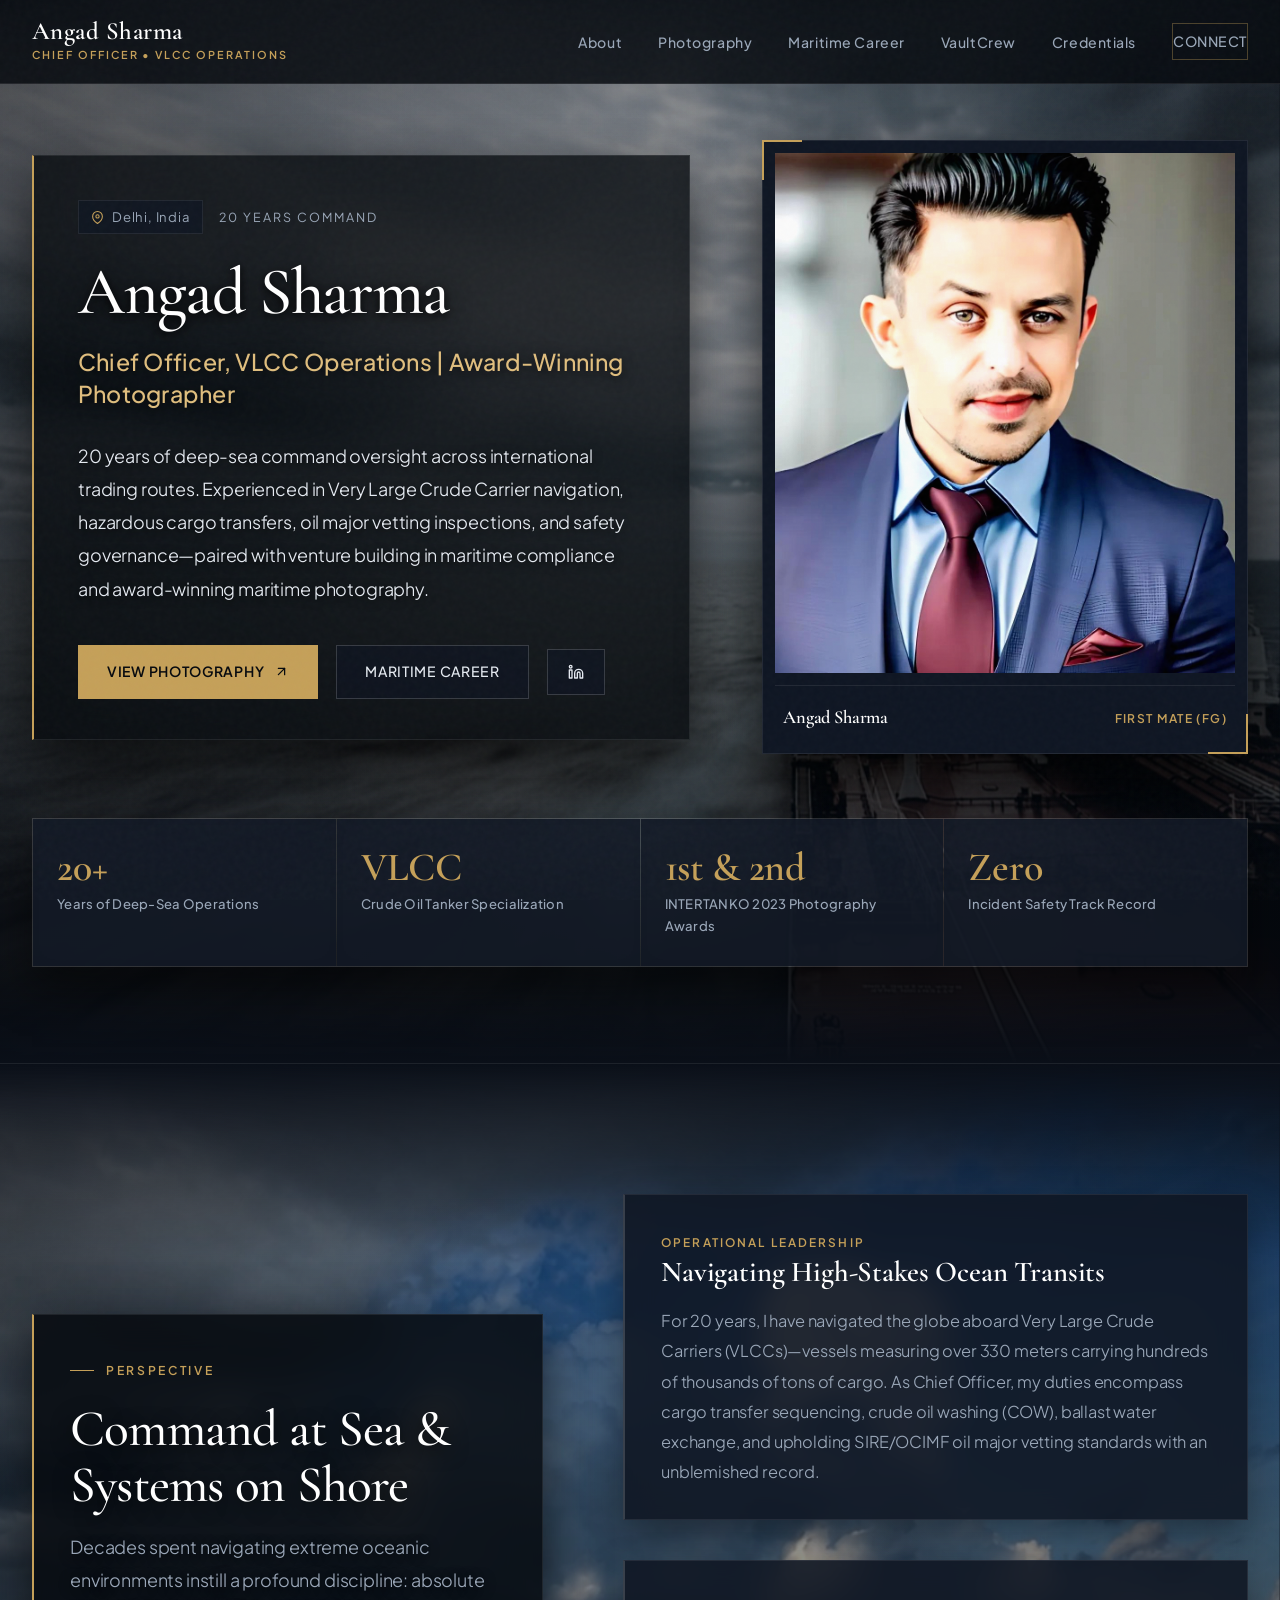
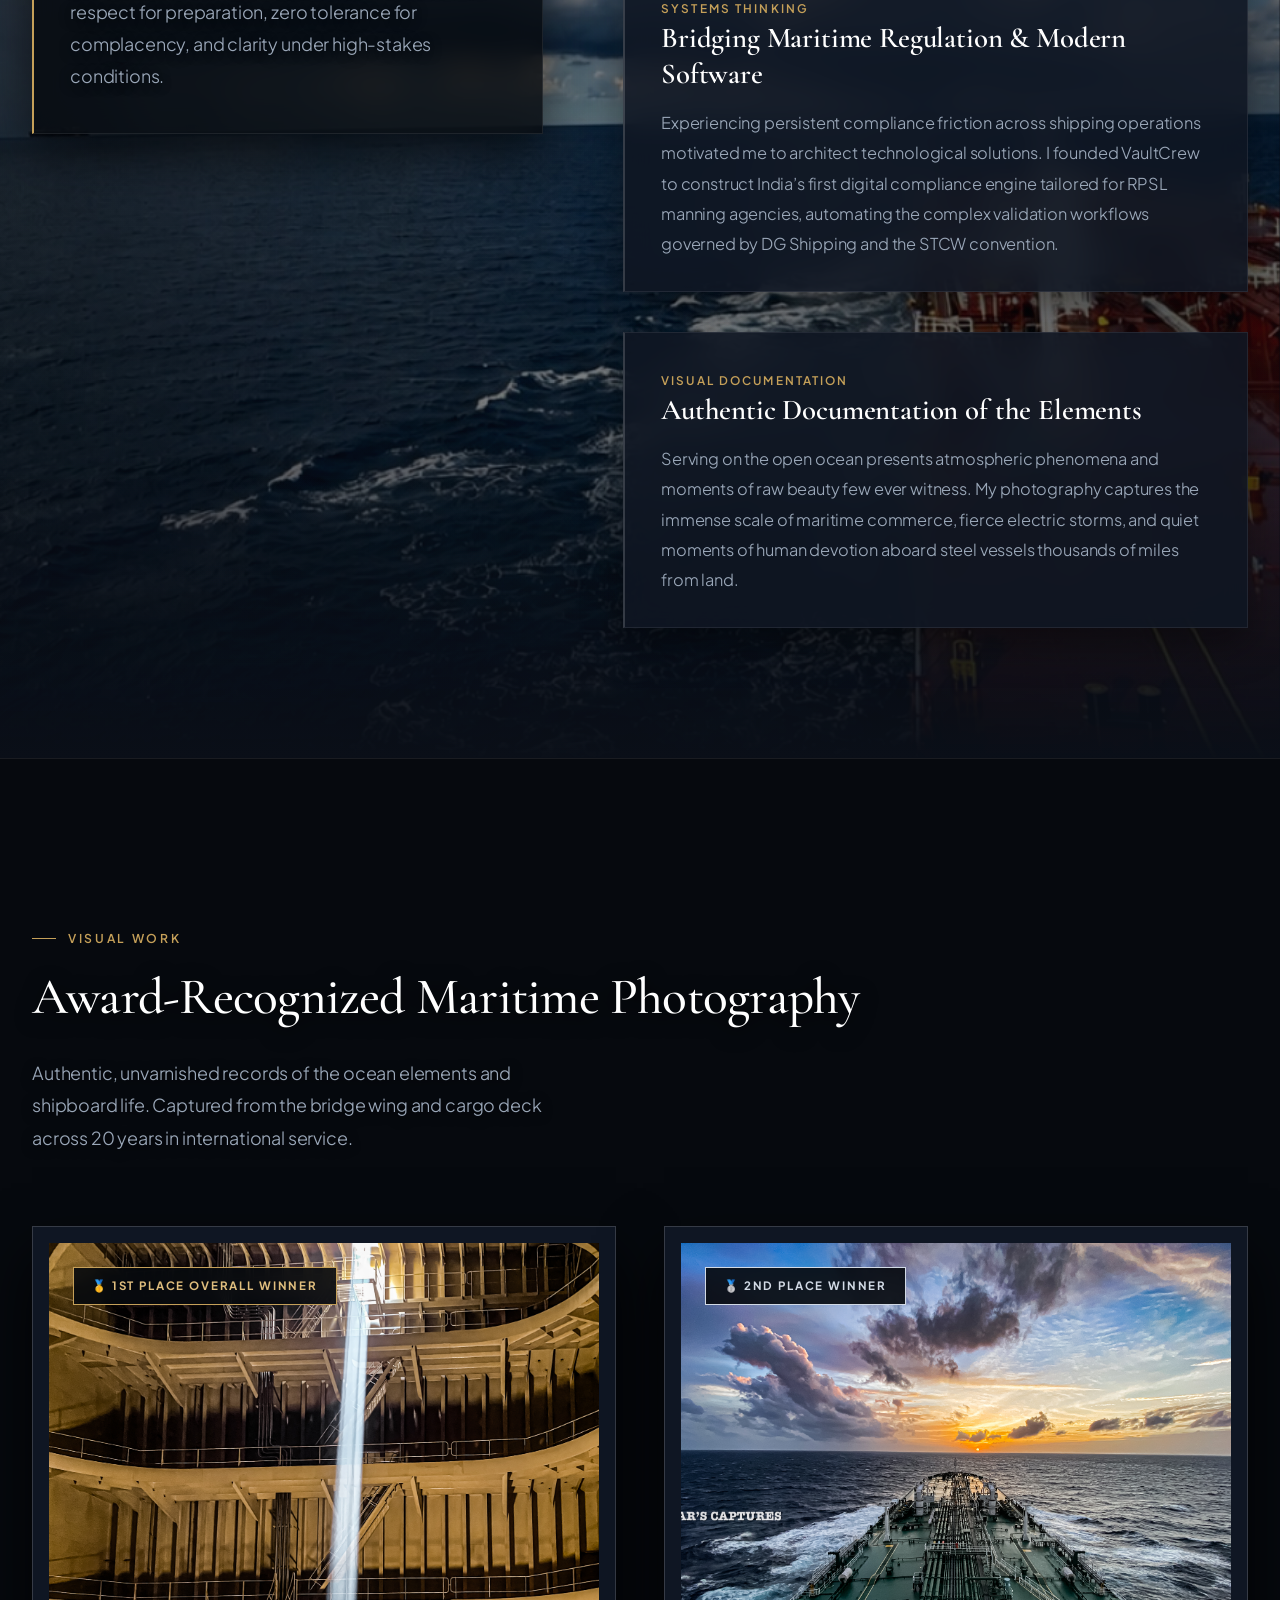
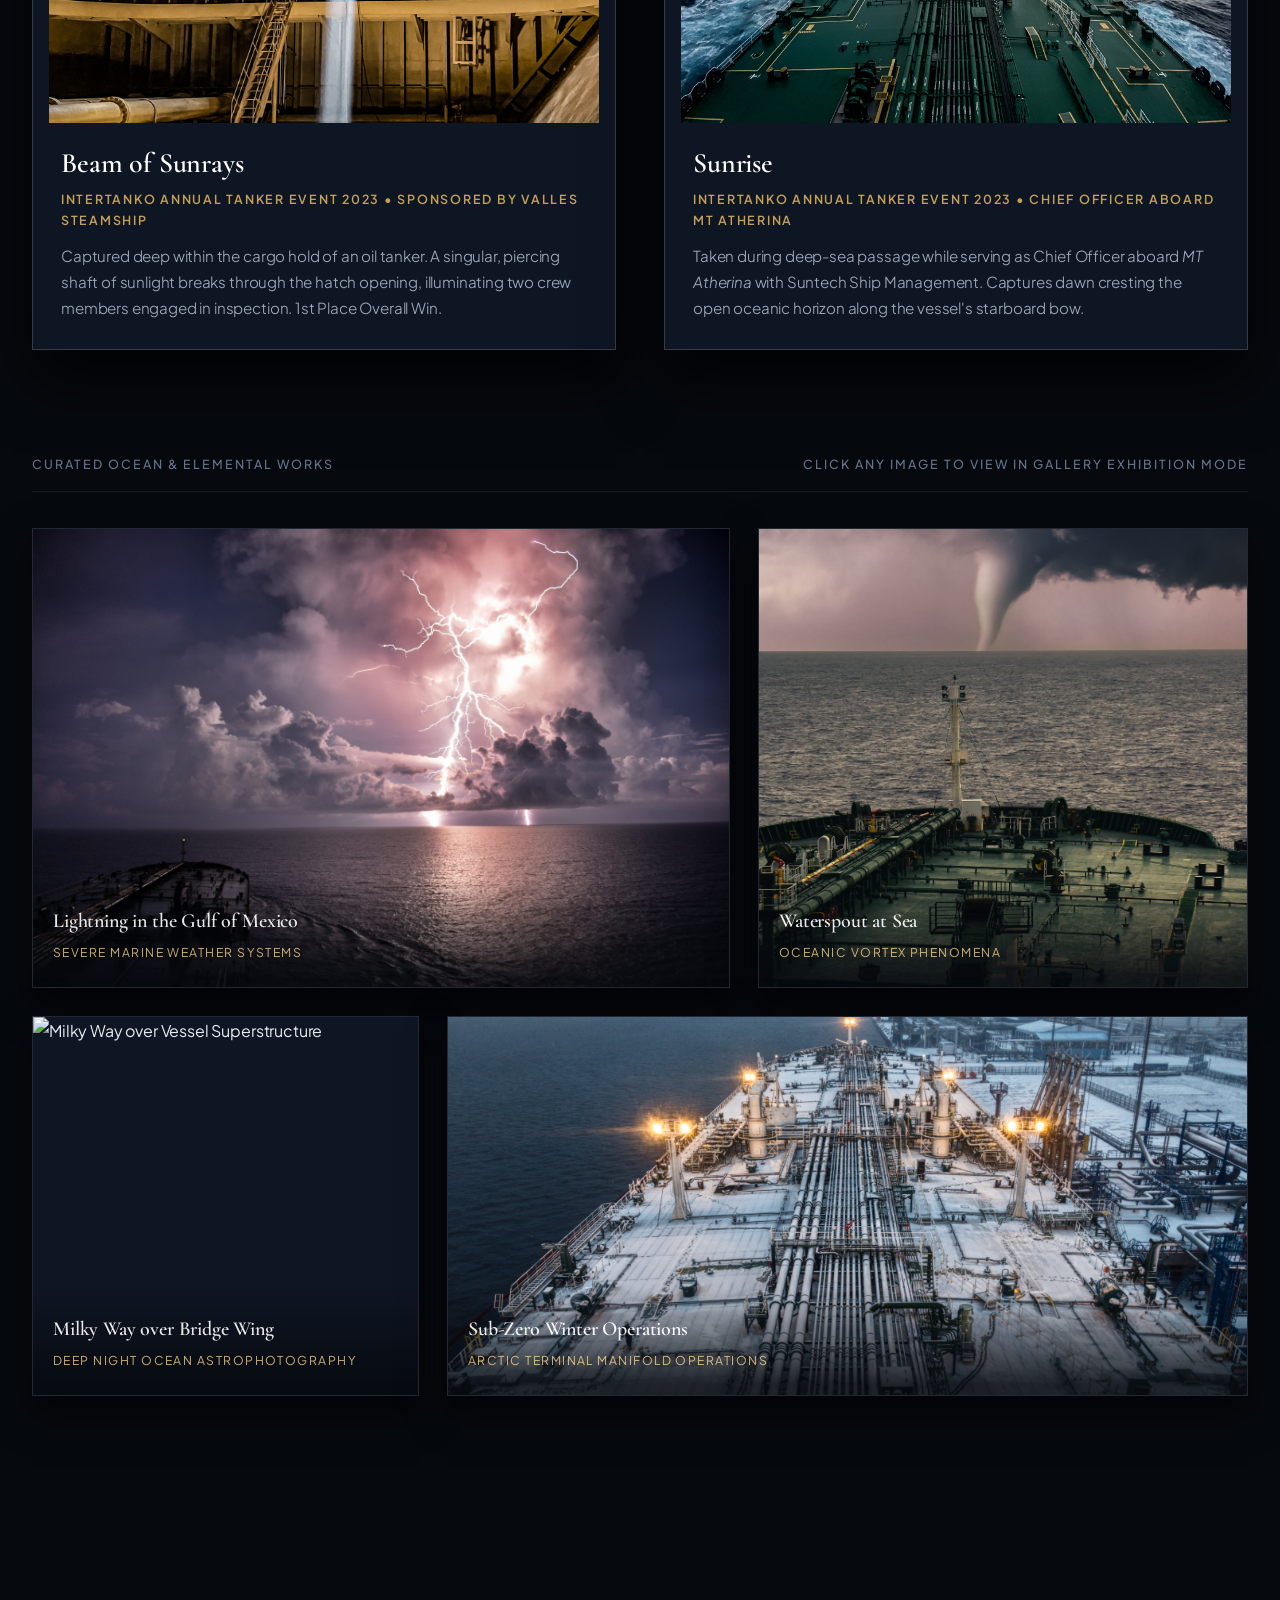
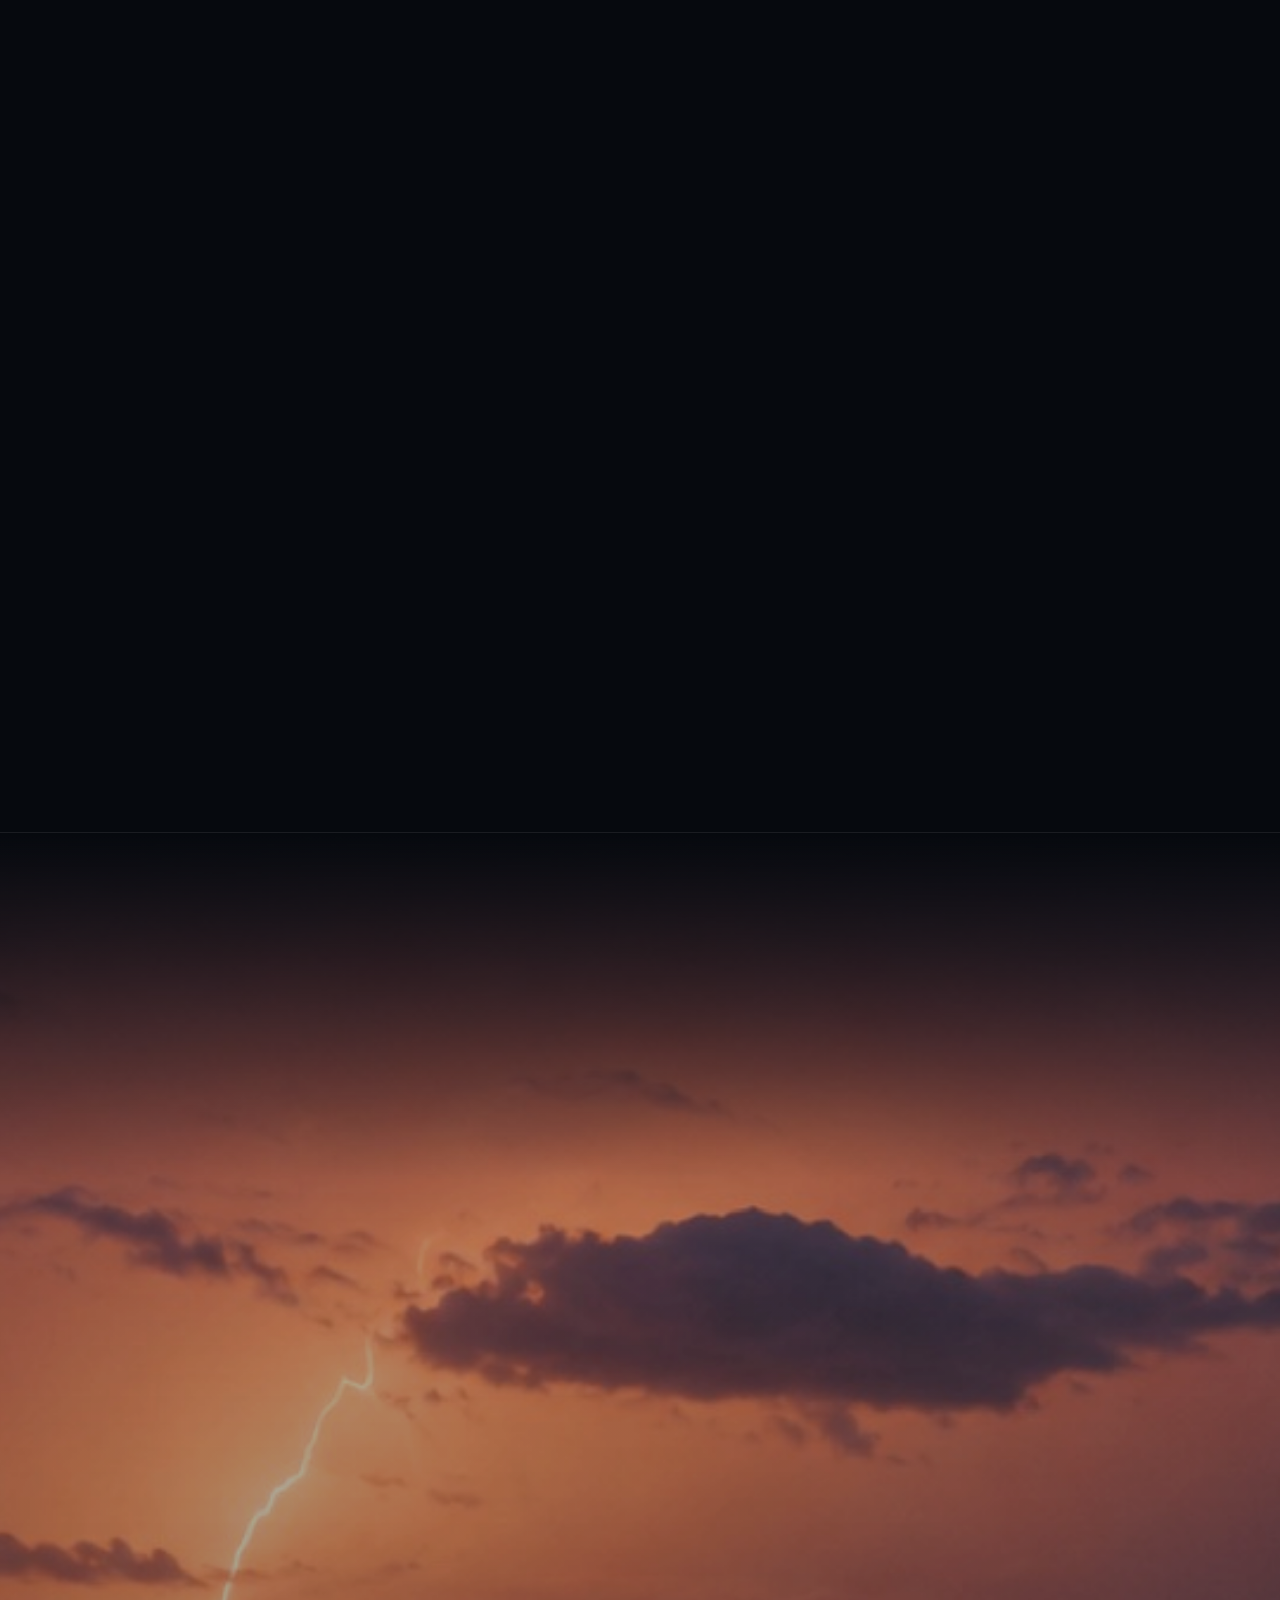
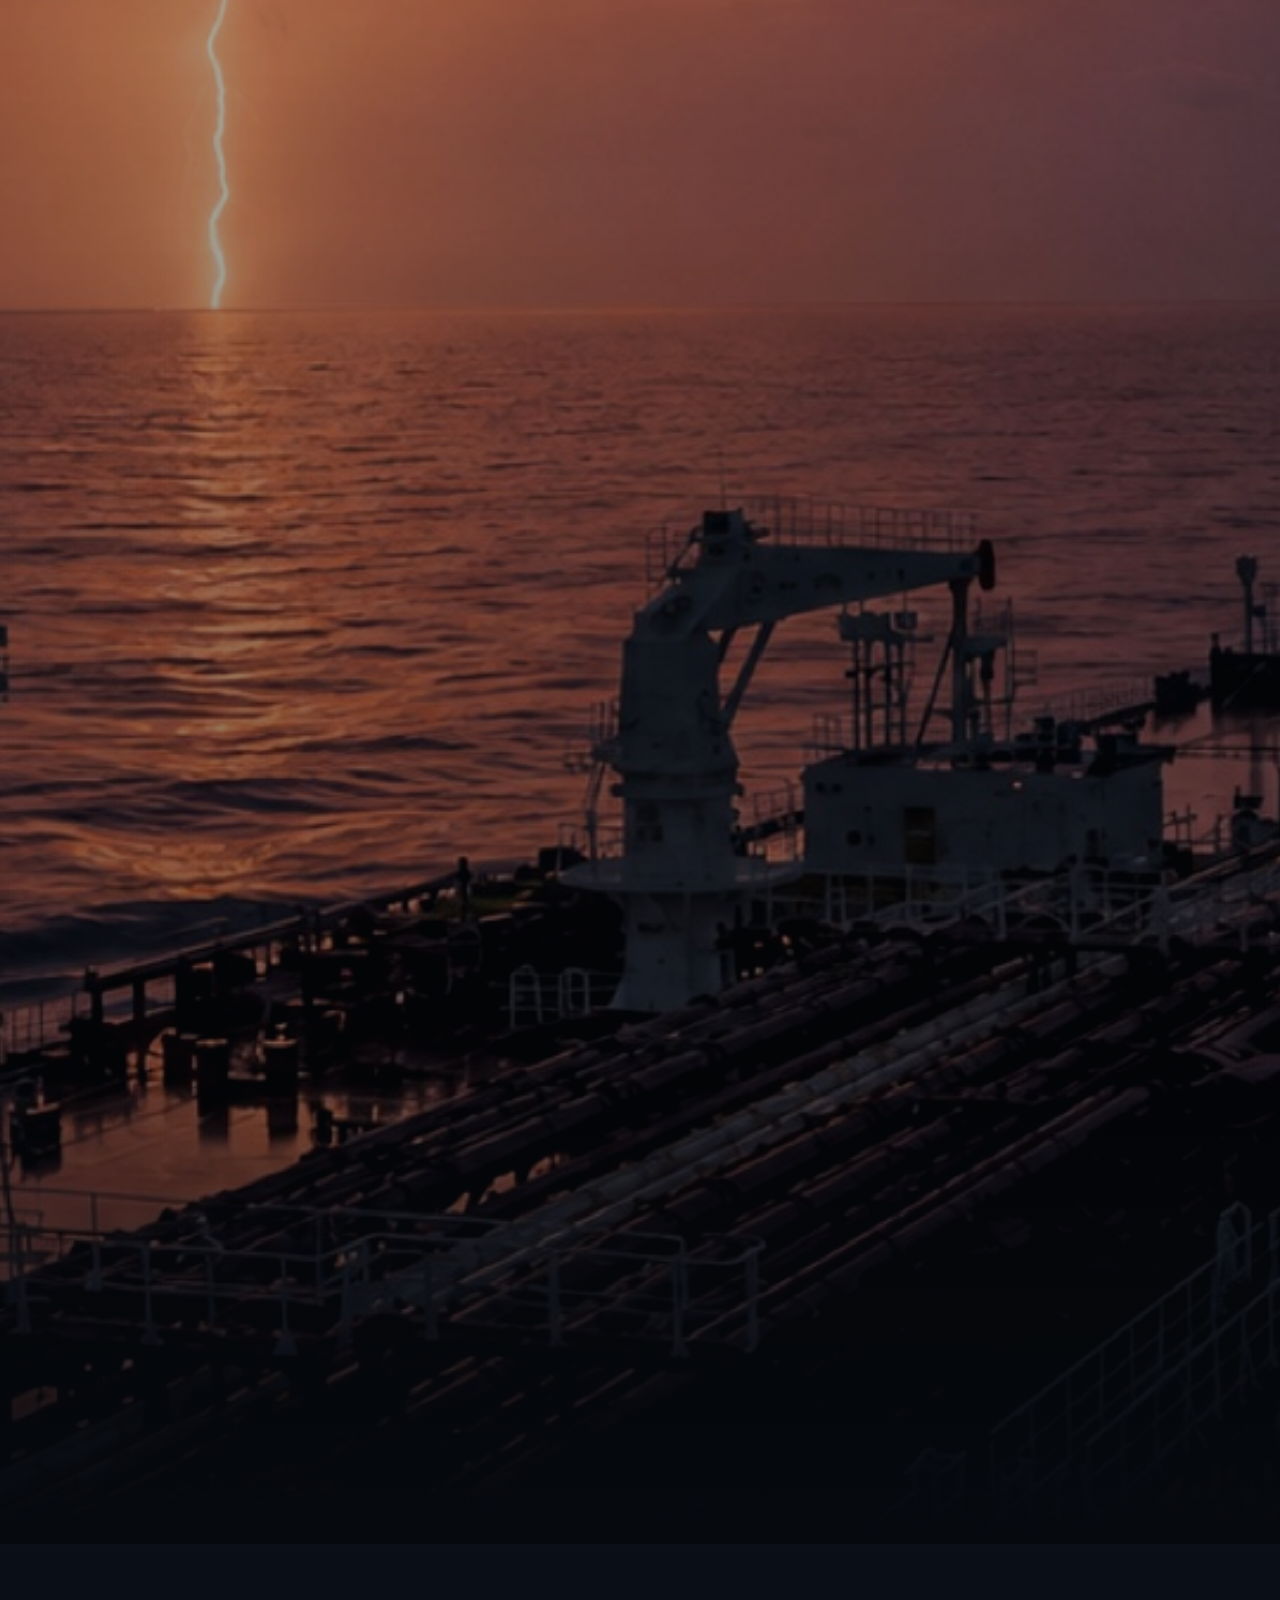
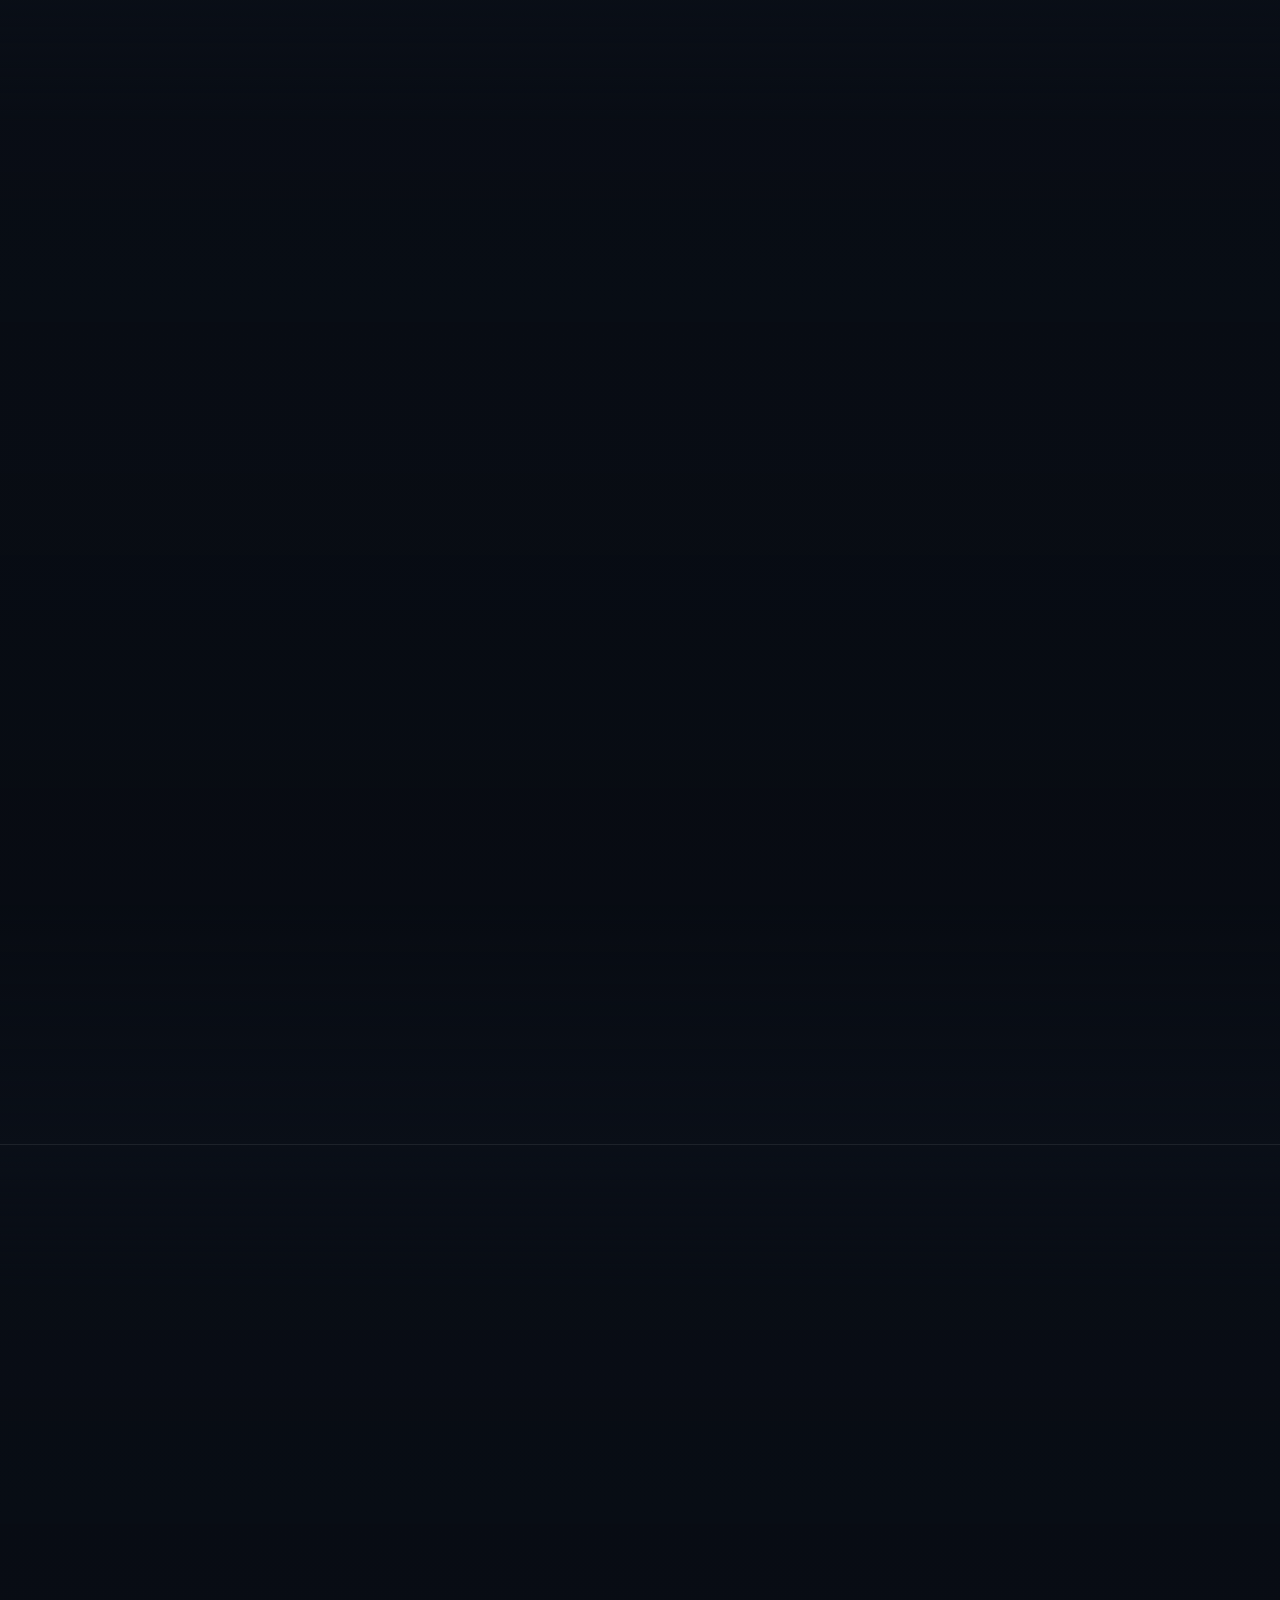
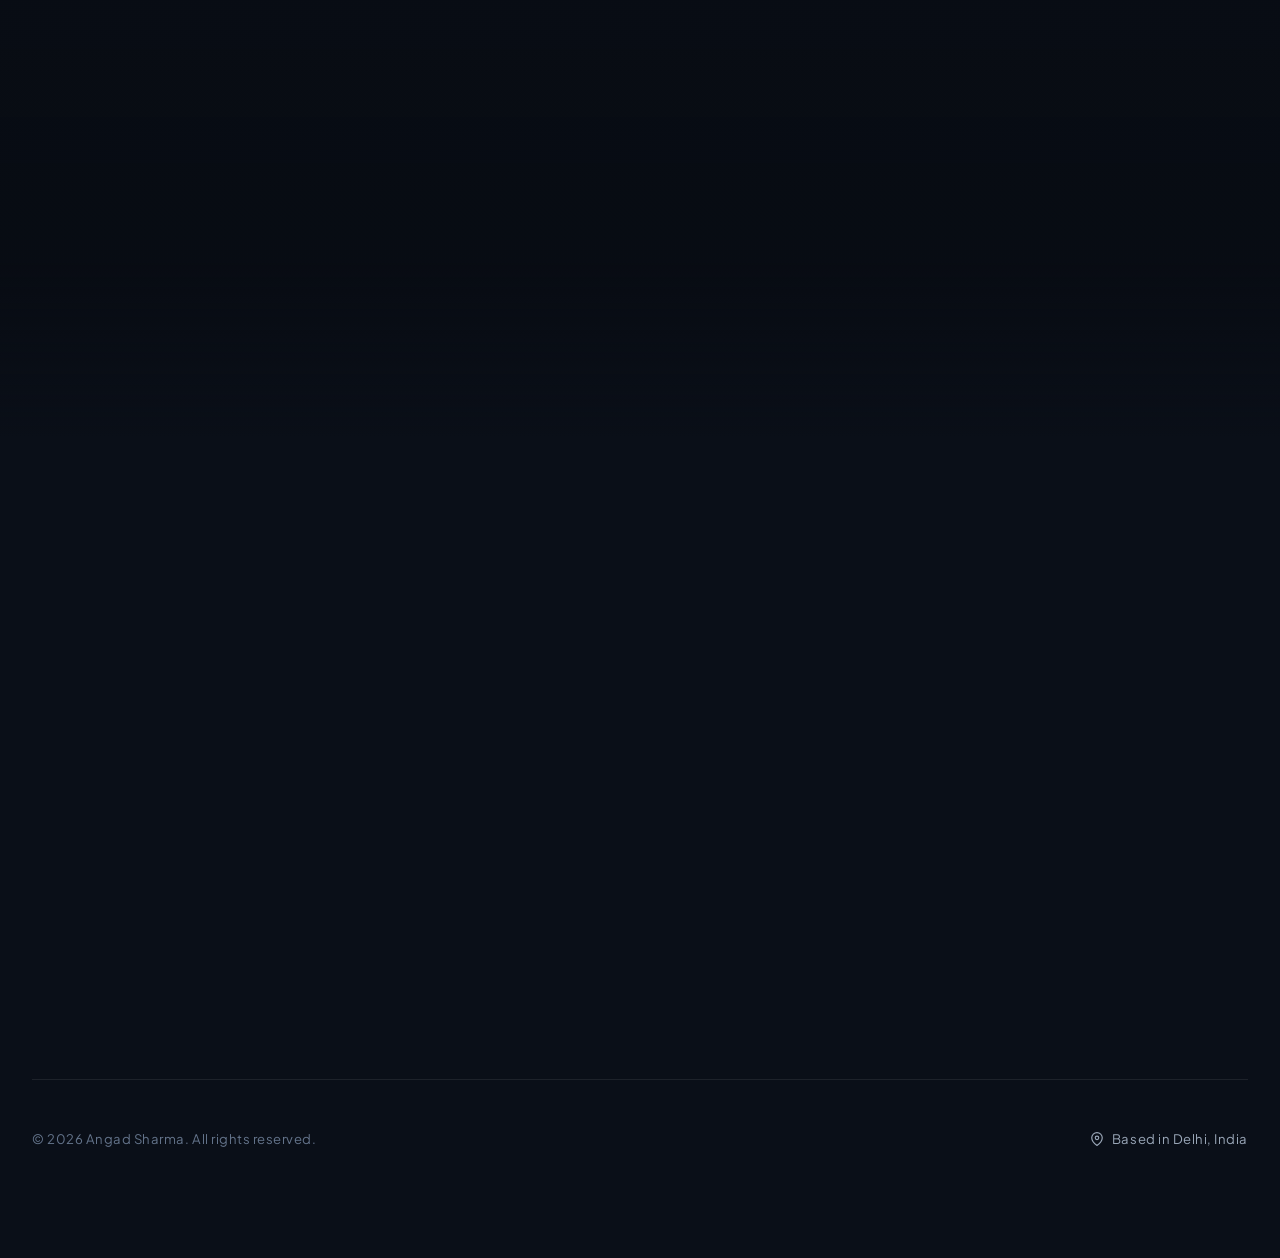
==== index.html @ 24449d84 "Initial commit: Angad Sharma personal portfolio website" ====
<!DOCTYPE html>
<html lang="en">
<head>
  <meta charset="UTF-8">
  <meta name="viewport" content="width=device-width, initial-scale=1.0">
  <title>Angad Sharma — Chief Officer, VLCC Operations & Maritime Photographer</title>
  <meta name="description" content="Portfolio of Angad Sharma — Chief Officer in VLCC Operations, Maritime Leader, Founder of VaultCrew, and Award-Winning Maritime Photographer based in Delhi, India.">
  
  <!-- Curated Editorial Typography: Cormorant Garamond (refined, commanding display serif) + Plus Jakarta Sans (meticulous modern sans) -->
  <link rel="preconnect" href="https://fonts.googleapis.com">
  <link rel="preconnect" href="https://fonts.gstatic.com" crossorigin>
  <link href="https://fonts.googleapis.com/css2?family=Cormorant+Garamond:ital,wght@0,400;0,500;0,600;0,700;1,400;1,600&family=Plus+Jakarta+Sans:wght@300;400;450;500;600;700&display=swap" rel="stylesheet">
  
  <style>
    /* ==========================================================================
       DESIGN SYSTEM: BESPOKE MARITIME PALETTE & TYPOGRAPHY
       Deep Abyss Navy, Charcoal Slate, Weathered Warm Brass / Antique Gold
       ========================================================================== */
    :root {
      /* Ocean Depth Palette - zero purple or generic tech gradients */
      --abyss-deep: #06090e;      /* Deepest ocean black-navy */
      --abyss-surface: #0a0f18;   /* Primary page canvas */
      --abyss-card: rgba(15, 22, 35, 0.88); /* Elevated structural background */
      --abyss-card-solid: #0f1623;
      --abyss-card-subtle: #131c2b;
      
      /* Subtle Architectural Borders */
      --border-line: rgba(255, 255, 255, 0.08);
      --border-strong: rgba(255, 255, 255, 0.16);
      --border-brass: rgba(197, 160, 89, 0.35);
      
      /* Typography Colors */
      --text-pure: #ffffff;
      --text-primary: #e6ebf2;
      --text-secondary: #9aa7b8;
      --text-muted: #64748b;
      
      /* Authentic Maritime Accents: Brass & Warm Amber */
      --brass: #c5a059;
      --brass-light: #e0be7e;
      --brass-muted: #8e7340;
      --brass-glow: rgba(197, 160, 89, 0.15);
      --silver-frost: #d2dae5;
      
      /* Typefaces */
      --font-serif: 'Cormorant Garamond', Georgia, serif;
      --font-sans: 'Plus Jakarta Sans', -apple-system, BlinkMacSystemFont, sans-serif;
      
      /* Easing Transitions */
      --ease-out-expo: cubic-bezier(0.16, 1, 0.3, 1);
    }

    *, *::before, *::after {
      box-sizing: border-box;
      margin: 0;
      padding: 0;
    }

    html {
      scroll-behavior: smooth;
      background-color: var(--abyss-deep);
      color-scheme: dark;
    }

    body {
      background-color: var(--abyss-surface);
      color: var(--text-primary);
      font-family: var(--font-sans);
      font-size: 16px;
      line-height: 1.7;
      letter-spacing: -0.01em;
      overflow-x: hidden;
      -webkit-font-smoothing: antialiased;
      -moz-osx-font-smoothing: grayscale;
    }

    /* Subtle film grain texture overlay for tactile depth */
    .texture-overlay {
      position: fixed;
      top: 0;
      left: 0;
      width: 100vw;
      height: 100vh;
      pointer-events: none;
      z-index: 99;
      opacity: 0.025;
      background-image: url("data:image/svg+xml,%3Csvg viewBox='0 0 200 200' xmlns='http://www.w3.org/2000/svg'%3E%3Cfilter id='noiseFilter'%3E%3CfeTurbulence type='fractalNoise' baseFrequency='0.8' numOctaves='3' stitchTiles='stitch'/%3E%3C/filter%3E%3Crect width='100%25' height='100%25' filter='url(%23noiseFilter)'/%3E%3C/svg%3E");
    }

    /* Layout Containers & Rhythm */
    .container {
      max-width: 1280px;
      margin: 0 auto;
      padding: 0 32px;
      position: relative;
      z-index: 2;
    }

    .container-wide {
      max-width: 1440px;
      margin: 0 auto;
      padding: 0 32px;
      position: relative;
      z-index: 2;
    }

    /* Generous, deliberate section rhythm */
    section {
      padding: 130px 0;
      position: relative;
      overflow: hidden;
    }

    @media (max-width: 900px) {
      section {
        padding: 90px 0;
      }
      .container, .container-wide {
        padding: 0 20px;
      }
    }

    /* ==========================================================================
       SECTION BACKGROUND PHOTOGRAPHY BANNERS & DEPTH LAYERS
       Each section uses a distinct, real photo from Angad's voyages with dark gradients
       ========================================================================== */
    .section-bg-stage {
      position: absolute;
      inset: 0;
      width: 100%;
      height: 100%;
      z-index: 1;
      pointer-events: none;
      overflow: hidden;
    }

    .section-bg-image {
      position: absolute;
      width: 100%;
      height: 118%;
      top: -9%;
      left: 0;
      object-fit: cover;
      object-position: center 30%;
      filter: contrast(1.05) brightness(0.92) saturate(1.04);
      will-change: transform;
      transform: translate3d(0, 0, 0);
      transition: transform 0.1s ease-out;
    }

    /* Section-specific atmospheric gradient overlays — calibrated so photos are clearly recognizable at a glance */
    .overlay-hero {
      position: absolute;
      inset: 0;
      background: 
        linear-gradient(180deg, rgba(6, 9, 14, 0.45) 0%, rgba(6, 9, 14, 0.2) 30%, rgba(6, 9, 14, 0.35) 60%, rgba(6, 9, 14, 0.8) 92%, var(--abyss-surface) 100%),
        linear-gradient(90deg, rgba(6, 9, 14, 0.5) 0%, rgba(6, 9, 14, 0.1) 50%, rgba(6, 9, 14, 0.35) 100%);
    }

    .overlay-about {
      position: absolute;
      inset: 0;
      background: 
        linear-gradient(180deg, var(--abyss-surface) 0%, rgba(6, 9, 14, 0.28) 15%, rgba(6, 9, 14, 0.42) 75%, var(--abyss-surface) 100%),
        radial-gradient(ellipse at 50% 30%, transparent 20%, rgba(6, 9, 14, 0.45) 100%);
    }

    .overlay-career {
      position: absolute;
      inset: 0;
      background: 
        linear-gradient(180deg, var(--abyss-deep) 0%, rgba(6, 9, 14, 0.22) 15%, rgba(6, 9, 14, 0.45) 80%, var(--abyss-deep) 100%);
    }

    .overlay-vaultcrew {
      position: absolute;
      inset: 0;
      background: 
        linear-gradient(180deg, var(--abyss-surface) 0%, rgba(6, 9, 14, 0.28) 15%, rgba(6, 9, 14, 0.5) 80%, var(--abyss-surface) 100%);
    }

    .overlay-credentials {
      position: absolute;
      inset: 0;
      background: 
        linear-gradient(180deg, var(--abyss-surface) 0%, rgba(6, 9, 14, 0.25) 15%, rgba(6, 9, 14, 0.45) 80%, var(--abyss-surface) 100%);
    }

    /* Editorial Section Labels */
    .section-eyebrow {
      font-family: var(--font-sans);
      font-size: 0.76rem;
      font-weight: 600;
      text-transform: uppercase;
      letter-spacing: 0.22em;
      color: var(--brass);
      display: inline-flex;
      align-items: center;
      gap: 12px;
      margin-bottom: 20px;
    }

    .section-eyebrow::before {
      content: "";
      width: 24px;
      height: 1px;
      background-color: var(--brass);
    }

    .heading-display {
      font-family: var(--font-serif);
      font-weight: 500;
      font-size: clamp(2.4rem, 4vw, 3.8rem);
      line-height: 1.1;
      color: var(--text-pure);
      letter-spacing: -0.015em;
      text-shadow: 0 4px 20px rgba(0, 0, 0, 0.95);
    }

    .lead-paragraph {
      font-size: 1.12rem;
      line-height: 1.8;
      color: var(--text-secondary);
      max-width: 660px;
      margin-top: 18px;
      font-weight: 350;
      text-shadow: 0 2px 12px rgba(0, 0, 0, 0.9);
    }

    /* ==========================================================================
       NAVIGATION BAR
       ========================================================================== */
    .site-nav {
      position: fixed;
      top: 0;
      left: 0;
      width: 100%;
      height: 84px;
      z-index: 90;
      background: rgba(6, 9, 14, 0.82);
      backdrop-filter: blur(20px);
      -webkit-backdrop-filter: blur(20px);
      border-bottom: 1px solid var(--border-line);
      transition: background 0.3s ease, border-color 0.3s ease;
    }

    .nav-inner {
      display: flex;
      align-items: center;
      justify-content: space-between;
      height: 100%;
    }

    .brand-mark {
      text-decoration: none;
      display: flex;
      flex-direction: column;
      gap: 2px;
    }

    .brand-name {
      font-family: var(--font-serif);
      font-size: 1.55rem;
      font-weight: 600;
      letter-spacing: 0.02em;
      color: var(--text-pure);
      line-height: 1;
    }

    .brand-sub {
      font-size: 0.68rem;
      font-weight: 600;
      text-transform: uppercase;
      letter-spacing: 0.18em;
      color: var(--brass);
    }

    .nav-menu {
      display: flex;
      align-items: center;
      list-style: none;
      gap: 36px;
    }

    .nav-menu a {
      color: var(--text-secondary);
      text-decoration: none;
      font-size: 0.88rem;
      font-weight: 500;
      letter-spacing: 0.04em;
      transition: color 0.25s ease;
      position: relative;
      padding: 6px 0;
    }

    .nav-menu a::after {
      content: '';
      position: absolute;
      bottom: 0;
      left: 0;
      width: 0%;
      height: 1px;
      background-color: var(--brass);
      transition: width 0.3s var(--ease-out-expo);
    }

    .nav-menu a:hover {
      color: var(--text-pure);
    }

    .nav-menu a:hover::after {
      width: 100%;
    }

    .nav-action-btn {
      display: inline-flex;
      align-items: center;
      gap: 8px;
      padding: 10px 20px;
      font-size: 0.84rem;
      font-weight: 600;
      letter-spacing: 0.06em;
      text-transform: uppercase;
      text-decoration: none;
      color: var(--brass-light);
      background: transparent;
      border: 1px solid var(--border-brass);
      transition: all 0.3s var(--ease-out-expo);
    }

    .nav-action-btn:hover {
      background: var(--brass);
      color: #05080c;
      border-color: var(--brass);
      box-shadow: 0 4px 18px var(--brass-glow);
    }

    .mobile-btn {
      display: none;
      background: transparent;
      border: none;
      color: var(--text-pure);
      cursor: pointer;
      padding: 8px;
    }

    /* ==========================================================================
       HERO SECTION (With subtle full-width oceanic transit photography background)
       ========================================================================== */
    .hero {
      min-height: 100vh;
      display: flex;
      align-items: center;
      padding-top: 140px;
      padding-bottom: 96px;
      border-bottom: 1px solid var(--border-line);
      position: relative;
    }

    .hero-layout {
      display: grid;
      grid-template-columns: 1.15fr 0.85fr;
      gap: 72px;
      align-items: center;
    }

    .hero-text-block {
      background: rgba(6, 9, 14, 0.78);
      backdrop-filter: blur(16px);
      -webkit-backdrop-filter: blur(16px);
      border: 1px solid var(--border-line);
      border-left: 2px solid var(--brass);
      padding: 44px 44px 40px 44px;
      box-shadow: 0 24px 60px rgba(0, 0, 0, 0.75);
    }

    .hero-meta {
      display: inline-flex;
      align-items: center;
      gap: 16px;
      margin-bottom: 24px;
    }

    .location-tag {
      display: inline-flex;
      align-items: center;
      gap: 8px;
      font-size: 0.82rem;
      letter-spacing: 0.06em;
      color: var(--text-secondary);
      padding: 5px 12px;
      background: rgba(15, 22, 35, 0.7);
      backdrop-filter: blur(8px);
      border: 1px solid var(--border-line);
    }

    .location-tag svg {
      color: var(--brass);
    }

    .hero-headline {
      font-family: var(--font-serif);
      font-size: clamp(3.2rem, 5.2vw, 5.4rem);
      font-weight: 500;
      line-height: 1.02;
      color: var(--text-pure);
      letter-spacing: -0.02em;
      margin-bottom: 20px;
      text-shadow: 0 4px 24px rgba(0, 0, 0, 0.95), 0 2px 8px rgba(0, 0, 0, 0.9);
    }

    .hero-role-title {
      font-family: var(--font-sans);
      font-size: clamp(1.15rem, 2vw, 1.45rem);
      font-weight: 500;
      color: var(--brass-light);
      line-height: 1.4;
      margin-bottom: 28px;
      letter-spacing: 0.01em;
      text-shadow: 0 2px 14px rgba(0, 0, 0, 0.9);
    }

    .hero-statement {
      font-size: 1.12rem;
      line-height: 1.85;
      color: var(--text-primary);
      max-width: 620px;
      margin-bottom: 40px;
      font-weight: 350;
      text-shadow: 0 2px 10px rgba(0, 0, 0, 0.85);
    }

    .hero-cta-group {
      display: flex;
      align-items: center;
      flex-wrap: wrap;
      gap: 18px;
    }

    /* Refined Custom Buttons */
    .btn-solid {
      display: inline-flex;
      align-items: center;
      gap: 10px;
      padding: 14px 28px;
      background: var(--brass);
      color: #06090e;
      font-size: 0.88rem;
      font-weight: 600;
      letter-spacing: 0.05em;
      text-transform: uppercase;
      text-decoration: none;
      transition: all 0.3s var(--ease-out-expo);
      border: 1px solid var(--brass);
    }

    .btn-solid:hover {
      background: var(--brass-light);
      border-color: var(--brass-light);
      transform: translateY(-2px);
      box-shadow: 0 10px 24px rgba(197, 160, 89, 0.25);
    }

    .btn-ghost {
      display: inline-flex;
      align-items: center;
      gap: 10px;
      padding: 14px 28px;
      background: rgba(15, 22, 35, 0.6);
      backdrop-filter: blur(10px);
      color: var(--text-primary);
      font-size: 0.88rem;
      font-weight: 500;
      letter-spacing: 0.05em;
      text-transform: uppercase;
      text-decoration: none;
      border: 1px solid var(--border-strong);
      transition: all 0.3s var(--ease-out-expo);
    }

    .btn-ghost:hover {
      border-color: var(--text-pure);
      color: var(--text-pure);
      background: rgba(255, 255, 255, 0.08);
      transform: translateY(-2px);
    }

    /* Hero Portrait: Architectural Framing (Preserved untouched in its own frame) */
    .hero-portrait-stage {
      position: relative;
    }

    .portrait-frame {
      position: relative;
      background: var(--abyss-card-solid);
      border: 1px solid var(--border-line);
      padding: 12px;
      box-shadow: 0 30px 60px rgba(0, 0, 0, 0.8);
    }

    .portrait-frame::before {
      content: "";
      position: absolute;
      top: -1px;
      left: -1px;
      width: 40px;
      height: 40px;
      border-top: 2px solid var(--brass);
      border-left: 2px solid var(--brass);
      pointer-events: none;
    }

    .portrait-frame::after {
      content: "";
      position: absolute;
      bottom: -1px;
      right: -1px;
      width: 40px;
      height: 40px;
      border-bottom: 2px solid var(--brass);
      border-right: 2px solid var(--brass);
      pointer-events: none;
    }

    .portrait-img {
      width: 100%;
      height: 520px;
      object-fit: cover;
      object-position: center 15%;
      display: block;
      filter: contrast(1.03) brightness(0.98);
      transition: transform 0.8s var(--ease-out-expo);
    }

    .portrait-frame:hover .portrait-img {
      transform: scale(1.02);
    }

    .portrait-meta {
      padding: 16px 8px 8px 8px;
      display: flex;
      justify-content: space-between;
      align-items: baseline;
      border-top: 1px solid var(--border-line);
      margin-top: 12px;
    }

    .portrait-meta-name {
      font-family: var(--font-serif);
      font-size: 1.15rem;
      font-weight: 600;
      color: var(--text-pure);
    }

    .portrait-meta-sub {
      font-size: 0.75rem;
      text-transform: uppercase;
      letter-spacing: 0.12em;
      color: var(--brass);
      font-weight: 600;
    }

    /* Key Career Anchors - Floating Metrics Row */
    .anchors-row {
      display: grid;
      grid-template-columns: repeat(4, 1fr);
      gap: 1px;
      background: var(--border-line);
      border: 1px solid var(--border-line);
      margin-top: 64px;
      box-shadow: 0 20px 40px rgba(0, 0, 0, 0.5);
    }

    .anchor-cell {
      background: var(--abyss-card);
      backdrop-filter: blur(12px);
      padding: 28px 24px;
      display: flex;
      flex-direction: column;
      gap: 6px;
      transition: background 0.3s ease;
    }

    .anchor-cell:hover {
      background: var(--abyss-card-subtle);
    }

    .anchor-num {
      font-family: var(--font-serif);
      font-size: 2.5rem;
      line-height: 1;
      font-weight: 600;
      color: var(--brass);
    }

    .anchor-label {
      font-size: 0.82rem;
      font-weight: 500;
      color: var(--text-secondary);
      letter-spacing: 0.02em;
    }

    /* ==========================================================================
       SECTION: ABOUT (With Subtle Open Sea Transit Photography Background)
       ========================================================================== */
    .about-layout {
      display: grid;
      grid-template-columns: 0.9fr 1.1fr;
      gap: 80px;
      align-items: flex-start;
    }

    .about-sticky-intro {
      position: sticky;
      top: 120px;
      background: rgba(6, 9, 14, 0.82);
      backdrop-filter: blur(16px);
      -webkit-backdrop-filter: blur(16px);
      border: 1px solid var(--border-line);
      border-left: 2px solid var(--brass);
      padding: 36px 36px 40px 36px;
      box-shadow: 0 20px 48px rgba(0, 0, 0, 0.6);
    }

    .about-narrative {
      display: flex;
      flex-direction: column;
      gap: 40px;
    }

    .narrative-block {
      background: var(--abyss-card);
      backdrop-filter: blur(14px);
      border-left: 2px solid var(--border-strong);
      border-top: 1px solid var(--border-line);
      border-right: 1px solid var(--border-line);
      border-bottom: 1px solid var(--border-line);
      padding: 32px 36px;
      transition: border-left-color 0.3s ease, transform 0.3s var(--ease-out-expo);
      box-shadow: 0 16px 36px rgba(0, 0, 0, 0.4);
    }

    .narrative-block:hover {
      border-left-color: var(--brass);
      transform: translateX(4px);
    }

    .narrative-kicker {
      font-family: var(--font-sans);
      font-size: 0.74rem;
      text-transform: uppercase;
      letter-spacing: 0.18em;
      color: var(--brass);
      font-weight: 600;
      margin-bottom: 12px;
    }

    .narrative-heading {
      font-family: var(--font-serif);
      font-size: 1.8rem;
      font-weight: 600;
      color: var(--text-pure);
      line-height: 1.25;
      margin-bottom: 16px;
    }

    .narrative-body {
      color: var(--text-secondary);
      font-size: 1.02rem;
      line-height: 1.85;
      font-weight: 350;
    }

    /* ==========================================================================
       SECTION: PHOTOGRAPHY (PRIMARY VISUAL WEIGHT — GALLERY FEEL)
       "Beam of Sunrays" and "Sunrise" stay exclusive here with their award badges
       ========================================================================== */
    .gallery-section {
      background-color: var(--abyss-deep);
      border-top: 1px solid var(--border-line);
      border-bottom: 1px solid var(--border-line);
      padding: 160px 0 180px 0;
    }

    .gallery-header-row {
      display: flex;
      justify-content: space-between;
      align-items: flex-end;
      margin-bottom: 72px;
      flex-wrap: wrap;
      gap: 32px;
    }

    /* Curated Exhibition Spotlight (1st & 2nd Place Pieces) */
    .exhibition-duo {
      display: grid;
      grid-template-columns: 1fr 1fr;
      gap: 48px;
      margin-bottom: 104px;
    }

    .exhibition-frame {
      background: var(--abyss-card-solid);
      border: 1px solid var(--border-strong);
      padding: 16px;
      position: relative;
      cursor: pointer;
      box-shadow: 0 30px 60px rgba(0, 0, 0, 0.8);
      transition: all 0.4s var(--ease-out-expo);
    }

    .exhibition-frame:hover {
      border-color: var(--brass);
      transform: translateY(-6px);
      box-shadow: 0 40px 80px rgba(0, 0, 0, 0.9), 0 0 30px rgba(197, 160, 89, 0.1);
    }

    .exhibition-img-box {
      width: 100%;
      height: 480px;
      overflow: hidden;
      position: relative;
      background: #000000;
    }

    .exhibition-img-box img {
      width: 100%;
      height: 100%;
      object-fit: cover;
      display: block;
      transition: transform 0.9s var(--ease-out-expo);
    }

    .exhibition-frame:hover .exhibition-img-box img {
      transform: scale(1.04);
    }

    .plaque-badge {
      position: absolute;
      top: 24px;
      left: 24px;
      z-index: 5;
      padding: 8px 18px;
      background: rgba(6, 9, 14, 0.9);
      border: 1px solid var(--border-line);
      font-size: 0.72rem;
      font-weight: 700;
      letter-spacing: 0.16em;
      text-transform: uppercase;
      backdrop-filter: blur(8px);
    }

    .plaque-gold {
      border-color: var(--brass);
      color: var(--brass-light);
    }

    .plaque-silver {
      border-color: var(--silver-frost);
      color: var(--silver-frost);
    }

    .exhibition-caption {
      padding: 24px 12px 12px 12px;
      display: flex;
      flex-direction: column;
      gap: 8px;
    }

    .exhibition-title {
      font-family: var(--font-serif);
      font-size: 1.75rem;
      font-weight: 600;
      color: var(--text-pure);
      line-height: 1.2;
    }

    .exhibition-competition {
      font-size: 0.78rem;
      font-weight: 600;
      text-transform: uppercase;
      letter-spacing: 0.14em;
      color: var(--brass);
    }

    .exhibition-notes {
      font-size: 0.95rem;
      line-height: 1.7;
      color: var(--text-secondary);
      font-weight: 350;
      margin-top: 4px;
    }

    /* Asymmetric Curated Gallery Grid */
    .curated-gallery-label {
      font-family: var(--font-serif);
      font-size: 2rem;
      font-weight: 500;
      color: var(--text-pure);
      margin-bottom: 36px;
      padding-bottom: 16px;
      border-bottom: 1px solid var(--border-line);
      display: flex;
      justify-content: space-between;
      align-items: baseline;
    }

    .curated-gallery-label span {
      font-family: var(--font-sans);
      font-size: 0.78rem;
      text-transform: uppercase;
      letter-spacing: 0.16em;
      color: var(--text-muted);
    }

    .gallery-masonry {
      display: grid;
      grid-template-columns: repeat(12, 1fr);
      gap: 28px;
    }

    .gallery-item {
      position: relative;
      background: var(--abyss-card-solid);
      border: 1px solid var(--border-line);
      overflow: hidden;
      cursor: pointer;
      box-shadow: 0 16px 36px rgba(0, 0, 0, 0.6);
      transition: all 0.4s var(--ease-out-expo);
    }

    .gallery-item:hover {
      border-color: var(--brass-muted);
      transform: translateY(-4px);
      box-shadow: 0 24px 48px rgba(0, 0, 0, 0.8);
    }

    .col-span-7 {
      grid-column: span 7;
      height: 460px;
    }

    .col-span-5 {
      grid-column: span 5;
      height: 460px;
    }

    .col-span-4 {
      grid-column: span 4;
      height: 380px;
    }

    .col-span-8 {
      grid-column: span 8;
      height: 380px;
    }

    .col-span-6 {
      grid-column: span 6;
      height: 420px;
    }

    .gallery-item img {
      width: 100%;
      height: 100%;
      object-fit: cover;
      display: block;
      transition: transform 0.8s var(--ease-out-expo), filter 0.5s ease;
    }

    .gallery-item:hover img {
      transform: scale(1.05);
      filter: brightness(1.05);
    }

    .gallery-item-plate {
      position: absolute;
      bottom: 0;
      left: 0;
      width: 100%;
      padding: 24px 20px;
      background: linear-gradient(180deg, transparent 0%, rgba(6, 9, 14, 0.94) 90%);
      display: flex;
      flex-direction: column;
      gap: 4px;
      opacity: 0.9;
      transition: opacity 0.3s ease;
    }

    .gallery-item-title {
      font-family: var(--font-serif);
      font-size: 1.25rem;
      font-weight: 600;
      color: var(--text-pure);
    }

    .gallery-item-subtitle {
      font-size: 0.76rem;
      text-transform: uppercase;
      letter-spacing: 0.12em;
      color: var(--brass-light);
    }

    /* ==========================================================================
       SECTION: MARITIME CAREER (With Tanker Bow Background Photography)
       ========================================================================== */
    .career-header-panel {
      background: rgba(6, 9, 14, 0.82);
      backdrop-filter: blur(16px);
      -webkit-backdrop-filter: blur(16px);
      border: 1px solid var(--border-line);
      border-left: 2px solid var(--brass);
      padding: 36px 40px;
      max-width: 820px;
      box-shadow: 0 20px 48px rgba(0, 0, 0, 0.6);
    }

    /* ==========================================================================
       VISUAL SEA TIME CAREER TIMELINE
       Navy & Gold continuous navigational trajectory spanning 20 years
       ========================================================================== */
    .career-timeline-wrap {
      margin-top: 48px;
      margin-bottom: 48px;
      background: rgba(6, 9, 14, 0.84);
      backdrop-filter: blur(16px);
      -webkit-backdrop-filter: blur(16px);
      border: 1px solid var(--border-line);
      border-top: 2px solid var(--brass);
      padding: 36px 36px 32px 36px;
      box-shadow: 0 20px 48px rgba(0, 0, 0, 0.6);
    }

    .timeline-top-bar {
      display: flex;
      justify-content: space-between;
      align-items: center;
      margin-bottom: 32px;
      padding-bottom: 18px;
      border-bottom: 1px solid var(--border-line);
      flex-wrap: wrap;
      gap: 16px;
    }

    .timeline-heading {
      font-family: var(--font-serif);
      font-size: 1.35rem;
      font-weight: 600;
      color: var(--text-pure);
      display: flex;
      align-items: center;
      gap: 10px;
    }

    .timeline-heading svg {
      color: var(--brass);
      flex-shrink: 0;
    }

    .timeline-total-span {
      display: inline-flex;
      align-items: center;
      gap: 8px;
      padding: 6px 14px;
      background: rgba(197, 160, 89, 0.08);
      border: 1px solid var(--border-brass);
      font-size: 0.78rem;
      font-weight: 600;
      letter-spacing: 0.1em;
      text-transform: uppercase;
      color: var(--brass-light);
    }

    /* Horizontal Navigational Track */
    .timeline-track-grid {
      display: grid;
      grid-template-columns: repeat(3, 1fr);
      gap: 28px;
      position: relative;
    }

    /* Connecting Brass Path Line across nodes */
    .timeline-track-grid::before {
      content: "";
      position: absolute;
      top: 18px;
      left: 14%;
      right: 14%;
      height: 2px;
      background: linear-gradient(90deg, var(--brass) 0%, var(--brass-light) 50%, var(--brass) 100%);
      z-index: 1;
      opacity: 0.75;
    }

    .timeline-node {
      position: relative;
      z-index: 2;
      display: flex;
      flex-direction: column;
      gap: 14px;
    }

    .timeline-node-pin {
      width: 38px;
      height: 38px;
      border-radius: 50%;
      background: var(--abyss-deep);
      border: 2px solid var(--brass);
      display: flex;
      align-items: center;
      justify-content: center;
      box-shadow: 0 0 16px rgba(197, 160, 89, 0.35);
      margin-bottom: 4px;
      transition: all 0.3s ease;
    }

    .timeline-node:hover .timeline-node-pin {
      transform: scale(1.1);
      border-color: var(--brass-light);
      box-shadow: 0 0 24px rgba(197, 160, 89, 0.55);
    }

    .timeline-pin-core {
      width: 10px;
      height: 10px;
      border-radius: 50%;
      background: var(--brass);
    }

    .timeline-pin-active {
      border-color: var(--brass-light);
      box-shadow: 0 0 20px rgba(197, 160, 89, 0.55);
    }

    .timeline-pin-active .timeline-pin-core {
      background: var(--brass-light);
    }

    .timeline-node-card {
      background: rgba(10, 15, 24, 0.88);
      border: 1px solid var(--border-line);
      border-top: 2px solid var(--border-strong);
      padding: 24px 20px;
      transition: all 0.3s ease;
      display: flex;
      flex-direction: column;
      gap: 10px;
      height: 100%;
    }

    .timeline-node:hover .timeline-node-card {
      border-top-color: var(--brass);
      transform: translateY(-2px);
      box-shadow: 0 12px 28px rgba(0, 0, 0, 0.5);
    }

    .timeline-node-dates {
      display: flex;
      justify-content: space-between;
      align-items: center;
      font-size: 0.78rem;
      font-weight: 600;
      letter-spacing: 0.08em;
      color: var(--brass);
      border-bottom: 1px solid var(--border-line);
      padding-bottom: 8px;
    }

    .timeline-node-duration {
      font-size: 0.72rem;
      text-transform: uppercase;
      letter-spacing: 0.08em;
      color: var(--text-muted);
      background: rgba(255, 255, 255, 0.04);
      padding: 2px 8px;
      border: 1px solid var(--border-line);
    }

    .timeline-node-company {
      font-family: var(--font-serif);
      font-size: 1.22rem;
      font-weight: 600;
      color: var(--text-pure);
      line-height: 1.2;
    }

    .timeline-node-role {
      font-size: 0.78rem;
      font-weight: 600;
      text-transform: uppercase;
      letter-spacing: 0.1em;
      color: var(--brass-light);
    }

    .timeline-node-desc {
      font-size: 0.88rem;
      line-height: 1.65;
      color: var(--text-secondary);
      font-weight: 350;
    }

    .timeline-axis-summary {
      margin-top: 28px;
      padding-top: 18px;
      border-top: 1px solid var(--border-line);
      display: flex;
      justify-content: space-between;
      align-items: center;
      font-size: 0.74rem;
      text-transform: uppercase;
      letter-spacing: 0.12em;
      color: var(--text-muted);
      flex-wrap: wrap;
      gap: 12px;
    }

    .career-log {
      display: flex;
      flex-direction: column;
      gap: 32px;
      margin-top: 56px;
    }

    .log-entry {
      background: var(--abyss-card);
      backdrop-filter: blur(14px);
      border: 1px solid var(--border-line);
      padding: 40px;
      display: grid;
      grid-template-columns: 280px 1fr;
      gap: 48px;
      transition: border-color 0.3s ease;
      box-shadow: 0 16px 40px rgba(0, 0, 0, 0.45);
    }

    .log-entry:hover {
      border-color: var(--border-strong);
    }

    .log-sidebar {
      display: flex;
      flex-direction: column;
      gap: 8px;
      border-right: 1px solid var(--border-line);
      padding-right: 32px;
    }

    .log-company {
      font-family: var(--font-serif);
      font-size: 1.5rem;
      font-weight: 600;
      color: var(--text-pure);
      line-height: 1.15;
    }

    .log-scope {
      font-size: 0.76rem;
      font-weight: 600;
      text-transform: uppercase;
      letter-spacing: 0.14em;
      color: var(--brass);
    }

    .log-details {
      display: flex;
      flex-direction: column;
      gap: 16px;
    }

    .log-role {
      font-size: 1.25rem;
      font-weight: 600;
      color: var(--text-pure);
    }

    .log-text {
      font-size: 0.98rem;
      line-height: 1.8;
      color: var(--text-secondary);
      font-weight: 350;
    }

    .log-list {
      list-style: none;
      display: flex;
      flex-direction: column;
      gap: 10px;
      margin-top: 8px;
    }

    .log-list li {
      position: relative;
      padding-left: 20px;
      font-size: 0.94rem;
      color: var(--text-secondary);
      line-height: 1.7;
      font-weight: 350;
    }

    .log-list li::before {
      content: "";
      position: absolute;
      left: 0;
      top: 10px;
      width: 6px;
      height: 1px;
      background-color: var(--brass);
    }

    /* ==========================================================================
       SECTION: VAULTCREW (With Atmospheric Twilight City Architecture Background)
       ========================================================================== */
    .vaultcrew-section {
      border-bottom: 1px solid var(--border-line);
    }

    .venture-sheet {
      border: 1px solid var(--border-strong);
      background: var(--abyss-card);
      backdrop-filter: blur(16px);
      padding: 64px;
      position: relative;
      box-shadow: 0 24px 50px rgba(0, 0, 0, 0.5);
    }

    .venture-sheet::before {
      content: "";
      position: absolute;
      top: 0;
      left: 0;
      width: 100%;
      height: 2px;
      background: linear-gradient(90deg, var(--brass), transparent 70%);
    }

    .venture-status-pill {
      display: inline-flex;
      align-items: center;
      gap: 10px;
      padding: 6px 14px;
      background: rgba(255, 255, 255, 0.04);
      border: 1px solid var(--border-line);
      font-size: 0.74rem;
      font-weight: 600;
      letter-spacing: 0.16em;
      text-transform: uppercase;
      color: var(--text-muted);
      margin-bottom: 28px;
    }

    .venture-status-pill::before {
      content: "";
      width: 6px;
      height: 6px;
      background-color: var(--text-muted);
      border-radius: 50%;
    }

    .quote-statement {
      font-family: var(--font-serif);
      font-size: clamp(1.6rem, 2.6vw, 2.25rem);
      line-height: 1.35;
      font-style: italic;
      color: var(--text-pure);
      margin-bottom: 32px;
      max-width: 980px;
    }

    .venture-grid {
      display: grid;
      grid-template-columns: repeat(3, 1fr);
      gap: 32px;
      margin: 48px 0;
      padding: 40px 0;
      border-top: 1px solid var(--border-line);
      border-bottom: 1px solid var(--border-line);
    }

    .venture-spec-item {
      display: flex;
      flex-direction: column;
      gap: 10px;
    }

    .spec-number {
      font-family: var(--font-serif);
      font-size: 1.6rem;
      font-weight: 600;
      color: var(--brass);
    }

    .spec-title {
      font-size: 1rem;
      font-weight: 600;
      color: var(--text-pure);
    }

    .spec-desc {
      font-size: 0.92rem;
      line-height: 1.7;
      color: var(--text-secondary);
      font-weight: 350;
    }

    .venture-footer-row {
      display: flex;
      justify-content: space-between;
      align-items: center;
      flex-wrap: wrap;
      gap: 20px;
    }

    .venture-contact-tag {
      color: var(--brass-light);
      text-decoration: none;
      font-size: 0.88rem;
      font-weight: 600;
      letter-spacing: 0.04em;
      display: inline-flex;
      align-items: center;
      gap: 8px;
      transition: color 0.25s ease;
    }

    .venture-contact-tag:hover {
      color: var(--text-pure);
    }

    /* ==========================================================================
       SECTION: CREDENTIALS (With Glacial Mountain Landscape Background)
       ========================================================================== */
    .cred-header-panel {
      background: rgba(6, 9, 14, 0.82);
      backdrop-filter: blur(16px);
      -webkit-backdrop-filter: blur(16px);
      border: 1px solid var(--border-line);
      border-left: 2px solid var(--brass);
      padding: 36px 40px;
      max-width: 820px;
      box-shadow: 0 20px 48px rgba(0, 0, 0, 0.6);
    }

    .credentials-row {
      display: grid;
      grid-template-columns: repeat(3, 1fr);
      gap: 32px;
      margin-top: 56px;
    }

    .cred-pillar {
      background: var(--abyss-card);
      backdrop-filter: blur(14px);
      border: 1px solid var(--border-line);
      padding: 36px 32px;
      display: flex;
      flex-direction: column;
      gap: 14px;
      position: relative;
      transition: all 0.3s ease;
      box-shadow: 0 16px 36px rgba(0, 0, 0, 0.45);
    }

    .cred-pillar:hover {
      border-color: var(--border-strong);
      transform: translateY(-3px);
    }

    .cred-indicator {
      width: 32px;
      height: 2px;
      background-color: var(--brass);
    }

    .cred-title {
      font-family: var(--font-serif);
      font-size: 1.45rem;
      font-weight: 600;
      color: var(--text-pure);
      line-height: 1.2;
    }

    .cred-authority {
      font-size: 0.8rem;
      font-weight: 600;
      text-transform: uppercase;
      letter-spacing: 0.12em;
      color: var(--brass);
    }

    .cred-desc {
      font-size: 0.92rem;
      color: var(--text-secondary);
      line-height: 1.7;
      font-weight: 350;
    }

    /* ==========================================================================
       SECTION: CONTACT & FOOTER
       ========================================================================== */
    .contact-block {
      background: var(--abyss-card-solid);
      border: 1px solid var(--border-strong);
      padding: 80px 64px;
      margin-top: 56px;
      display: grid;
      grid-template-columns: 1.2fr 0.8fr;
      gap: 64px;
      align-items: center;
      box-shadow: 0 24px 60px rgba(0, 0, 0, 0.6);
    }

    .contact-direct {
      display: flex;
      flex-direction: column;
      gap: 20px;
    }

    .contact-link-item {
      display: flex;
      align-items: center;
      gap: 16px;
      color: var(--text-pure);
      text-decoration: none;
      font-size: 1.15rem;
      font-weight: 500;
      transition: color 0.25s ease;
    }

    .contact-link-item:hover {
      color: var(--brass);
    }

    .contact-icon-box {
      width: 44px;
      height: 44px;
      border: 1px solid var(--border-line);
      display: flex;
      align-items: center;
      justify-content: center;
      color: var(--brass);
      background: var(--abyss-surface);
    }

    /* Elegant Custom-Themed LinkedIn QR Code */
    .contact-qr-box {
      margin-top: 14px;
      padding-top: 24px;
      border-top: 1px solid var(--border-line);
      display: flex;
      align-items: center;
      gap: 22px;
    }

    .contact-qr-link {
      display: block;
      position: relative;
      flex-shrink: 0;
      border-radius: 10px;
      overflow: hidden;
      border: 1px solid var(--border-brass);
      box-shadow: 0 8px 24px rgba(0, 0, 0, 0.6), 0 0 16px var(--brass-glow);
      transition: all 0.3s var(--ease-out-expo);
      text-decoration: none;
    }

    .contact-qr-link:hover {
      border-color: var(--brass);
      transform: translateY(-2px);
      box-shadow: 0 12px 32px rgba(0, 0, 0, 0.8), 0 0 24px rgba(197, 160, 89, 0.35);
    }

    .contact-qr-img {
      width: 110px;
      height: 110px;
      display: block;
    }

    .contact-qr-scan-badge {
      position: absolute;
      bottom: 0;
      left: 0;
      right: 0;
      background: rgba(6, 9, 14, 0.92);
      backdrop-filter: blur(6px);
      -webkit-backdrop-filter: blur(6px);
      padding: 3px 6px;
      display: flex;
      align-items: center;
      justify-content: center;
      gap: 5px;
      font-size: 0.62rem;
      font-weight: 600;
      letter-spacing: 0.08em;
      text-transform: uppercase;
      color: var(--brass-light);
      border-top: 1px solid rgba(197, 160, 89, 0.25);
    }

    .contact-qr-details {
      display: flex;
      flex-direction: column;
      gap: 6px;
    }

    .qr-heading {
      font-family: var(--font-serif);
      font-size: 1.08rem;
      font-weight: 600;
      color: var(--text-pure);
    }

    .qr-text {
      font-size: 0.84rem;
      line-height: 1.6;
      color: var(--text-secondary);
      font-weight: 350;
      max-width: 260px;
    }

    .site-colophon {
      padding: 48px 0;
      border-top: 1px solid var(--border-line);
      display: flex;
      justify-content: space-between;
      align-items: center;
      flex-wrap: wrap;
      gap: 20px;
      font-size: 0.82rem;
      color: var(--text-muted);
      letter-spacing: 0.04em;
    }

    .colophon-location {
      display: flex;
      align-items: center;
      gap: 8px;
      color: var(--text-secondary);
    }

    /* ==========================================================================
       LIGHTBOX COMPONENT
       ========================================================================== */
    .lightbox-curtain {
      position: fixed;
      inset: 0;
      z-index: 1000;
      background: rgba(3, 5, 8, 0.96);
      backdrop-filter: blur(24px);
      -webkit-backdrop-filter: blur(24px);
      display: none;
      align-items: center;
      justify-content: center;
      padding: 40px;
      opacity: 0;
      transition: opacity 0.3s ease;
    }

    .lightbox-curtain.active {
      display: flex;
      opacity: 1;
    }

    .lightbox-stage {
      position: relative;
      max-width: 1200px;
      max-height: 90vh;
      display: flex;
      flex-direction: column;
      align-items: center;
    }

    .lightbox-close-btn {
      position: absolute;
      top: -48px;
      right: 0;
      background: transparent;
      border: none;
      color: var(--text-secondary);
      font-family: var(--font-sans);
      font-size: 0.82rem;
      letter-spacing: 0.16em;
      text-transform: uppercase;
      cursor: pointer;
      display: flex;
      align-items: center;
      gap: 8px;
      transition: color 0.25s ease;
      padding: 8px 0;
    }

    .lightbox-close-btn:hover {
      color: var(--text-pure);
    }

    .lightbox-photo {
      max-width: 100%;
      max-height: 76vh;
      object-fit: contain;
      border: 1px solid var(--border-strong);
      box-shadow: 0 40px 100px rgba(0, 0, 0, 0.95);
    }

    .lightbox-caption-wrap {
      margin-top: 20px;
      text-align: center;
      max-width: 800px;
    }

    .lightbox-caption-title {
      font-family: var(--font-serif);
      font-size: 1.5rem;
      color: var(--text-pure);
      font-weight: 600;
    }

    .lightbox-caption-sub {
      font-size: 0.85rem;
      color: var(--brass-light);
      margin-top: 4px;
      letter-spacing: 0.02em;
    }

    /* ==========================================================================
       SCROLL REVEAL ANIMATIONS
       ========================================================================== */
    .reveal {
      opacity: 0;
      transform: translateY(28px);
      transition: opacity 0.85s var(--ease-out-expo), transform 0.85s var(--ease-out-expo);
      will-change: opacity, transform;
    }

    .reveal.active {
      opacity: 1;
      transform: translateY(0);
    }

    .delay-1 { transition-delay: 0.1s; }
    .delay-2 { transition-delay: 0.2s; }
    .delay-3 { transition-delay: 0.3s; }

    /* ==========================================================================
       RESPONSIVE ADJUSTMENTS
       ========================================================================== */
    @media (max-width: 1100px) {
      .hero-layout {
        grid-template-columns: 1fr;
        gap: 56px;
      }
      .portrait-frame {
        max-width: 440px;
      }
      .portrait-img {
        height: 440px;
      }
      .about-layout {
        grid-template-columns: 1fr;
        gap: 48px;
      }
      .about-sticky-intro {
        position: static;
      }
      .anchors-row {
        grid-template-columns: repeat(2, 1fr);
      }
      .exhibition-duo {
        grid-template-columns: 1fr;
      }
      .gallery-masonry {
        grid-template-columns: repeat(2, 1fr);
      }
      .col-span-7, .col-span-5, .col-span-4, .col-span-8, .col-span-6 {
        grid-column: span 1;
        height: 360px;
      }
      .venture-grid {
        grid-template-columns: 1fr;
      }
      .log-entry {
        grid-template-columns: 1fr;
        gap: 24px;
      }
      .log-sidebar {
        border-right: none;
        border-bottom: 1px solid var(--border-line);
        padding-right: 0;
        padding-bottom: 16px;
      }
      .credentials-row {
        grid-template-columns: 1fr;
      }
      .contact-block {
        grid-template-columns: 1fr;
        gap: 40px;
        padding: 48px 32px;
      }
    }

    @media (max-width: 820px) {
      .nav-menu {
        display: none;
      }
      .mobile-btn {
        display: block;
      }
      .nav-menu.open {
        display: flex;
        flex-direction: column;
        position: absolute;
        top: 84px;
        left: 0;
        width: 100%;
        background: var(--abyss-deep);
        padding: 32px;
        border-bottom: 1px solid var(--border-line);
        gap: 24px;
      }
      .gallery-masonry {
        grid-template-columns: 1fr;
      }
      .col-span-7, .col-span-5, .col-span-4, .col-span-8, .col-span-6 {
        grid-column: span 1;
        height: 320px;
      }
      .venture-sheet {
        padding: 32px 24px;
      }
      .hero-text-block {
        padding: 32px 24px;
      }
      .about-sticky-intro, .career-header-panel, .cred-header-panel {
        padding: 28px 22px;
      }
      .career-timeline-wrap {
        padding: 28px 20px;
      }
    }

    @media (max-width: 900px) {
      .timeline-track-grid {
        grid-template-columns: 1fr;
        gap: 28px;
        padding-left: 24px;
      }
      .timeline-track-grid::before {
        top: 20px;
        bottom: 20px;
        left: 18px;
        right: auto;
        width: 2px;
        height: auto;
        background: linear-gradient(180deg, var(--brass) 0%, var(--brass-light) 50%, var(--brass) 100%);
      }
      .timeline-node {
        flex-direction: row;
        gap: 18px;
        align-items: flex-start;
      }
      .timeline-node-pin {
        margin-left: -24px;
        flex-shrink: 0;
      }
      .timeline-node-card {
        flex-grow: 1;
      }
      .contact-qr-box {
        flex-direction: row;
        flex-wrap: wrap;
      }
    }
  </style>
</head>
<body>

  <!-- Fine Film Grain Overlay -->
  <div class="texture-overlay" aria-hidden="true"></div>

  <!-- Minimalist Navigation Bar -->
  <header class="site-nav">
    <div class="container-wide nav-inner">
      <a href="#hero" class="brand-mark">
        <span class="brand-name">Angad Sharma</span>
        <span class="brand-sub">Chief Officer • VLCC Operations</span>
      </a>

      <button class="mobile-btn" id="mobileMenuBtn" aria-label="Toggle Navigation Menu">
        <svg width="24" height="24" viewBox="0 0 24 24" fill="none" stroke="currentColor" stroke-width="1.8"><line x1="3" y1="12" x2="21" y2="12"></line><line x1="3" y1="6" x2="21" y2="6"></line><line x1="3" y1="18" x2="21" y2="18"></line></svg>
      </button>

      <nav>
        <ul class="nav-menu" id="navMenu">
          <li><a href="#about">About</a></li>
          <li><a href="#photography">Photography</a></li>
          <li><a href="#career">Maritime Career</a></li>
          <li><a href="#vaultcrew">VaultCrew</a></li>
          <li><a href="#credentials">Credentials</a></li>
          <li><a href="#contact" class="nav-action-btn">Connect</a></li>
        </ul>
      </nav>
    </div>
  </header>

  <main>
    <!-- HERO SECTION (Featuring real ocean transit photography background) -->
    <section class="hero" id="hero">
      <div class="section-bg-stage" aria-hidden="true">
        <img src="photos/optimized/hero-bg.jpg" alt="" class="section-bg-image parallax-bg" loading="eager">
        <div class="overlay-hero"></div>
      </div>

      <div class="container">
        <div class="hero-layout">
          <div class="hero-text-block">
            <div class="hero-meta reveal">
              <div class="location-tag">
                <svg width="13" height="13" viewBox="0 0 24 24" fill="none" stroke="currentColor" stroke-width="2" stroke-linecap="round" stroke-linejoin="round"><path d="M21 10c0 7-9 13-9 13s-9-6-9-13a9 9 0 0 1 18 0z"></path><circle cx="12" cy="10" r="3"></circle></svg>
                <span>Delhi, India</span>
              </div>
              <span style="font-size: 0.78rem; text-transform: uppercase; letter-spacing: 0.16em; color: var(--text-secondary);">20 Years Command</span>
            </div>

            <h1 class="hero-headline reveal delay-1">
              Angad Sharma
            </h1>

            <div class="hero-role-title reveal delay-2">
              Chief Officer, VLCC Operations | Award-Winning Photographer
            </div>

            <p class="hero-statement reveal delay-3">
              20 years of deep-sea command oversight across international trading routes. Experienced in Very Large Crude Carrier navigation, hazardous cargo transfers, oil major vetting inspections, and safety governance—paired with venture building in maritime compliance and award-winning maritime photography.
            </p>

            <div class="hero-cta-group reveal delay-3">
              <a href="#photography" class="btn-solid">
                <span>View Photography</span>
                <svg width="15" height="15" viewBox="0 0 24 24" fill="none" stroke="currentColor" stroke-width="2" stroke-linecap="round" stroke-linejoin="round"><line x1="7" y1="17" x2="17" y2="7"></line><polyline points="7 7 17 7 17 17"></polyline></svg>
              </a>
              <a href="#career" class="btn-ghost">
                <span>Maritime Career</span>
              </a>
              <a href="https://www.linkedin.com/in/angad-sharma-b761b5242/" target="_blank" rel="noopener noreferrer" class="btn-ghost" style="padding: 14px 20px;">
                <svg width="16" height="16" viewBox="0 0 24 24" fill="none" stroke="currentColor" stroke-width="2" stroke-linecap="round" stroke-linejoin="round"><path d="M16 8a6 6 0 0 1 6 6v7h-4v-7a2 2 0 0 0-2-2 2 2 0 0 0-2 2v7h-4v-7a6 6 0 0 1 6-6z"></path><rect x="2" y="9" width="4" height="12"></rect><circle cx="4" cy="4" r="2"></circle></svg>
              </a>
            </div>
          </div>

          <!-- Hero Portrait in Architectural Frame (Preserved exactly in its own card) -->
          <div class="hero-portrait-stage reveal delay-2">
            <div class="portrait-frame">
              <img src="photos/91bd6945-d18d-42fb-bad8-4787d4221a9a.JPG" alt="Angad Sharma — Chief Officer & Photographer" class="portrait-img" loading="eager">
              <div class="portrait-meta">
                <span class="portrait-meta-name">Angad Sharma</span>
                <span class="portrait-meta-sub">First Mate (FG)</span>
              </div>
            </div>
          </div>
        </div>

        <!-- Key Anchors Bar -->
        <div class="anchors-row reveal delay-3">
          <div class="anchor-cell">
            <span class="anchor-num">20+</span>
            <span class="anchor-label">Years of Deep-Sea Operations</span>
          </div>
          <div class="anchor-cell">
            <span class="anchor-num">VLCC</span>
            <span class="anchor-label">Crude Oil Tanker Specialization</span>
          </div>
          <div class="anchor-cell">
            <span class="anchor-num">1st &amp; 2nd</span>
            <span class="anchor-label">INTERTANKO 2023 Photography Awards</span>
          </div>
          <div class="anchor-cell">
            <span class="anchor-num">Zero</span>
            <span class="anchor-label">Incident Safety Track Record</span>
          </div>
        </div>
      </div>
    </section>

    <!-- ABOUT SECTION (Featuring authentic open ocean transit background) -->
    <section id="about">
      <div class="section-bg-stage" aria-hidden="true">
        <img src="photos/optimized/about-bg.jpg" alt="" class="section-bg-image parallax-bg" loading="lazy">
        <div class="overlay-about"></div>
      </div>

      <div class="container">
        <div class="about-layout">
          <div class="about-sticky-intro reveal">
            <span class="section-eyebrow">Perspective</span>
            <h2 class="heading-display">Command at Sea &amp; Systems on Shore</h2>
            <p class="lead-paragraph">
              Decades spent navigating extreme oceanic environments instill a profound discipline: absolute respect for preparation, zero tolerance for complacency, and clarity under high-stakes conditions.
            </p>
          </div>

          <div class="about-narrative">
            <div class="narrative-block reveal delay-1">
              <span class="narrative-kicker">Operational Leadership</span>
              <h3 class="narrative-heading">Navigating High-Stakes Ocean Transits</h3>
              <p class="narrative-body">
                For 20 years, I have navigated the globe aboard Very Large Crude Carriers (VLCCs)—vessels measuring over 330 meters carrying hundreds of thousands of tons of cargo. As Chief Officer, my duties encompass cargo transfer sequencing, crude oil washing (COW), ballast water exchange, and upholding SIRE/OCIMF oil major vetting standards with an unblemished record.
              </p>
            </div>

            <div class="narrative-block reveal delay-2">
              <span class="narrative-kicker">Systems Thinking</span>
              <h3 class="narrative-heading">Bridging Maritime Regulation &amp; Modern Software</h3>
              <p class="narrative-body">
                Experiencing persistent compliance friction across shipping operations motivated me to architect technological solutions. I founded VaultCrew to construct India’s first digital compliance engine tailored for RPSL manning agencies, automating the complex validation workflows governed by DG Shipping and the STCW convention.
              </p>
            </div>

            <div class="narrative-block reveal delay-3">
              <span class="narrative-kicker">Visual Documentation</span>
              <h3 class="narrative-heading">Authentic Documentation of the Elements</h3>
              <p class="narrative-body">
                Serving on the open ocean presents atmospheric phenomena and moments of raw beauty few ever witness. My photography captures the immense scale of maritime commerce, fierce electric storms, and quiet moments of human devotion aboard steel vessels thousands of miles from land.
              </p>
            </div>
          </div>
        </div>
      </div>
    </section>

    <!-- PHOTOGRAPHY GALLERY (HIGHEST VISUAL WEIGHT — "Beam of Sunrays" & "Sunrise" remain exclusive here) -->
    <section class="gallery-section" id="photography">
      <div class="container-wide">
        <div class="gallery-header-row reveal">
          <div>
            <span class="section-eyebrow">Visual Work</span>
            <h2 class="heading-display">Award-Recognized Maritime Photography</h2>
          </div>
          <p class="lead-paragraph" style="margin-top: 0; max-width: 520px;">
            Authentic, unvarnished records of the ocean elements and shipboard life. Captured from the bridge wing and cargo deck across 20 years in international service.
          </p>
        </div>

        <!-- Featured Exhibition: INTERTANKO 2023 1st & 2nd Place Winners -->
        <div class="exhibition-duo">
          <!-- 1st Place Overall: Beam of Sunrays -->
          <div class="exhibition-frame reveal delay-1" onclick="openGalleryLightbox('photos/IMG_3292.JPG', 'Beam of Sunrays', '1st Place (Overall Winner) — INTERTANKO Annual Tanker Event 2023 (Sponsored by Valles Steamship)')">
            <div class="exhibition-img-box">
              <div class="plaque-badge plaque-gold">🥇 1st Place Overall Winner</div>
              <img src="photos/IMG_3292.JPG" alt="Beam of Sunrays — 1st Place INTERTANKO 2023" loading="lazy">
            </div>
            <div class="exhibition-caption">
              <h3 class="exhibition-title">Beam of Sunrays</h3>
              <span class="exhibition-competition">INTERTANKO Annual Tanker Event 2023 • Sponsored by Valles Steamship</span>
              <p class="exhibition-notes">
                Captured deep within the cargo hold of an oil tanker. A singular, piercing shaft of sunlight breaks through the hatch opening, illuminating two crew members engaged in inspection. 1st Place Overall Win.
              </p>
            </div>
          </div>

          <!-- 2nd Place: Sunrise -->
          <div class="exhibition-frame reveal delay-2" onclick="openGalleryLightbox('photos/IMG_2713.JPG', 'Sunrise', '2nd Place Winner — INTERTANKO Annual Tanker Event 2023 (Chief Officer aboard MT Atherina, Suntech Ship Management)')">
            <div class="exhibition-img-box">
              <div class="plaque-badge plaque-silver">🥈 2nd Place Winner</div>
              <img src="photos/IMG_2713.JPG" alt="Sunrise — 2nd Place INTERTANKO 2023" loading="lazy">
            </div>
            <div class="exhibition-caption">
              <h3 class="exhibition-title">Sunrise</h3>
              <span class="exhibition-competition">INTERTANKO Annual Tanker Event 2023 • Chief Officer aboard MT Atherina</span>
              <p class="exhibition-notes">
                Taken during deep-sea passage while serving as Chief Officer aboard <em>MT Atherina</em> with Suntech Ship Management. Captures dawn cresting the open oceanic horizon along the vessel's starboard bow.
              </p>
            </div>
          </div>
        </div>

        <!-- Curated Gallery Exhibition -->
        <div class="curated-gallery-label reveal">
          <span>Curated Ocean &amp; Elemental Works</span>
          <span>Click any image to view in gallery exhibition mode</span>
        </div>

        <div class="gallery-masonry">
          <!-- Lightning in Gulf of Mexico (Wide 7-cols) -->
          <div class="gallery-item col-span-7 reveal delay-1" onclick="openGalleryLightbox('photos/Lightning in Gulf Of Mexico.JPEG', 'Lightning in the Gulf of Mexico', 'Fierce atmospheric electrical discharges illuminating the open waters ahead of the tanker bow')">
            <img src="photos/Lightning in Gulf Of Mexico.JPEG" alt="Lightning in the Gulf of Mexico" loading="lazy">
            <div class="gallery-item-plate">
              <div class="gallery-item-title">Lightning in the Gulf of Mexico</div>
              <div class="gallery-item-subtitle">Severe Marine Weather Systems</div>
            </div>
          </div>

          <!-- Waterspout at Sea (5-cols) -->
          <div class="gallery-item col-span-5 reveal delay-2" onclick="openGalleryLightbox('photos/IMG_9939.JPG', 'Waterspout at Sea', 'A towering atmospheric vortex bridging ocean and cumulus cloud base during deep sea transit')">
            <img src="photos/IMG_9939.JPG" alt="Waterspout at Sea" loading="lazy">
            <div class="gallery-item-plate">
              <div class="gallery-item-title">Waterspout at Sea</div>
              <div class="gallery-item-subtitle">Oceanic Vortex Phenomena</div>
            </div>
          </div>

          <!-- Milky Way over Bridge Wing (4-cols) -->
          <div class="gallery-item col-span-4 reveal delay-1" onclick="openGalleryLightbox('photos/IMG_6418.JPG', 'Milky Way over Bridge Wing', 'Zero light pollution exposure capturing the galactic core over the ship superstructure')">
            <img src="photos/IMG_6418.JPG" alt="Milky Way over Vessel Superstructure" loading="lazy">
            <div class="gallery-item-plate">
              <div class="gallery-item-title">Milky Way over Bridge Wing</div>
              <div class="gallery-item-subtitle">Deep Night Ocean Astrophotography</div>
            </div>
          </div>

          <!-- Sub-Zero Winter Deck Operations (8-cols) -->
          <div class="gallery-item col-span-8 reveal delay-2" onclick="openGalleryLightbox('photos/IMG_20200106_101438-01.jpeg', 'Sub-Zero Operations', 'Heavy coastal snowfall blanketing tanker deck piping, valves, and manifold lines during terminal loading')">
            <img src="photos/IMG_20200106_101438-01.jpeg" alt="Sub-Zero Winter Deck Operations" loading="lazy">
            <div class="gallery-item-plate">
              <div class="gallery-item-title">Sub-Zero Winter Operations</div>
              <div class="gallery-item-subtitle">Arctic Terminal Manifold Operations</div>
            </div>
          </div>

          <!-- Moored at Gellibrand Pier, Melbourne (6-cols) -->
          <div class="gallery-item col-span-6 reveal delay-1" onclick="openGalleryLightbox('photos/Tanker Moored at Gellibrand Pier, Melbourne.jpeg', 'Moored at Gellibrand Pier, Melbourne', 'Early morning still waters reflecting the laden hull at Gellibrand Pier terminal')">
            <img src="photos/Tanker Moored at Gellibrand Pier, Melbourne.jpeg" alt="Tanker Moored at Gellibrand Pier, Melbourne" loading="lazy">
            <div class="gallery-item-plate">
              <div class="gallery-item-title">Moored at Gellibrand Pier</div>
              <div class="gallery-item-subtitle">Melbourne Harbor Terminal Transit</div>
            </div>
          </div>

          <!-- Navigator Under Starlight (6-cols) -->
          <div class="gallery-item col-span-6 reveal delay-2" onclick="openGalleryLightbox('photos/AFREED LP 1.jpg', 'Navigator Under Starlight', 'Long exposure light-painting on deck framing a watchkeeper under infinite ocean stars')">
            <img src="photos/AFREED LP 1.jpg" alt="Navigator Under Starlight" loading="lazy">
            <div class="gallery-item-plate">
              <div class="gallery-item-title">Navigator Under Starlight</div>
              <div class="gallery-item-subtitle">Deck Watchkeeper Long Exposure</div>
            </div>
          </div>

          <!-- Fire Drill Preparedness (4-cols) -->
          <div class="gallery-item col-span-4 reveal delay-1" onclick="openGalleryLightbox('photos/DSC_0225-01.jpeg', 'Preparedness: High-Pressure Boundary Cooling', 'Deck crew deploying high-pressure seawater hoses during mandatory tanker emergency response drill')">
            <img src="photos/DSC_0225-01.jpeg" alt="Fire Drill Preparedness" loading="lazy">
            <div class="gallery-item-plate">
              <div class="gallery-item-title">Emergency Readiness</div>
              <div class="gallery-item-subtitle">Boundary Cooling Safety Drills</div>
            </div>
          </div>

          <!-- Urban Geometry Frankfurt (4-cols) -->
          <div class="gallery-item col-span-4 reveal delay-2" onclick="openGalleryLightbox('photos/Frankfurt 2.jpg', 'Urban Perspectives — Frankfurt', 'Architectural geometry and twilight reflections during European transit')">
            <img src="photos/Frankfurt 2.jpg" alt="Frankfurt Urban Perspectives" loading="lazy">
            <div class="gallery-item-plate">
              <div class="gallery-item-title">Urban Geometry</div>
              <div class="gallery-item-subtitle">Frankfurt Architectural Studies</div>
            </div>
          </div>

          <!-- Transpacific Twilight (4-cols) -->
          <div class="gallery-item col-span-4 reveal delay-3" onclick="openGalleryLightbox('photos/DSC_0027-01-01.jpeg', 'Transpacific Twilight', 'The tranquil transition from golden hour into deep night in the open Pacific Ocean')">
            <img src="photos/DSC_0027-01-01.jpeg" alt="Transpacific Twilight Horizon" loading="lazy">
            <div class="gallery-item-plate">
              <div class="gallery-item-title">Transpacific Twilight</div>
              <div class="gallery-item-subtitle">Deep Sea Navigation Watch</div>
            </div>
          </div>
        </div>
      </div>
    </section>

    <!-- MARITIME CAREER (Featuring authentic tanker bow navigation background) -->
    <section id="career">
      <div class="section-bg-stage" aria-hidden="true">
        <img src="photos/optimized/career-bg.jpg" alt="" class="section-bg-image parallax-bg" loading="lazy">
        <div class="overlay-career"></div>
      </div>

      <div class="container">
        <div class="career-header-panel reveal">
          <span class="section-eyebrow">Navigational Log</span>
          <h2 class="heading-display">20 Years of Operational Command</h2>
          <p class="lead-paragraph">
            Proven leadership on world-class tanker fleets. Zero-incident record across complex cargo operations, dry-docking overhauls, and strict oil major vetting regimes.
          </p>
        </div>

        <!-- VISUAL SEA TIME CAREER TIMELINE (Real sea time spanning 20 years: Wallem, Suntech, Synergy) -->
        <div class="career-timeline-wrap reveal delay-1">
          <div class="timeline-top-bar">
            <div>
              <span class="section-eyebrow" style="margin-bottom: 6px;">Sea Time Record</span>
              <h3 class="timeline-heading">
                <svg width="20" height="20" viewBox="0 0 24 24" fill="none" stroke="currentColor" stroke-width="2" stroke-linecap="round" stroke-linejoin="round"><circle cx="12" cy="12" r="10"></circle><polyline points="12 6 12 12 16 14"></polyline></svg>
                <span>20-Year Operational Command Trajectory</span>
              </h3>
            </div>
            <div class="timeline-total-span">
              <span>2007 — Present • 20 Years at Sea</span>
            </div>
          </div>

          <div class="timeline-track-grid">
            <!-- Node 1: Wallem Group -->
            <div class="timeline-node">
              <div class="timeline-node-pin" aria-hidden="true">
                <div class="timeline-pin-core"></div>
              </div>
              <div class="timeline-node-card">
                <div class="timeline-node-dates">
                  <span>2007 — 2018</span>
                  <span class="timeline-node-duration">11 Yrs 11 Mos</span>
                </div>
                <h4 class="timeline-node-company">Wallem Group</h4>
                <div class="timeline-node-role">Deck Cadet to Chief Officer</div>
                <p class="timeline-node-desc">
                  Nearly twelve years progressing through Officer of the Watch to Chief Officer across tanker and Pure Car Carrier (PCC) vessels. Built foundational mastery in international passage planning, bridge watchkeeping, and port state control compliance.
                </p>
              </div>
            </div>

            <!-- Node 2: Suntech Ship Management -->
            <div class="timeline-node">
              <div class="timeline-node-pin" aria-hidden="true">
                <div class="timeline-pin-core"></div>
              </div>
              <div class="timeline-node-card">
                <div class="timeline-node-dates">
                  <span>2019 — 2025</span>
                  <span class="timeline-node-duration">6 Yrs 4 Mos</span>
                </div>
                <h4 class="timeline-node-company">Suntech Ship Management</h4>
                <div class="timeline-node-role">Chief Officer • MT Atherina</div>
                <p class="timeline-node-desc">
                  Six years as Chief Officer across seven vessels, including crude tankers and chemical carriers. Commanded <em>MT Atherina</em> (319,471 GRT). Maintained zero safety incidents while leading successful SIRE, CDI, and drydock overhauls.
                </p>
              </div>
            </div>

            <!-- Node 3: Synergy Marine Group -->
            <div class="timeline-node">
              <div class="timeline-node-pin timeline-pin-active" aria-hidden="true">
                <div class="timeline-pin-core"></div>
              </div>
              <div class="timeline-node-card">
                <div class="timeline-node-dates">
                  <span>2025 — Present</span>
                  <span class="timeline-node-duration" style="color: var(--brass-light); border-color: var(--border-brass);">Active Command</span>
                </div>
                <h4 class="timeline-node-company">Synergy Marine Group</h4>
                <div class="timeline-node-role">Chief Officer • VLCC Fleet</div>
                <p class="timeline-node-desc">
                  Chief Officer aboard <em>NAVE UNIVERSE</em> (VLCC crude oil tanker). Direct command of cargo transfers, crude oil washing (COW), inert gas systems, and SIRE/OCIMF oil major vetting across worldwide routes.
                </p>
              </div>
            </div>
          </div>

          <div class="timeline-axis-summary">
            <span>Milestone 01: Cadetship &amp; Watchkeeping (2007)</span>
            <span>Milestone 02: MT Atherina Command (2019)</span>
            <span>Milestone 03: VLCC Operations (Present)</span>
          </div>
        </div>

        <div class="career-log">
          <!-- Synergy Marine Group -->
          <div class="log-entry reveal">
            <div class="log-sidebar">
              <div class="log-company">Synergy Marine Group</div>
              <div class="log-scope">VLCC Operations</div>
            </div>
            <div class="log-details">
              <h3 class="log-role">Chief Officer — Very Large Crude Carriers</h3>
              <p class="log-text">
                Full operational command over cargo handling, crude oil washing (COW), inert gas systems, and stability calculations on VLCC tonnage operating in worldwide trade routes.
              </p>
              <ul class="log-list">
                <li>Direct accountability for SIRE/OCIMF oil major vetting audits, PSC inspections, and strict ISGOTT compliance.</li>
                <li>Conducted passage planning, high-risk transit safety drills, and emergency team leadership across multinational deck complements.</li>
                <li>Supervised ballast water treatment systems (BWTS) and environmental compliance across international waters.</li>
              </ul>
            </div>
          </div>

          <!-- Suntech Ship Management -->
          <div class="log-entry reveal delay-1">
            <div class="log-sidebar">
              <div class="log-company">Suntech Ship Management</div>
              <div class="log-scope">MT Atherina &amp; Drydock</div>
            </div>
            <div class="log-details">
              <h3 class="log-role">Chief Officer — MT Atherina</h3>
              <p class="log-text">
                Headed vessel deck operations aboard MT Atherina, maintaining an unblemished record with zero navigational, occupational, or environmental incidents.
              </p>
              <ul class="log-list">
                <li>Managed shipyard dry-docking repairs, hull coating applications, cargo valve overhauls, and special survey renewals on time and budget.</li>
                <li>Directed safe port turnarounds across major international petroleum discharge and loading hubs.</li>
                <li>Captured the award-winning photograph <em>"Sunrise"</em> while navigating aboard MT Atherina (INTERTANKO 2nd Place).</li>
              </ul>
            </div>
          </div>

          <!-- Wallem Group -->
          <div class="log-entry reveal delay-2">
            <div class="log-sidebar">
              <div class="log-company">Wallem Group</div>
              <div class="log-scope">Bridge Watchkeeping</div>
            </div>
            <div class="log-details">
              <h3 class="log-role">Second Officer &amp; Third Officer</h3>
              <p class="log-text">
                Primary bridge watchkeeper responsible for navigational safety, electronic chart display and information systems (ECDIS), and life-saving equipment readiness.
              </p>
              <ul class="log-list">
                <li>Constructed detailed global passage plans conforming to SOLAS, MARPOL, and company standing orders.</li>
                <li>Conducted rigorous weekly inspections and maintenance of all lifeboats, fire detection gear, and emergency appliances.</li>
              </ul>
            </div>
          </div>
        </div>
      </div>
    </section>

    <!-- VAULTCREW SECTION (Featuring real night architectural lighting background) -->
    <section class="vaultcrew-section" id="vaultcrew">
      <div class="section-bg-stage" aria-hidden="true">
        <img src="photos/optimized/vaultcrew-bg.jpg" alt="" class="section-bg-image parallax-bg" loading="lazy">
        <div class="overlay-vaultcrew"></div>
      </div>

      <div class="container">
        <div class="venture-sheet reveal">
          <div class="venture-status-pill">
            Venture Built • Currently Paused
          </div>

          <span class="section-eyebrow" style="margin-bottom: 12px;">Maritime Technology</span>
          <h2 class="heading-display" style="font-size: clamp(2.2rem, 3.2vw, 3rem); margin-bottom: 20px;">VaultCrew: India's Crew Compliance Engine</h2>

          <div class="quote-statement">
            “Founded VaultCrew, built the compliance platform, currently paused while I explore what's next.”
          </div>

          <p class="lead-paragraph" style="max-width: 900px; margin-top: 0;">
            Conceived directly from hands-on observation of persistent operational bottlenecks in seafarer crew management. VaultCrew replaced chaotic spreadsheets and manual documentation checks with a centralized compliance architecture specifically engineered for Recruitment and Placement Service (RPSL) agencies in India.
          </p>

          <div class="venture-grid">
            <div class="venture-spec-item">
              <span class="spec-number">01</span>
              <h4 class="spec-title">Automated Verification</h4>
              <p class="spec-desc">Algorithmic validation of Certificates of Competency (CoCs), STCW endorsements, and medical clearances to eliminate documentation lapses before crew sign-on.</p>
            </div>
            <div class="venture-spec-item">
              <span class="spec-number">02</span>
              <h4 class="spec-title">RPSL Governance Engine</h4>
              <p class="spec-desc">Structured strictly around Directorate General of Shipping rules, guaranteeing continuous audit-readiness and streamlined reporting.</p>
            </div>
            <div class="venture-spec-item">
              <span class="spec-number">03</span>
              <h4 class="spec-title">Fleet Roster Analytics</h4>
              <p class="spec-desc">Centralized intelligence dashboard providing manning superintendents with instant clarity on sea service histories, relief schedules, and credential expiry.</p>
            </div>
          </div>

          <div class="venture-footer-row">
            <div>
              <span style="font-size: 0.8rem; text-transform: uppercase; letter-spacing: 0.12em; color: var(--text-muted);">Founder &amp; Platform Architect</span>
              <div style="font-family: var(--font-serif); font-size: 1.25rem; font-weight: 600; color: var(--text-pure); margin-top: 2px;">Angad Sharma</div>
            </div>
            <a href="mailto:angad@vaultcrew.in" class="venture-contact-tag">
              <span>Direct Inquiries: angad@vaultcrew.in</span>
              <svg width="15" height="15" viewBox="0 0 24 24" fill="none" stroke="currentColor" stroke-width="2" stroke-linecap="round" stroke-linejoin="round"><line x1="5" y1="12" x2="19" y2="12"></line><polyline points="12 5 19 12 12 19"></polyline></svg>
            </a>
          </div>
        </div>
      </div>
    </section>

    <!-- CREDENTIALS SECTION (Featuring authentic mountain & lake reflection background) -->
    <section id="credentials">
      <div class="section-bg-stage" aria-hidden="true">
        <img src="photos/optimized/credentials-bg.jpg" alt="" class="section-bg-image parallax-bg" loading="lazy">
        <div class="overlay-credentials"></div>
      </div>

      <div class="container">
        <div class="cred-header-panel reveal">
          <span class="section-eyebrow">Accreditation</span>
          <h2 class="heading-display">Qualifications &amp; Marine Education</h2>
          <p class="lead-paragraph">
            Certified maritime competency under statutory maritime administrations, rigorous nautical science academics, and pre-sea academy training.
          </p>
        </div>

        <div class="credentials-row">
          <div class="cred-pillar reveal">
            <div class="cred-indicator"></div>
            <span class="cred-authority">Directorate General of Shipping, India</span>
            <h3 class="cred-title">Certificate of Competency</h3>
            <p class="cred-desc">
              <strong>First Mate (Foreign Going)</strong><br>
              Full international statutory certification authorizing senior operational command and navigational oversight on all tonnage worldwide under the STCW convention.
            </p>
          </div>

          <div class="cred-pillar reveal delay-1">
            <div class="cred-indicator"></div>
            <span class="cred-authority">Indira Gandhi National Open University</span>
            <h3 class="cred-title">B.Sc. Nautical Science</h3>
            <p class="cred-desc">
              Comprehensive academic curriculum encompassing terrestrial and celestial navigation, marine meteorology, naval architecture, shipboard cargo systems, and international maritime law.
            </p>
          </div>

          <div class="cred-pillar reveal delay-2">
            <div class="cred-indicator"></div>
            <span class="cred-authority">Trident College of Marine Technology</span>
            <h3 class="cred-title">Pre-Sea Marine Training</h3>
            <p class="cred-desc">
              Rigorous foundational residential academy discipline, bridge watchkeeping simulators, survival craft command, advanced firefighting, and basic medical first aid training.
            </p>
          </div>
        </div>
      </div>
    </section>

    <!-- CONTACT SECTION -->
    <section id="contact" style="padding-bottom: 60px;">
      <div class="container">
        <div class="contact-block reveal">
          <div>
            <span class="section-eyebrow">Correspondence</span>
            <h2 class="heading-display" style="font-size: clamp(2.4rem, 3.6vw, 3.2rem);">Initiate a Conversation</h2>
            <p class="lead-paragraph" style="margin-top: 14px;">
              Available for discussions concerning VLCC operational management, maritime safety advisory, technology innovation, and fine art print licensing for maritime photography.
            </p>
          </div>

          <div class="contact-direct">
            <a href="mailto:angad@vaultcrew.in" class="contact-link-item">
              <div class="contact-icon-box">
                <svg width="18" height="18" viewBox="0 0 24 24" fill="none" stroke="currentColor" stroke-width="2" stroke-linecap="round" stroke-linejoin="round"><path d="M4 4h16c1.1 0 2 .9 2 2v12c0 1.1-.9 2-2 2H4c-1.1 0-2-.9-2-2V6c0-1.1.9-2 2-2z"></path><polyline points="22,6 12,13 2,6"></polyline></svg>
              </div>
              <div>
                <span style="font-size: 0.72rem; text-transform: uppercase; letter-spacing: 0.14em; color: var(--text-muted); display: block;">Primary Email</span>
                <span>angad@vaultcrew.in</span>
              </div>
            </a>

            <a href="https://www.linkedin.com/in/angad-sharma-b761b5242/" target="_blank" rel="noopener noreferrer" class="contact-link-item">
              <div class="contact-icon-box">
                <svg width="18" height="18" viewBox="0 0 24 24" fill="none" stroke="currentColor" stroke-width="2" stroke-linecap="round" stroke-linejoin="round"><path d="M16 8a6 6 0 0 1 6 6v7h-4v-7a2 2 0 0 0-2-2 2 2 0 0 0-2 2v7h-4v-7a6 6 0 0 1 6-6z"></path><rect x="2" y="9" width="4" height="12"></rect><circle cx="4" cy="4" r="2"></circle></svg>
              </div>
              <div>
                <span style="font-size: 0.72rem; text-transform: uppercase; letter-spacing: 0.14em; color: var(--text-muted); display: block;">Professional Network</span>
                <span>linkedin.com/in/angad-sharma</span>
              </div>
            </a>

            <!-- Custom Navy & Gold LinkedIn QR Code -->
            <div class="contact-qr-box">
              <a href="https://www.linkedin.com/in/angad-sharma-b761b5242/" target="_blank" rel="noopener noreferrer" class="contact-qr-link" title="Open LinkedIn Profile">
                <img src="photos/linkedin-qr.svg" alt="Scan to connect on LinkedIn" class="contact-qr-img" width="110" height="110">
                <div class="contact-qr-scan-badge">
                  <svg width="11" height="11" viewBox="0 0 24 24" fill="none" stroke="currentColor" stroke-width="2"><path d="M16 8a6 6 0 0 1 6 6v7h-4v-7a2 2 0 0 0-2-2 2 2 0 0 0-2 2v7h-4v-7a6 6 0 0 1 6-6z"></path><rect x="2" y="9" width="4" height="12"></rect><circle cx="4" cy="4" r="2"></circle></svg>
                  <span>Scan to Connect</span>
                </div>
              </a>
              <div class="contact-qr-details">
                <span class="qr-heading">LinkedIn Quick Connect</span>
                <span class="qr-text">Scan with your mobile camera or click to open Angad Sharma's verified LinkedIn profile.</span>
              </div>
            </div>
          </div>
        </div>

        <div class="site-colophon">
          <div>
            © <span id="colophonYear"></span> Angad Sharma. All rights reserved.
          </div>
          <div class="colophon-location">
            <svg width="14" height="14" viewBox="0 0 24 24" fill="none" stroke="currentColor" stroke-width="2" stroke-linecap="round" stroke-linejoin="round"><path d="M21 10c0 7-9 13-9 13s-9-6-9-13a9 9 0 0 1 18 0z"></path><circle cx="12" cy="10" r="3"></circle></svg>
            <span>Based in Delhi, India</span>
          </div>
        </div>
      </div>
    </section>
  </main>

  <!-- GALLERY LIGHTBOX MODAL -->
  <div class="lightbox-curtain" id="galleryModal" onclick="dismissGalleryLightbox(event)" role="dialog" aria-modal="true" aria-label="Photograph Lightbox">
    <div class="lightbox-stage" onclick="event.stopPropagation()">
      <button class="lightbox-close-btn" onclick="dismissGalleryLightbox()" aria-label="Close Lightbox">
        <span>Close</span>
        <svg width="18" height="18" viewBox="0 0 24 24" fill="none" stroke="currentColor" stroke-width="2"><line x1="18" y1="6" x2="6" y2="18"></line><line x1="6" y1="6" x2="18" y2="18"></line></svg>
      </button>
      <img src="" alt="" id="lightboxActiveImg" class="lightbox-photo">
      <div class="lightbox-caption-wrap">
        <h3 id="lightboxActiveTitle" class="lightbox-caption-title"></h3>
        <p id="lightboxActiveSub" class="lightbox-caption-sub"></p>
      </div>
    </div>
  </div>

  <script>
    // Set dynamic current year in colophon
    document.getElementById('colophonYear').textContent = new Date().getFullYear();

    // Mobile Navigation Handling
    const mobileMenuBtn = document.getElementById('mobileMenuBtn');
    const navMenu = document.getElementById('navMenu');
    mobileMenuBtn.addEventListener('click', () => {
      navMenu.classList.toggle('open');
    });

    document.querySelectorAll('.nav-menu a').forEach(link => {
      link.addEventListener('click', () => {
        navMenu.classList.remove('open');
      });
    });

    // IntersectionObserver for scroll reveals
    const revealObserver = new IntersectionObserver((entries) => {
      entries.forEach(entry => {
        if (entry.isIntersecting) {
          entry.target.classList.add('active');
          revealObserver.unobserve(entry.target);
        }
      });
    }, {
      threshold: 0.1,
      rootMargin: '0px 0px -30px 0px'
    });

    document.querySelectorAll('.reveal').forEach(el => {
      revealObserver.observe(el);
    });

    // Subtle Parallax Scroll Effect on Section Background Photos
    const parallaxElements = document.querySelectorAll('.parallax-bg');
    let ticking = false;

    function updateParallax() {
      const windowHeight = window.innerHeight;
      parallaxElements.forEach(img => {
        const rect = img.parentElement.getBoundingClientRect();
        if (rect.bottom > 0 && rect.top < windowHeight) {
          // Distance from screen center
          const offset = (rect.top + rect.height / 2) - (windowHeight / 2);
          const translateY = offset * 0.08; // Subtle 8% movement speed
          img.style.transform = `translate3d(0, ${translateY}px, 0)`;
        }
      });
      ticking = false;
    }

    window.addEventListener('scroll', () => {
      if (!ticking) {
        window.requestAnimationFrame(updateParallax);
        ticking = true;
      }
    }, { passive: true });

    // Initial positioning
    updateParallax();

    // Refined Lightbox Handling
    const galleryModal = document.getElementById('galleryModal');
    const lightboxActiveImg = document.getElementById('lightboxActiveImg');
    const lightboxActiveTitle = document.getElementById('lightboxActiveTitle');
    const lightboxActiveSub = document.getElementById('lightboxActiveSub');

    function openGalleryLightbox(imgSrc, title, subtitle) {
      lightboxActiveImg.src = imgSrc;
      lightboxActiveImg.alt = title;
      lightboxActiveTitle.textContent = title;
      lightboxActiveSub.textContent = subtitle || '';
      galleryModal.classList.add('active');
      document.body.style.overflow = 'hidden';
    }

    function dismissGalleryLightbox(event) {
      galleryModal.classList.remove('active');
      document.body.style.overflow = 'auto';
    }

    // Keyboard navigation (Escape key to exit lightbox)
    document.addEventListener('keydown', (e) => {
      if (e.key === 'Escape' && galleryModal.classList.contains('active')) {
        dismissGalleryLightbox();
      }
    });
  </script>
</body>
</html>
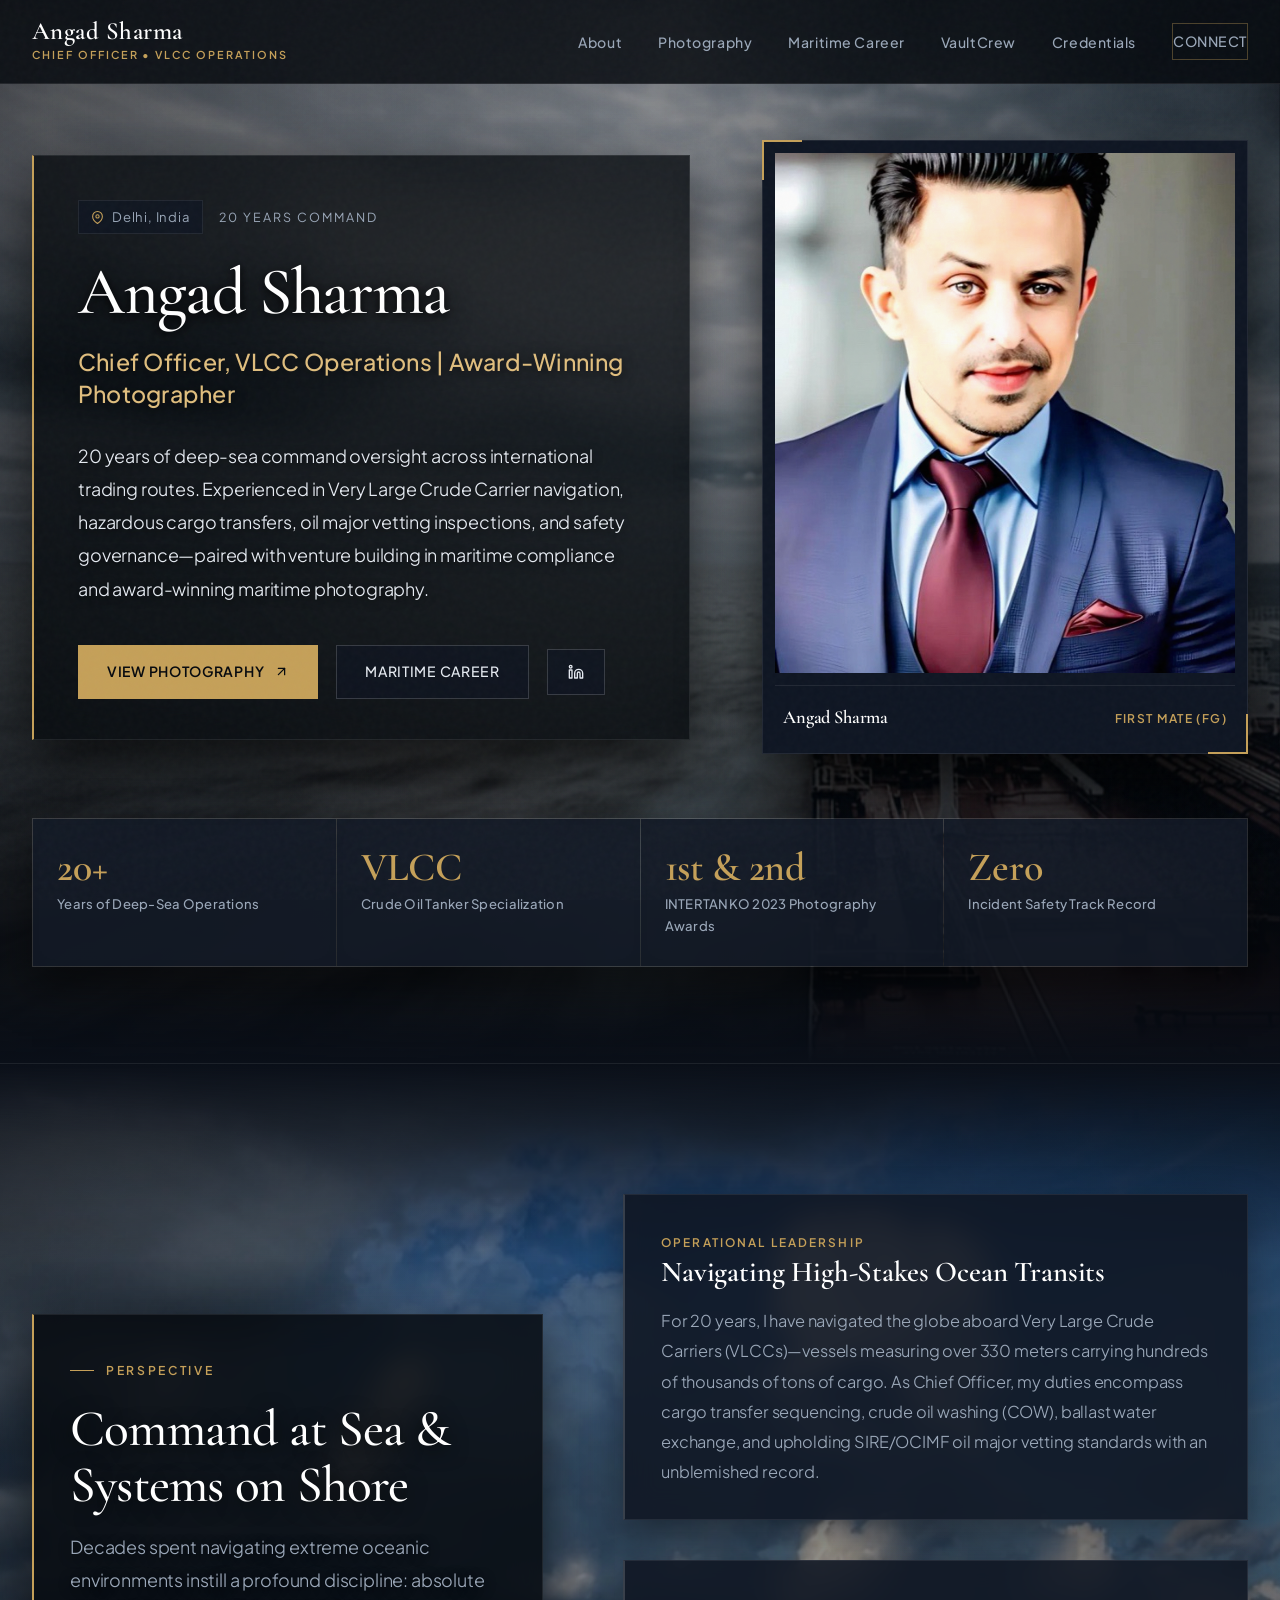
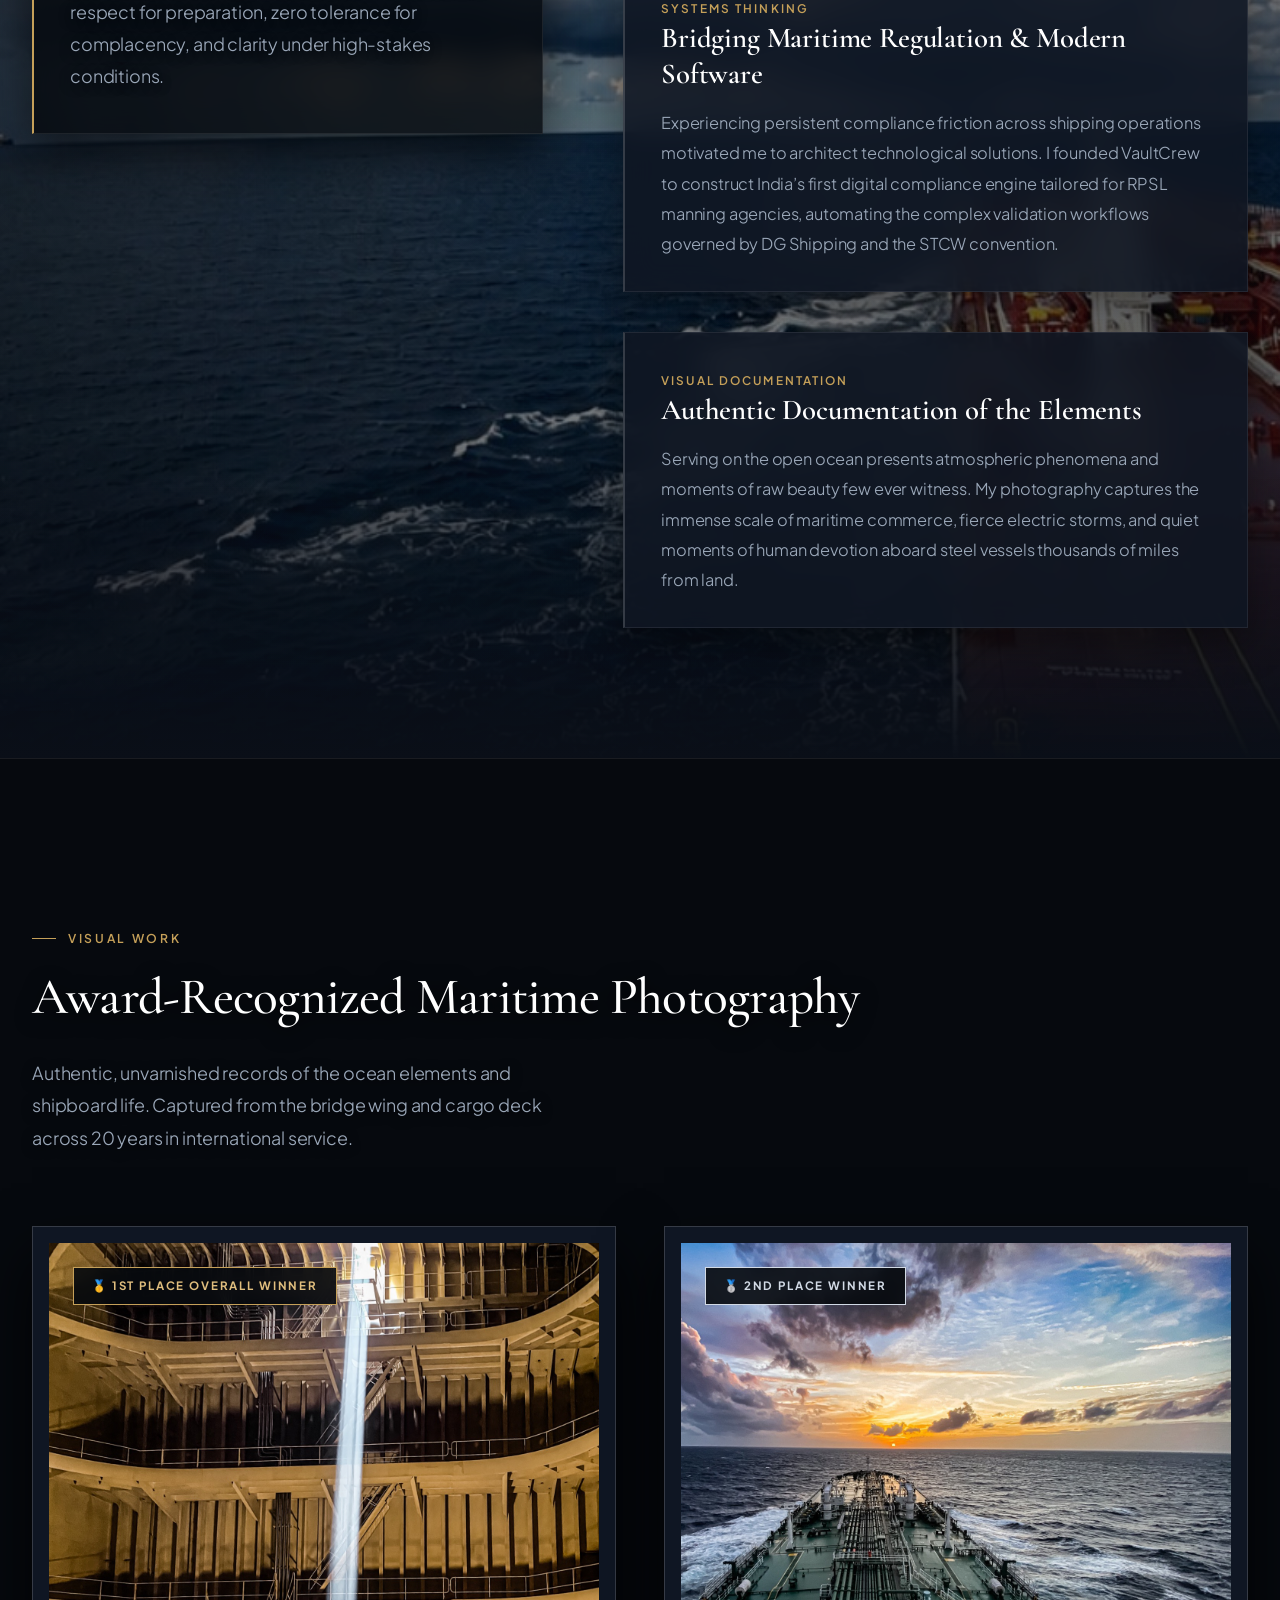
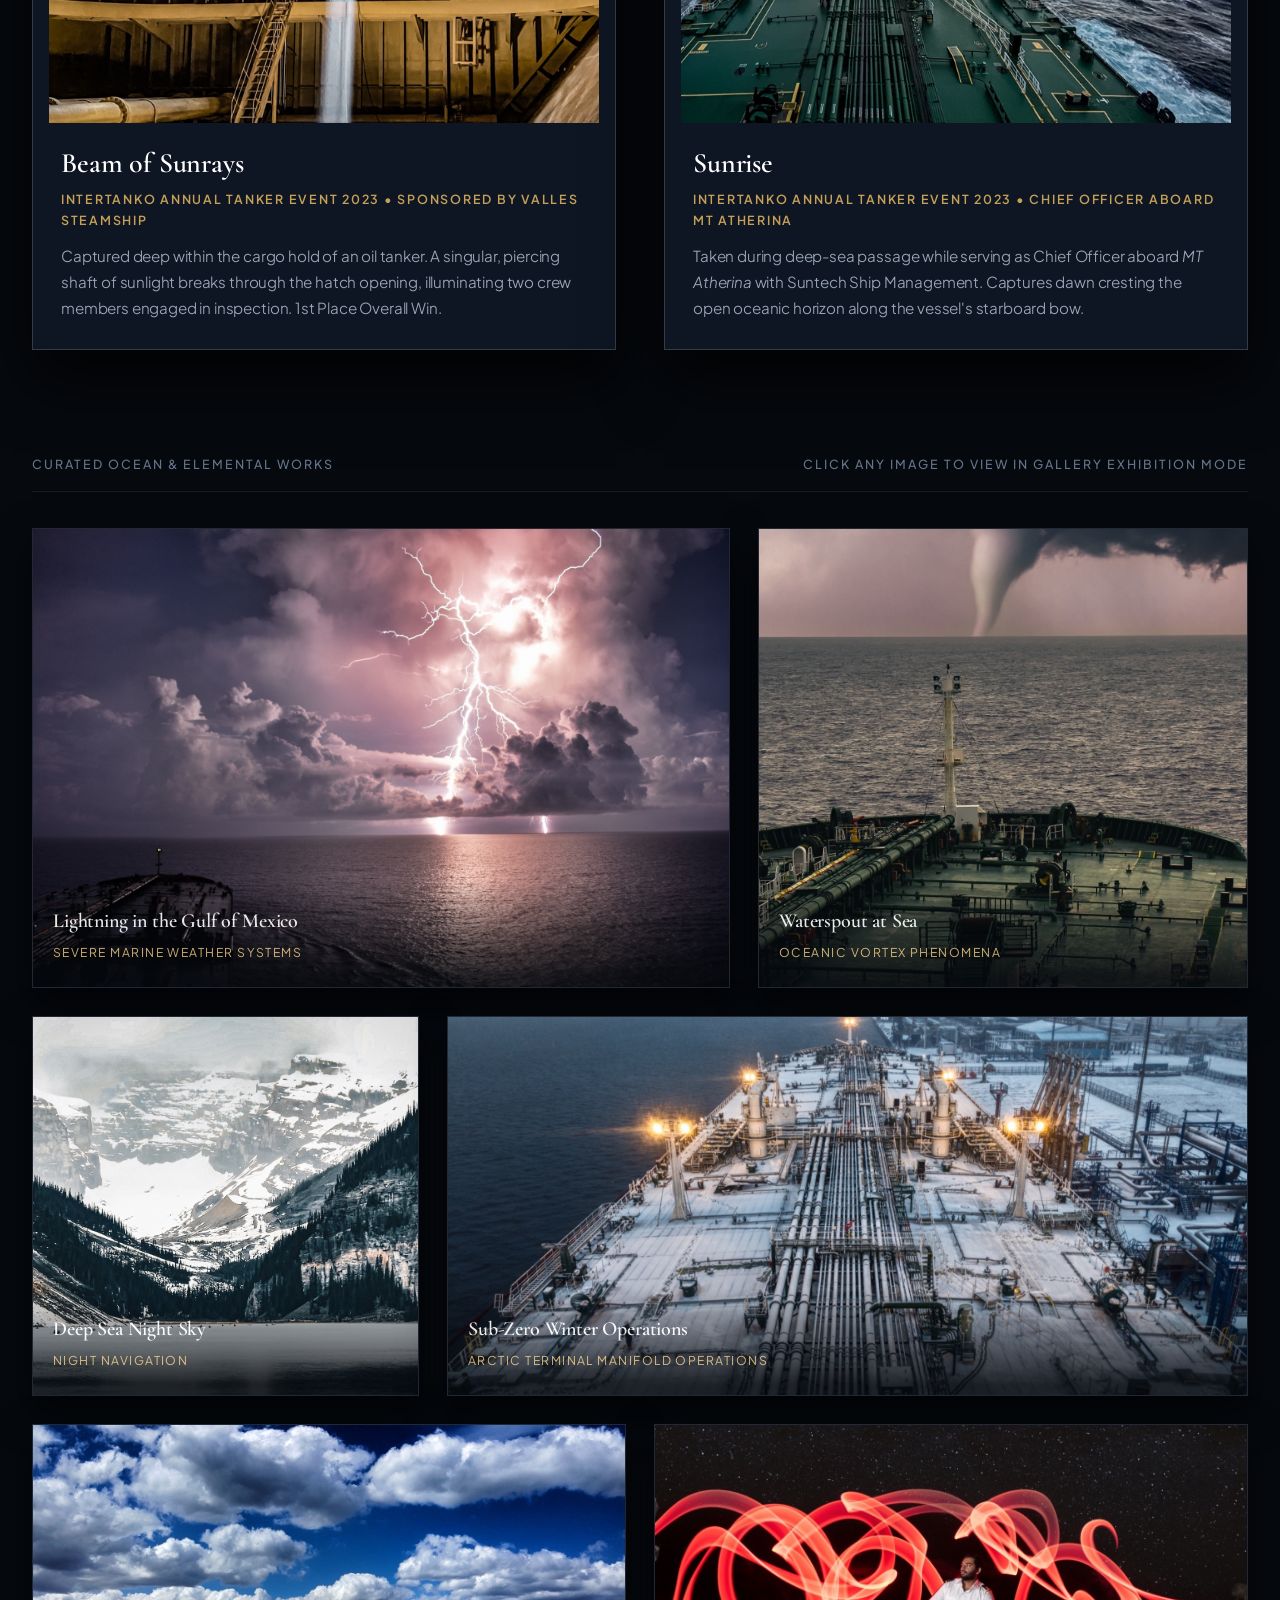
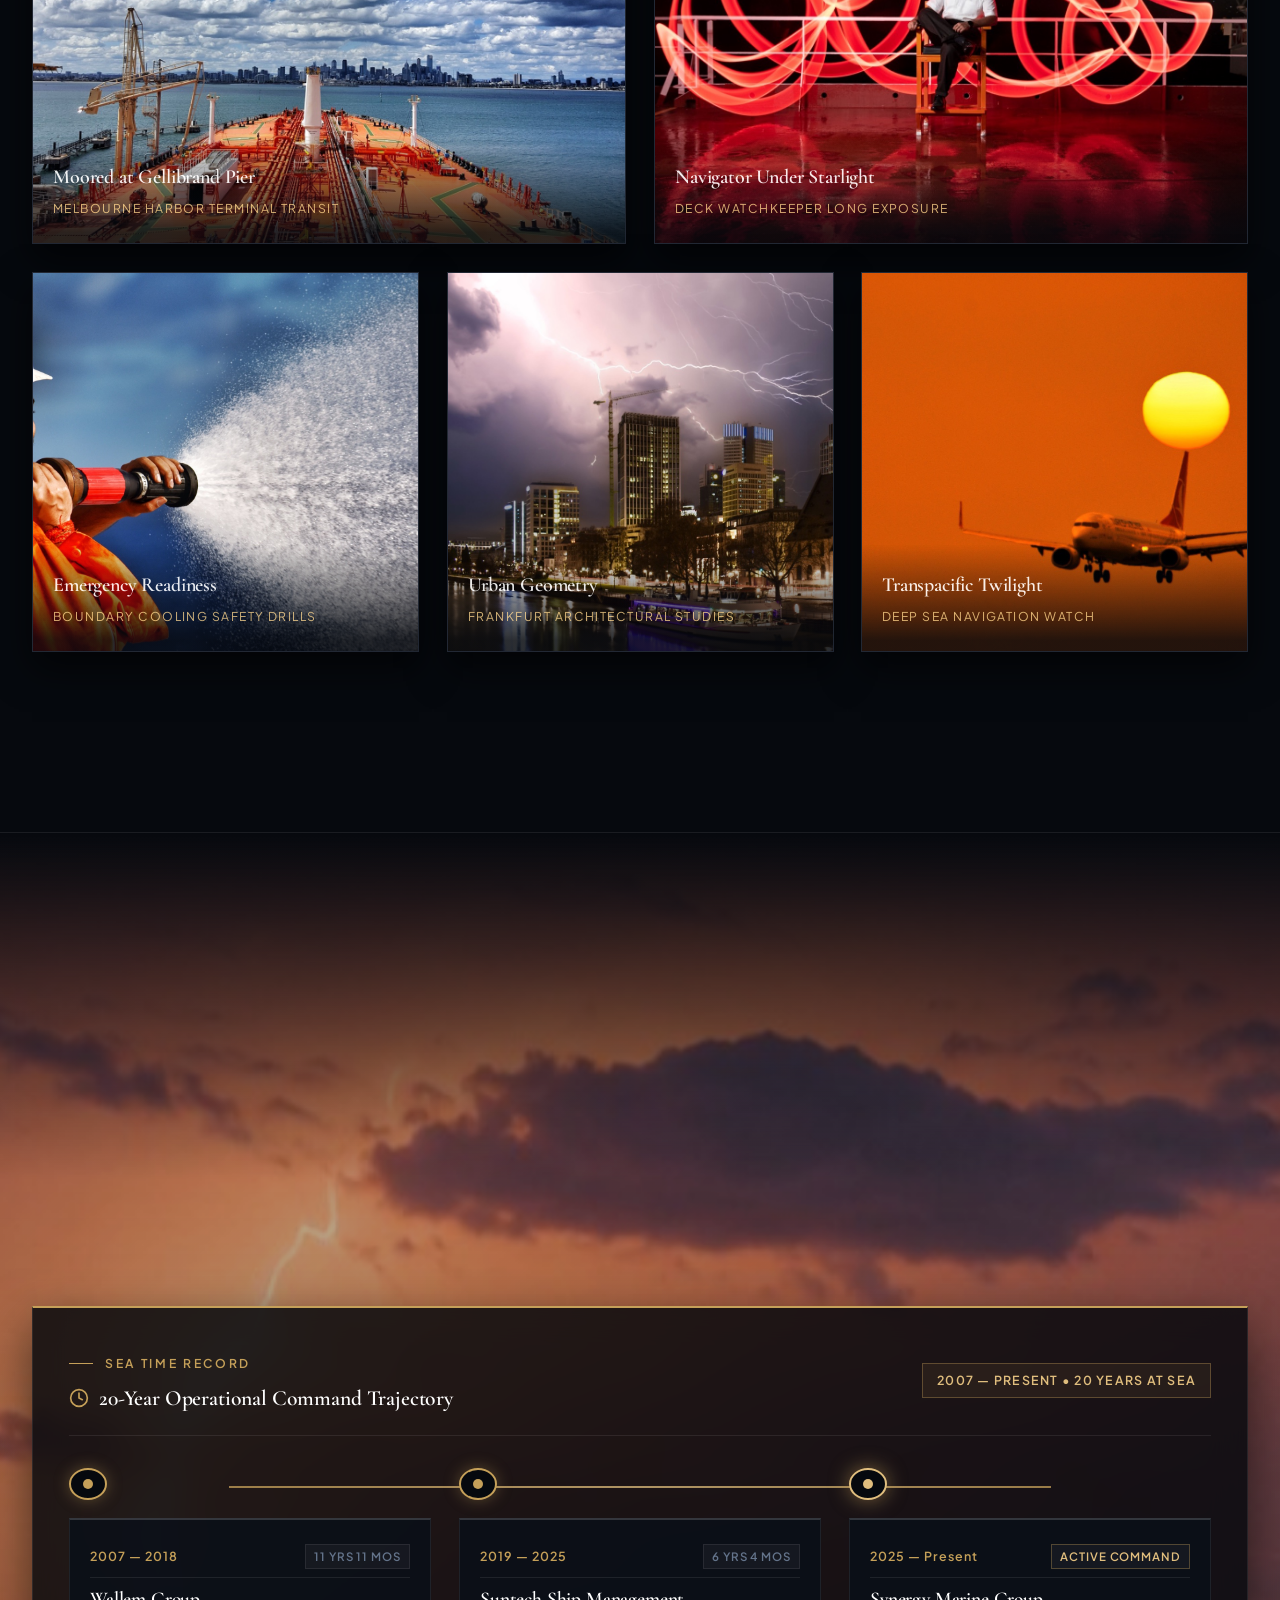
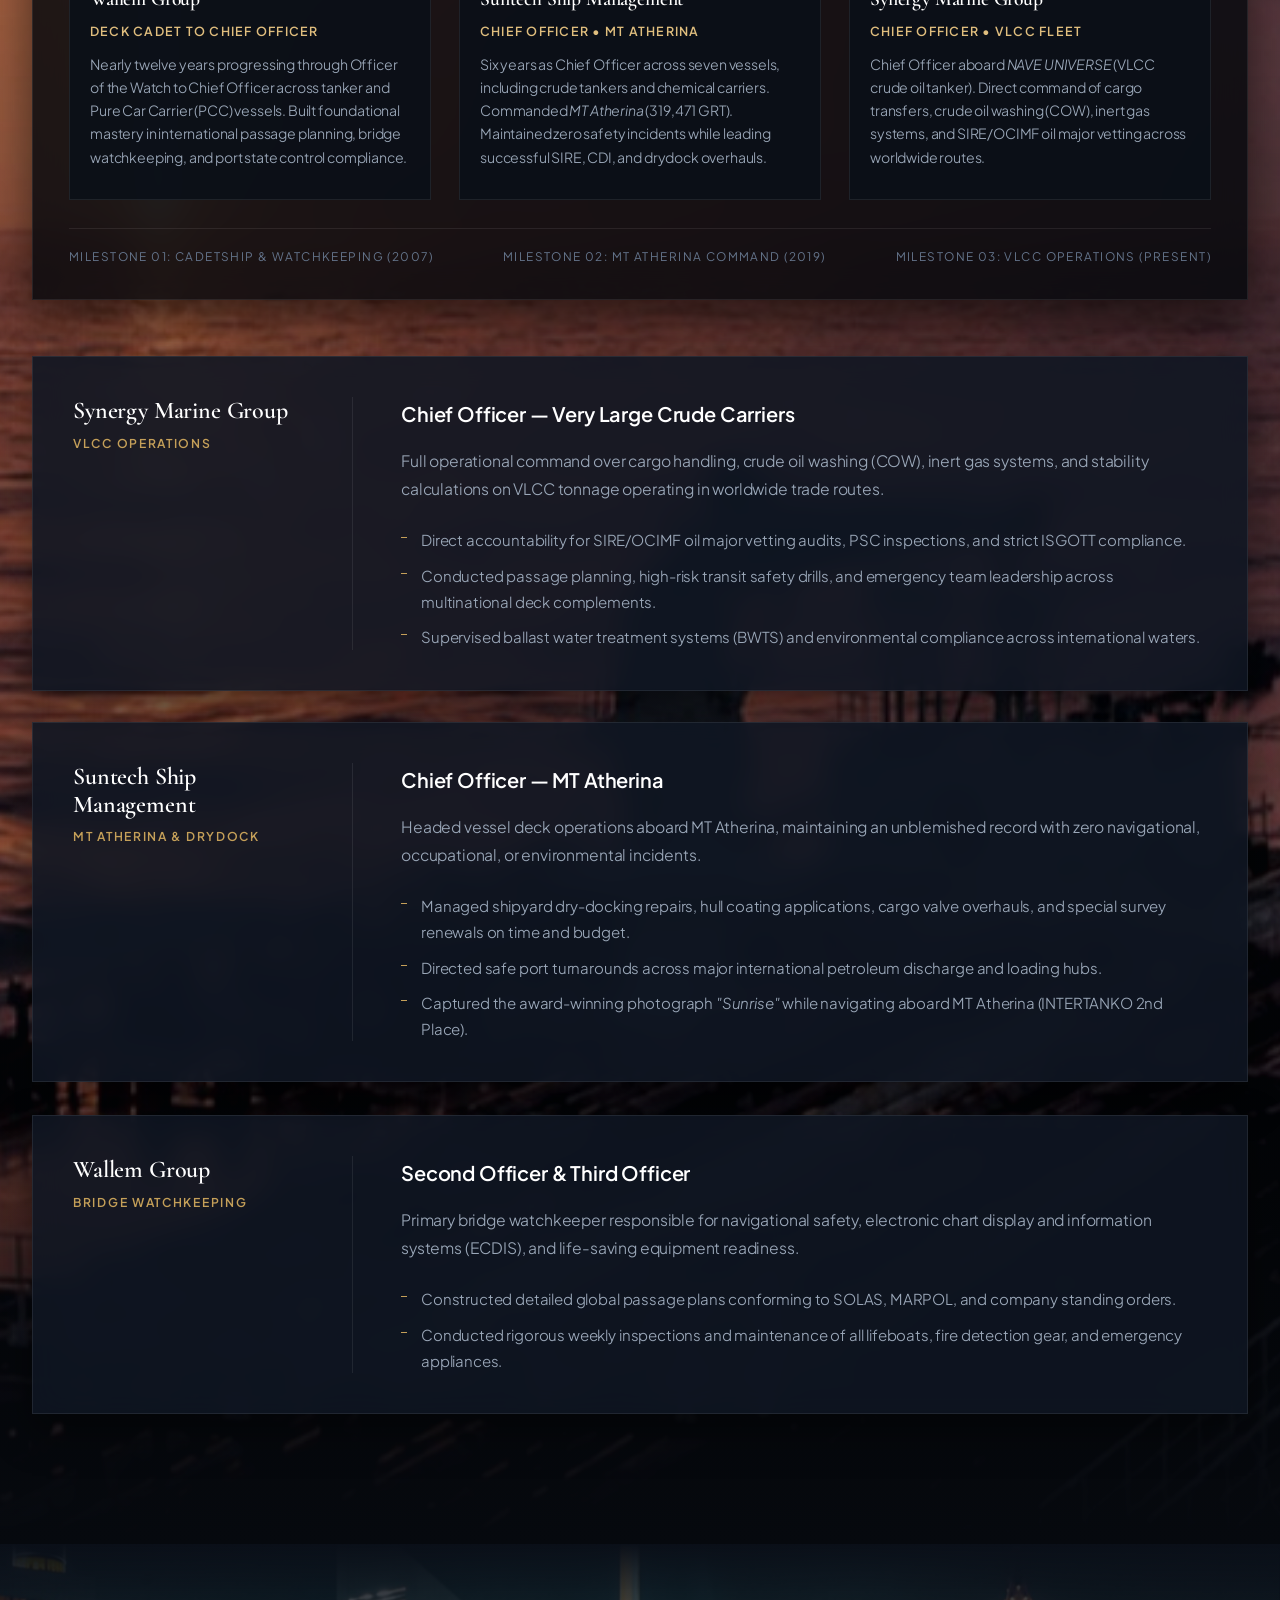
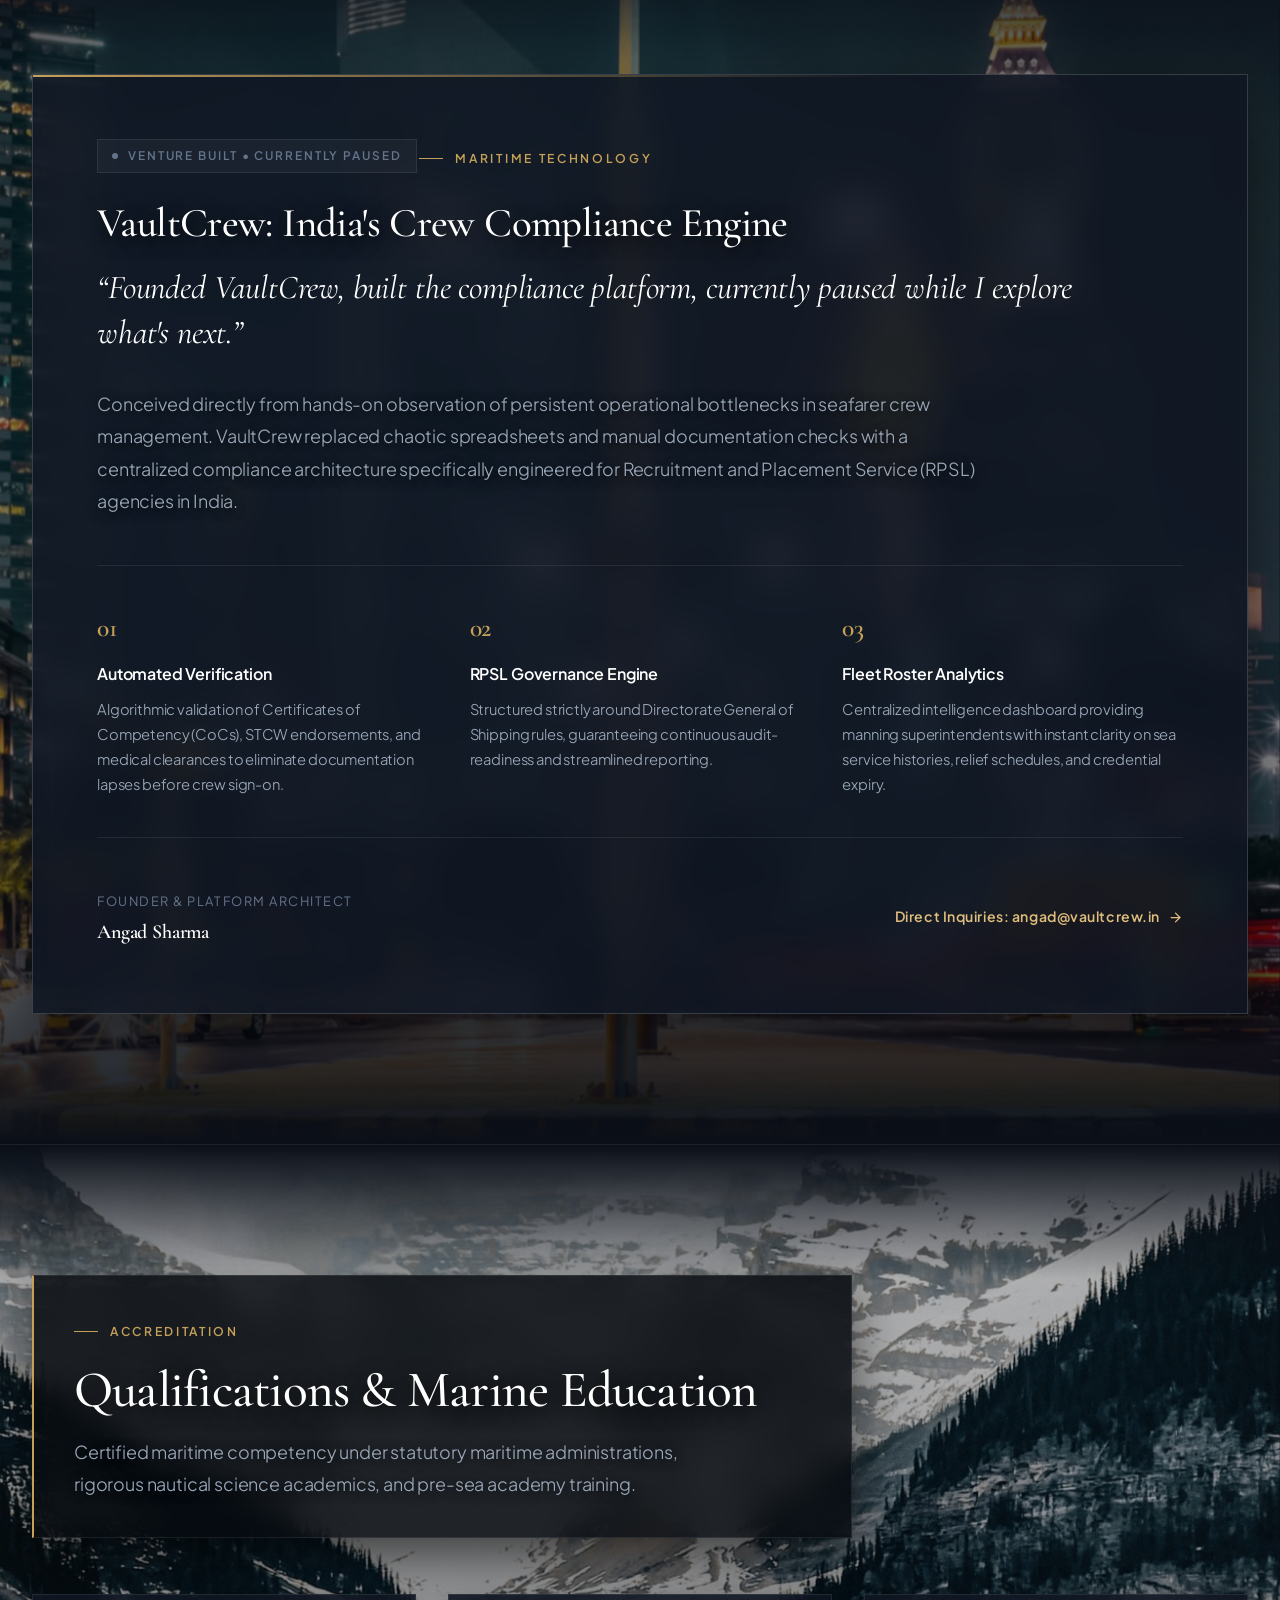
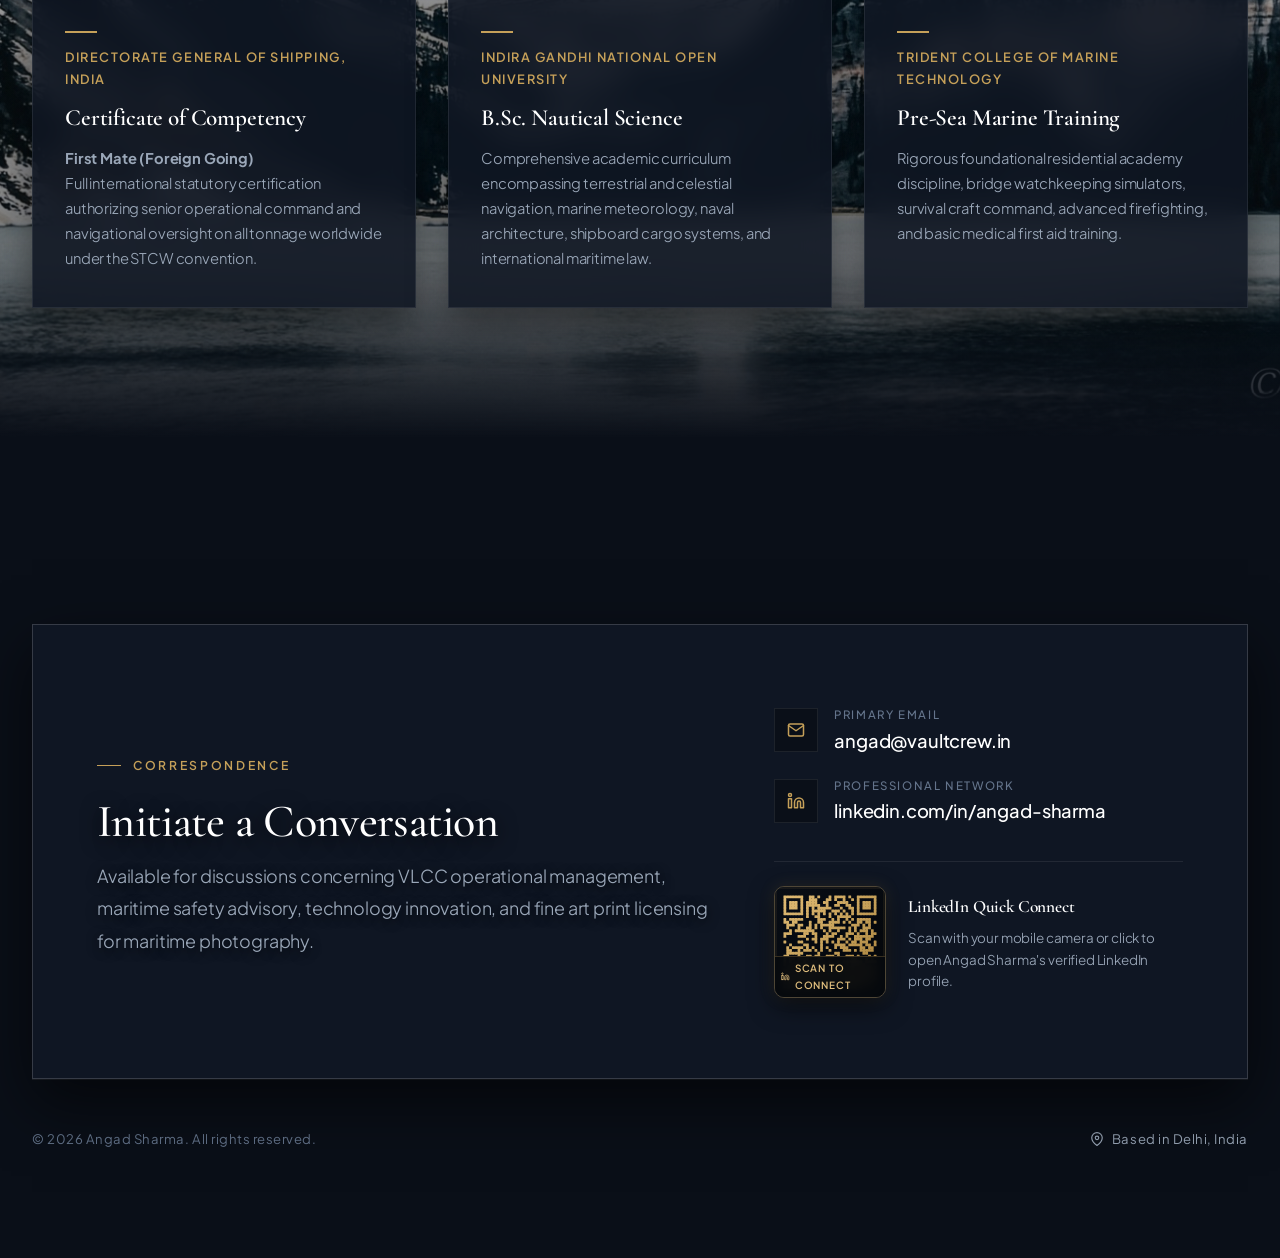
==== commit 3466f7b3: "Optimize images and remove watermarks" ====
--- a/index.html
+++ b/index.html
@@ -1547,17 +1547,20 @@
       background: rgba(3, 5, 8, 0.96);
       backdrop-filter: blur(24px);
       -webkit-backdrop-filter: blur(24px);
-      display: none;
+      display: flex;
       align-items: center;
       justify-content: center;
       padding: 40px;
       opacity: 0;
-      transition: opacity 0.3s ease;
+      visibility: hidden;
+      pointer-events: none;
+      transition: opacity 0.3s ease, visibility 0.3s ease;
     }
 
     .lightbox-curtain.active {
-      display: flex;
       opacity: 1;
+      visibility: visible;
+      pointer-events: auto;
     }
 
     .lightbox-stage {
@@ -1848,7 +1851,7 @@
           <!-- Hero Portrait in Architectural Frame (Preserved exactly in its own card) -->
           <div class="hero-portrait-stage reveal delay-2">
             <div class="portrait-frame">
-              <img src="photos/91bd6945-d18d-42fb-bad8-4787d4221a9a.JPG" alt="Angad Sharma — Chief Officer & Photographer" class="portrait-img" loading="eager">
+              <img src="photos/optimized/portrait.jpg" alt="Angad Sharma — Chief Officer & Photographer" class="portrait-img" loading="eager">
               <div class="portrait-meta">
                 <span class="portrait-meta-name">Angad Sharma</span>
                 <span class="portrait-meta-sub">First Mate (FG)</span>
@@ -1941,10 +1944,10 @@
         <!-- Featured Exhibition: INTERTANKO 2023 1st & 2nd Place Winners -->
         <div class="exhibition-duo">
           <!-- 1st Place Overall: Beam of Sunrays -->
-          <div class="exhibition-frame reveal delay-1" onclick="openGalleryLightbox('photos/IMG_3292.JPG', 'Beam of Sunrays', '1st Place (Overall Winner) — INTERTANKO Annual Tanker Event 2023 (Sponsored by Valles Steamship)')">
+          <div class="exhibition-frame reveal delay-1" onclick="openGalleryLightbox('photos/optimized/gallery/beam-of-sunrays.jpg', 'Beam of Sunrays', '1st Place (Overall Winner) — INTERTANKO Annual Tanker Event 2023 (Sponsored by Valles Steamship)')">
             <div class="exhibition-img-box">
               <div class="plaque-badge plaque-gold">🥇 1st Place Overall Winner</div>
-              <img src="photos/IMG_3292.JPG" alt="Beam of Sunrays — 1st Place INTERTANKO 2023" loading="lazy">
+              <img src="photos/optimized/gallery/beam-of-sunrays.jpg" alt="Beam of Sunrays — 1st Place INTERTANKO 2023" loading="lazy">
             </div>
             <div class="exhibition-caption">
               <h3 class="exhibition-title">Beam of Sunrays</h3>
@@ -1956,10 +1959,10 @@
           </div>
 
           <!-- 2nd Place: Sunrise -->
-          <div class="exhibition-frame reveal delay-2" onclick="openGalleryLightbox('photos/IMG_2713.JPG', 'Sunrise', '2nd Place Winner — INTERTANKO Annual Tanker Event 2023 (Chief Officer aboard MT Atherina, Suntech Ship Management)')">
+          <div class="exhibition-frame reveal delay-2" onclick="openGalleryLightbox('photos/optimized/gallery/sunrise.jpg', 'Sunrise', '2nd Place Winner — INTERTANKO Annual Tanker Event 2023 (Chief Officer aboard MT Atherina, Suntech Ship Management)')">
             <div class="exhibition-img-box">
               <div class="plaque-badge plaque-silver">🥈 2nd Place Winner</div>
-              <img src="photos/IMG_2713.JPG" alt="Sunrise — 2nd Place INTERTANKO 2023" loading="lazy">
+              <img src="photos/optimized/gallery/sunrise.jpg" alt="Sunrise — 2nd Place INTERTANKO 2023" loading="lazy">
             </div>
             <div class="exhibition-caption">
               <h3 class="exhibition-title">Sunrise</h3>
@@ -1979,8 +1982,8 @@
 
         <div class="gallery-masonry">
           <!-- Lightning in Gulf of Mexico (Wide 7-cols) -->
-          <div class="gallery-item col-span-7 reveal delay-1" onclick="openGalleryLightbox('photos/Lightning in Gulf Of Mexico.JPEG', 'Lightning in the Gulf of Mexico', 'Fierce atmospheric electrical discharges illuminating the open waters ahead of the tanker bow')">
-            <img src="photos/Lightning in Gulf Of Mexico.JPEG" alt="Lightning in the Gulf of Mexico" loading="lazy">
+          <div class="gallery-item col-span-7 reveal delay-1" onclick="openGalleryLightbox('photos/optimized/gallery/lightning-gulf-of-mexico.jpg', 'Lightning in the Gulf of Mexico', 'Fierce atmospheric electrical discharges illuminating the open waters ahead of the tanker bow')">
+            <img src="photos/optimized/gallery/lightning-gulf-of-mexico.jpg" alt="Lightning in the Gulf of Mexico" loading="lazy">
             <div class="gallery-item-plate">
               <div class="gallery-item-title">Lightning in the Gulf of Mexico</div>
               <div class="gallery-item-subtitle">Severe Marine Weather Systems</div>
@@ -1988,26 +1991,26 @@
           </div>
 
           <!-- Waterspout at Sea (5-cols) -->
-          <div class="gallery-item col-span-5 reveal delay-2" onclick="openGalleryLightbox('photos/IMG_9939.JPG', 'Waterspout at Sea', 'A towering atmospheric vortex bridging ocean and cumulus cloud base during deep sea transit')">
-            <img src="photos/IMG_9939.JPG" alt="Waterspout at Sea" loading="lazy">
+          <div class="gallery-item col-span-5 reveal delay-2" onclick="openGalleryLightbox('photos/optimized/gallery/waterspout-at-sea.jpg', 'Waterspout at Sea', 'A towering atmospheric vortex bridging ocean and cumulus cloud base during deep sea transit')">
+            <img src="photos/optimized/gallery/waterspout-at-sea.jpg" alt="Waterspout at Sea" loading="lazy">
             <div class="gallery-item-plate">
               <div class="gallery-item-title">Waterspout at Sea</div>
               <div class="gallery-item-subtitle">Oceanic Vortex Phenomena</div>
             </div>
           </div>
 
-          <!-- Milky Way over Bridge Wing (4-cols) -->
-          <div class="gallery-item col-span-4 reveal delay-1" onclick="openGalleryLightbox('photos/IMG_6418.JPG', 'Milky Way over Bridge Wing', 'Zero light pollution exposure capturing the galactic core over the ship superstructure')">
-            <img src="photos/IMG_6418.JPG" alt="Milky Way over Vessel Superstructure" loading="lazy">
+          <!-- Deep Sea Night Sky (4-cols) -->
+          <div class="gallery-item col-span-4 reveal delay-1" onclick="openGalleryLightbox('photos/optimized/gallery/ocean-night-sky.jpg', 'Deep Sea Night Sky', 'Open ocean passage under the vast night sky far from coastal light pollution')">
+            <img src="photos/optimized/gallery/ocean-night-sky.jpg" alt="Deep Sea Night Sky" loading="lazy">
             <div class="gallery-item-plate">
-              <div class="gallery-item-title">Milky Way over Bridge Wing</div>
-              <div class="gallery-item-subtitle">Deep Night Ocean Astrophotography</div>
+              <div class="gallery-item-title">Deep Sea Night Sky</div>
+              <div class="gallery-item-subtitle">Night Navigation</div>
             </div>
           </div>
 
           <!-- Sub-Zero Winter Deck Operations (8-cols) -->
-          <div class="gallery-item col-span-8 reveal delay-2" onclick="openGalleryLightbox('photos/IMG_20200106_101438-01.jpeg', 'Sub-Zero Operations', 'Heavy coastal snowfall blanketing tanker deck piping, valves, and manifold lines during terminal loading')">
-            <img src="photos/IMG_20200106_101438-01.jpeg" alt="Sub-Zero Winter Deck Operations" loading="lazy">
+          <div class="gallery-item col-span-8 reveal delay-2" onclick="openGalleryLightbox('photos/optimized/gallery/sub-zero-operations.jpg', 'Sub-Zero Operations', 'Heavy coastal snowfall blanketing tanker deck piping, valves, and manifold lines during terminal loading')">
+            <img src="photos/optimized/gallery/sub-zero-operations.jpg" alt="Sub-Zero Winter Deck Operations" loading="lazy">
             <div class="gallery-item-plate">
               <div class="gallery-item-title">Sub-Zero Winter Operations</div>
               <div class="gallery-item-subtitle">Arctic Terminal Manifold Operations</div>
@@ -2015,8 +2018,8 @@
           </div>
 
           <!-- Moored at Gellibrand Pier, Melbourne (6-cols) -->
-          <div class="gallery-item col-span-6 reveal delay-1" onclick="openGalleryLightbox('photos/Tanker Moored at Gellibrand Pier, Melbourne.jpeg', 'Moored at Gellibrand Pier, Melbourne', 'Early morning still waters reflecting the laden hull at Gellibrand Pier terminal')">
-            <img src="photos/Tanker Moored at Gellibrand Pier, Melbourne.jpeg" alt="Tanker Moored at Gellibrand Pier, Melbourne" loading="lazy">
+          <div class="gallery-item col-span-6 reveal delay-1" onclick="openGalleryLightbox('photos/optimized/gallery/gellibrand-pier-melbourne.jpg', 'Moored at Gellibrand Pier, Melbourne', 'Early morning still waters reflecting the laden hull at Gellibrand Pier terminal')">
+            <img src="photos/optimized/gallery/gellibrand-pier-melbourne.jpg" alt="Tanker Moored at Gellibrand Pier, Melbourne" loading="lazy">
             <div class="gallery-item-plate">
               <div class="gallery-item-title">Moored at Gellibrand Pier</div>
               <div class="gallery-item-subtitle">Melbourne Harbor Terminal Transit</div>
@@ -2024,8 +2027,8 @@
           </div>
 
           <!-- Navigator Under Starlight (6-cols) -->
-          <div class="gallery-item col-span-6 reveal delay-2" onclick="openGalleryLightbox('photos/AFREED LP 1.jpg', 'Navigator Under Starlight', 'Long exposure light-painting on deck framing a watchkeeper under infinite ocean stars')">
-            <img src="photos/AFREED LP 1.jpg" alt="Navigator Under Starlight" loading="lazy">
+          <div class="gallery-item col-span-6 reveal delay-2" onclick="openGalleryLightbox('photos/optimized/gallery/navigator-under-starlight.jpg', 'Navigator Under Starlight', 'Long exposure light-painting on deck framing a watchkeeper under infinite ocean stars')">
+            <img src="photos/optimized/gallery/navigator-under-starlight.jpg" alt="Navigator Under Starlight" loading="lazy">
             <div class="gallery-item-plate">
               <div class="gallery-item-title">Navigator Under Starlight</div>
               <div class="gallery-item-subtitle">Deck Watchkeeper Long Exposure</div>
@@ -2033,8 +2036,8 @@
           </div>
 
           <!-- Fire Drill Preparedness (4-cols) -->
-          <div class="gallery-item col-span-4 reveal delay-1" onclick="openGalleryLightbox('photos/DSC_0225-01.jpeg', 'Preparedness: High-Pressure Boundary Cooling', 'Deck crew deploying high-pressure seawater hoses during mandatory tanker emergency response drill')">
-            <img src="photos/DSC_0225-01.jpeg" alt="Fire Drill Preparedness" loading="lazy">
+          <div class="gallery-item col-span-4 reveal delay-1" onclick="openGalleryLightbox('photos/optimized/gallery/emergency-readiness.jpg', 'Preparedness: High-Pressure Boundary Cooling', 'Deck crew deploying high-pressure seawater hoses during mandatory tanker emergency response drill')">
+            <img src="photos/optimized/gallery/emergency-readiness.jpg" alt="Fire Drill Preparedness" loading="lazy">
             <div class="gallery-item-plate">
               <div class="gallery-item-title">Emergency Readiness</div>
               <div class="gallery-item-subtitle">Boundary Cooling Safety Drills</div>
@@ -2042,8 +2045,8 @@
           </div>
 
           <!-- Urban Geometry Frankfurt (4-cols) -->
-          <div class="gallery-item col-span-4 reveal delay-2" onclick="openGalleryLightbox('photos/Frankfurt 2.jpg', 'Urban Perspectives — Frankfurt', 'Architectural geometry and twilight reflections during European transit')">
-            <img src="photos/Frankfurt 2.jpg" alt="Frankfurt Urban Perspectives" loading="lazy">
+          <div class="gallery-item col-span-4 reveal delay-2" onclick="openGalleryLightbox('photos/optimized/gallery/frankfurt-urban-geometry.jpg', 'Urban Perspectives — Frankfurt', 'Architectural geometry and twilight reflections during European transit')">
+            <img src="photos/optimized/gallery/frankfurt-urban-geometry.jpg" alt="Frankfurt Urban Perspectives" loading="lazy">
             <div class="gallery-item-plate">
               <div class="gallery-item-title">Urban Geometry</div>
               <div class="gallery-item-subtitle">Frankfurt Architectural Studies</div>
@@ -2051,8 +2054,8 @@
           </div>
 
           <!-- Transpacific Twilight (4-cols) -->
-          <div class="gallery-item col-span-4 reveal delay-3" onclick="openGalleryLightbox('photos/DSC_0027-01-01.jpeg', 'Transpacific Twilight', 'The tranquil transition from golden hour into deep night in the open Pacific Ocean')">
-            <img src="photos/DSC_0027-01-01.jpeg" alt="Transpacific Twilight Horizon" loading="lazy">
+          <div class="gallery-item col-span-4 reveal delay-3" onclick="openGalleryLightbox('photos/optimized/gallery/transpacific-twilight.jpg', 'Transpacific Twilight', 'The tranquil transition from golden hour into deep night in the open Pacific Ocean')">
+            <img src="photos/optimized/gallery/transpacific-twilight.jpg" alt="Transpacific Twilight Horizon" loading="lazy">
             <div class="gallery-item-plate">
               <div class="gallery-item-title">Transpacific Twilight</div>
               <div class="gallery-item-subtitle">Deep Sea Navigation Watch</div>
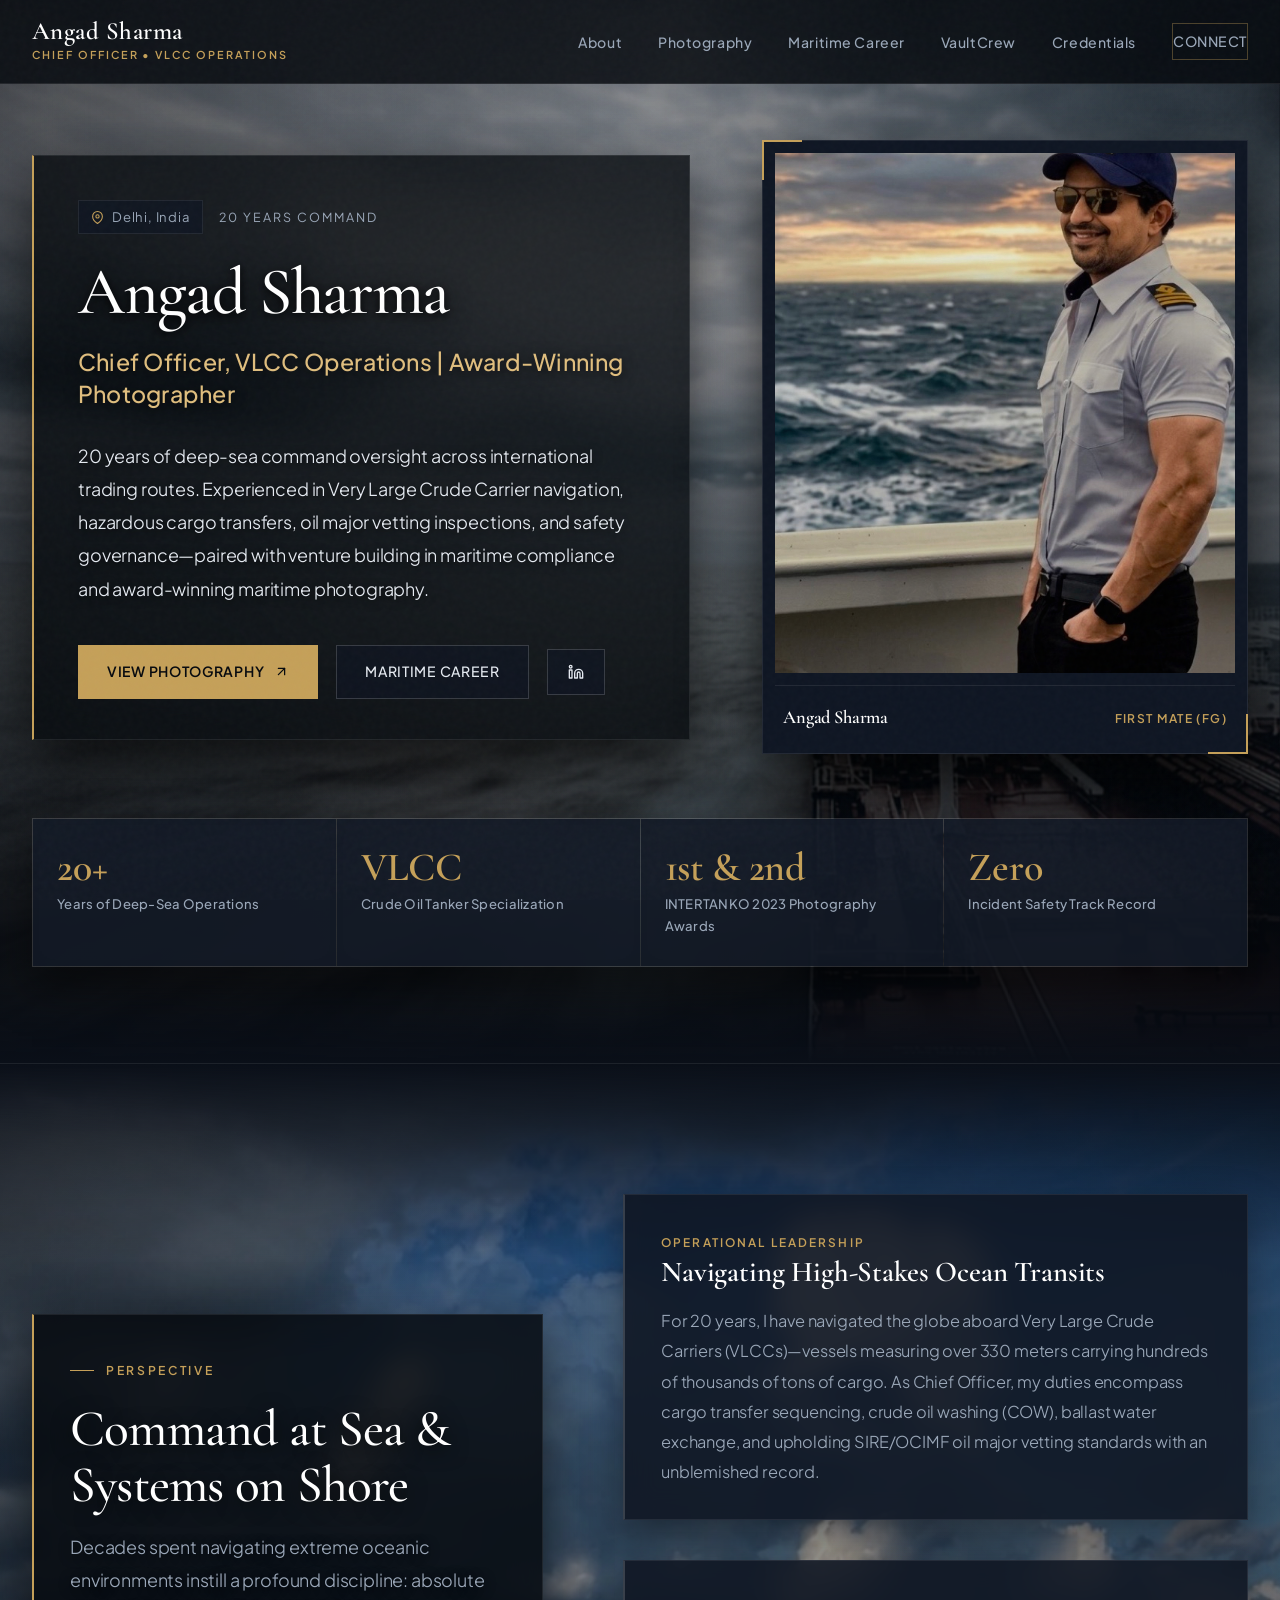
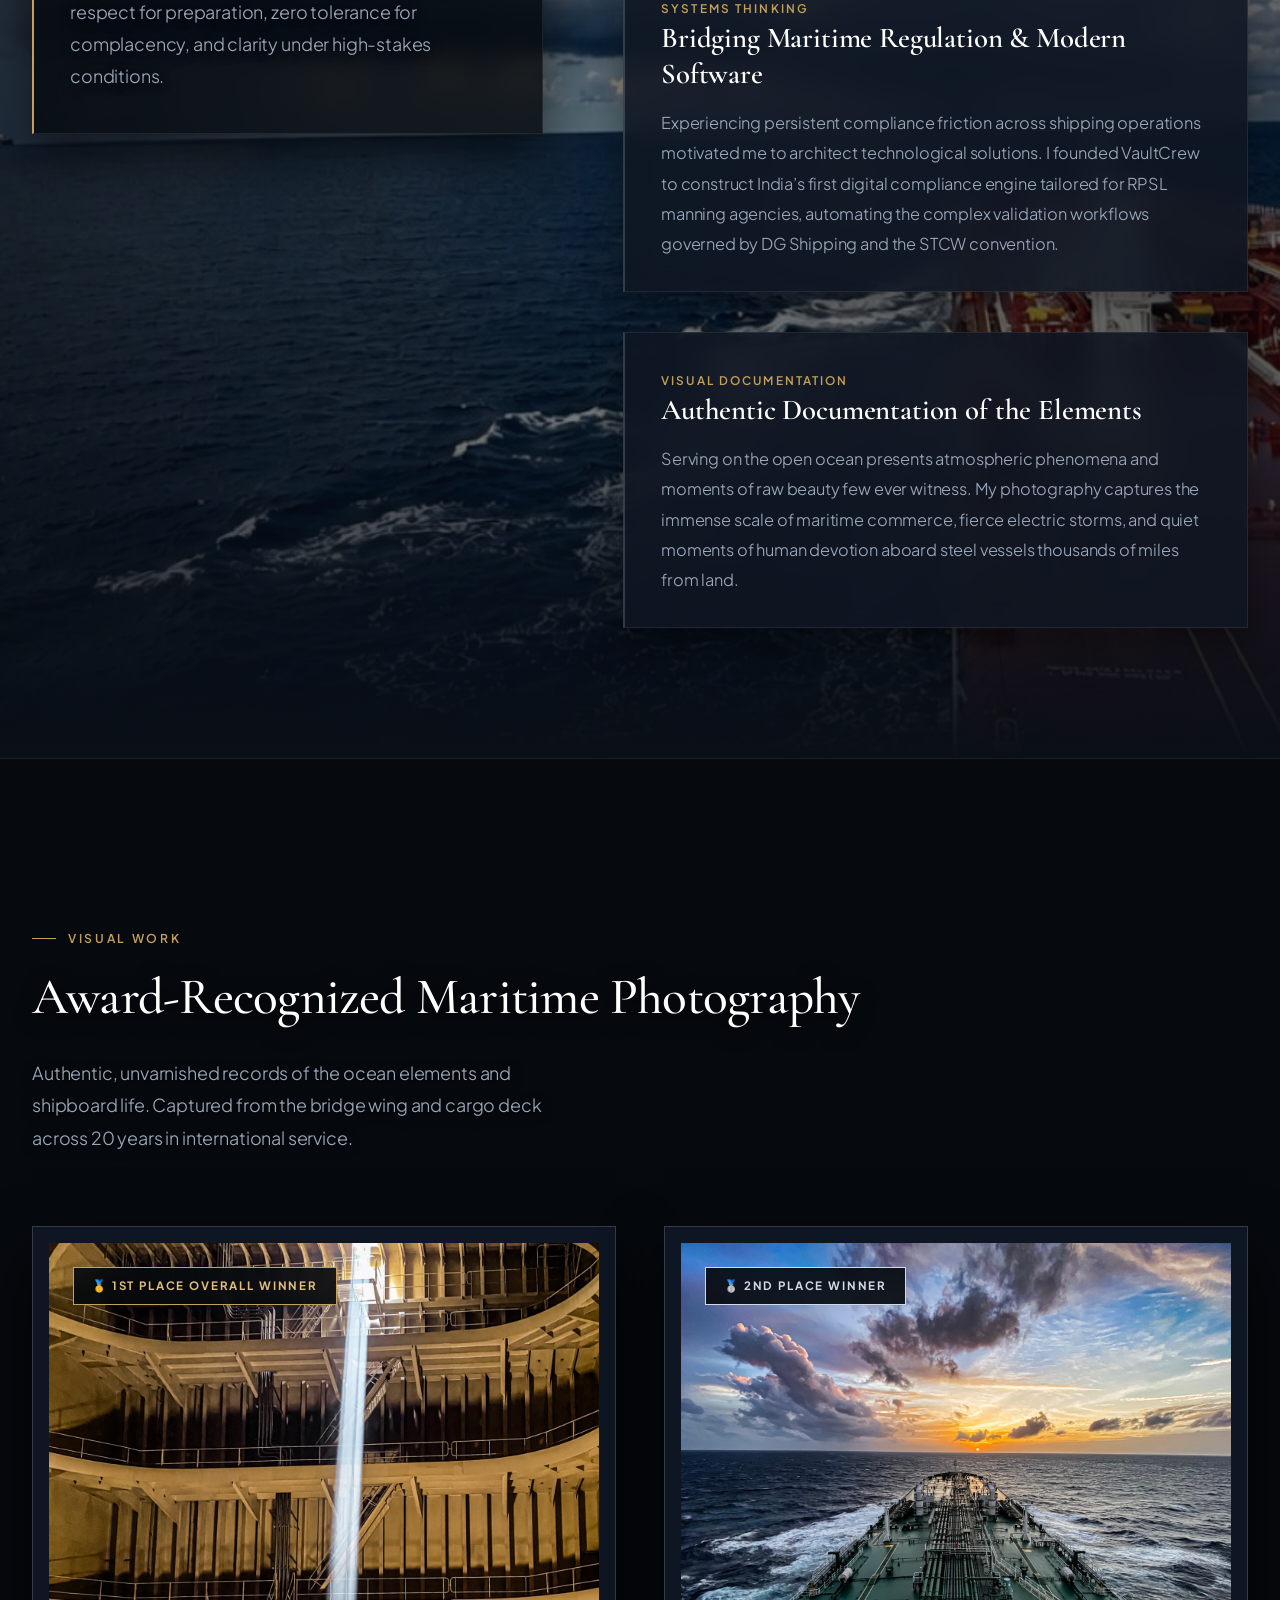
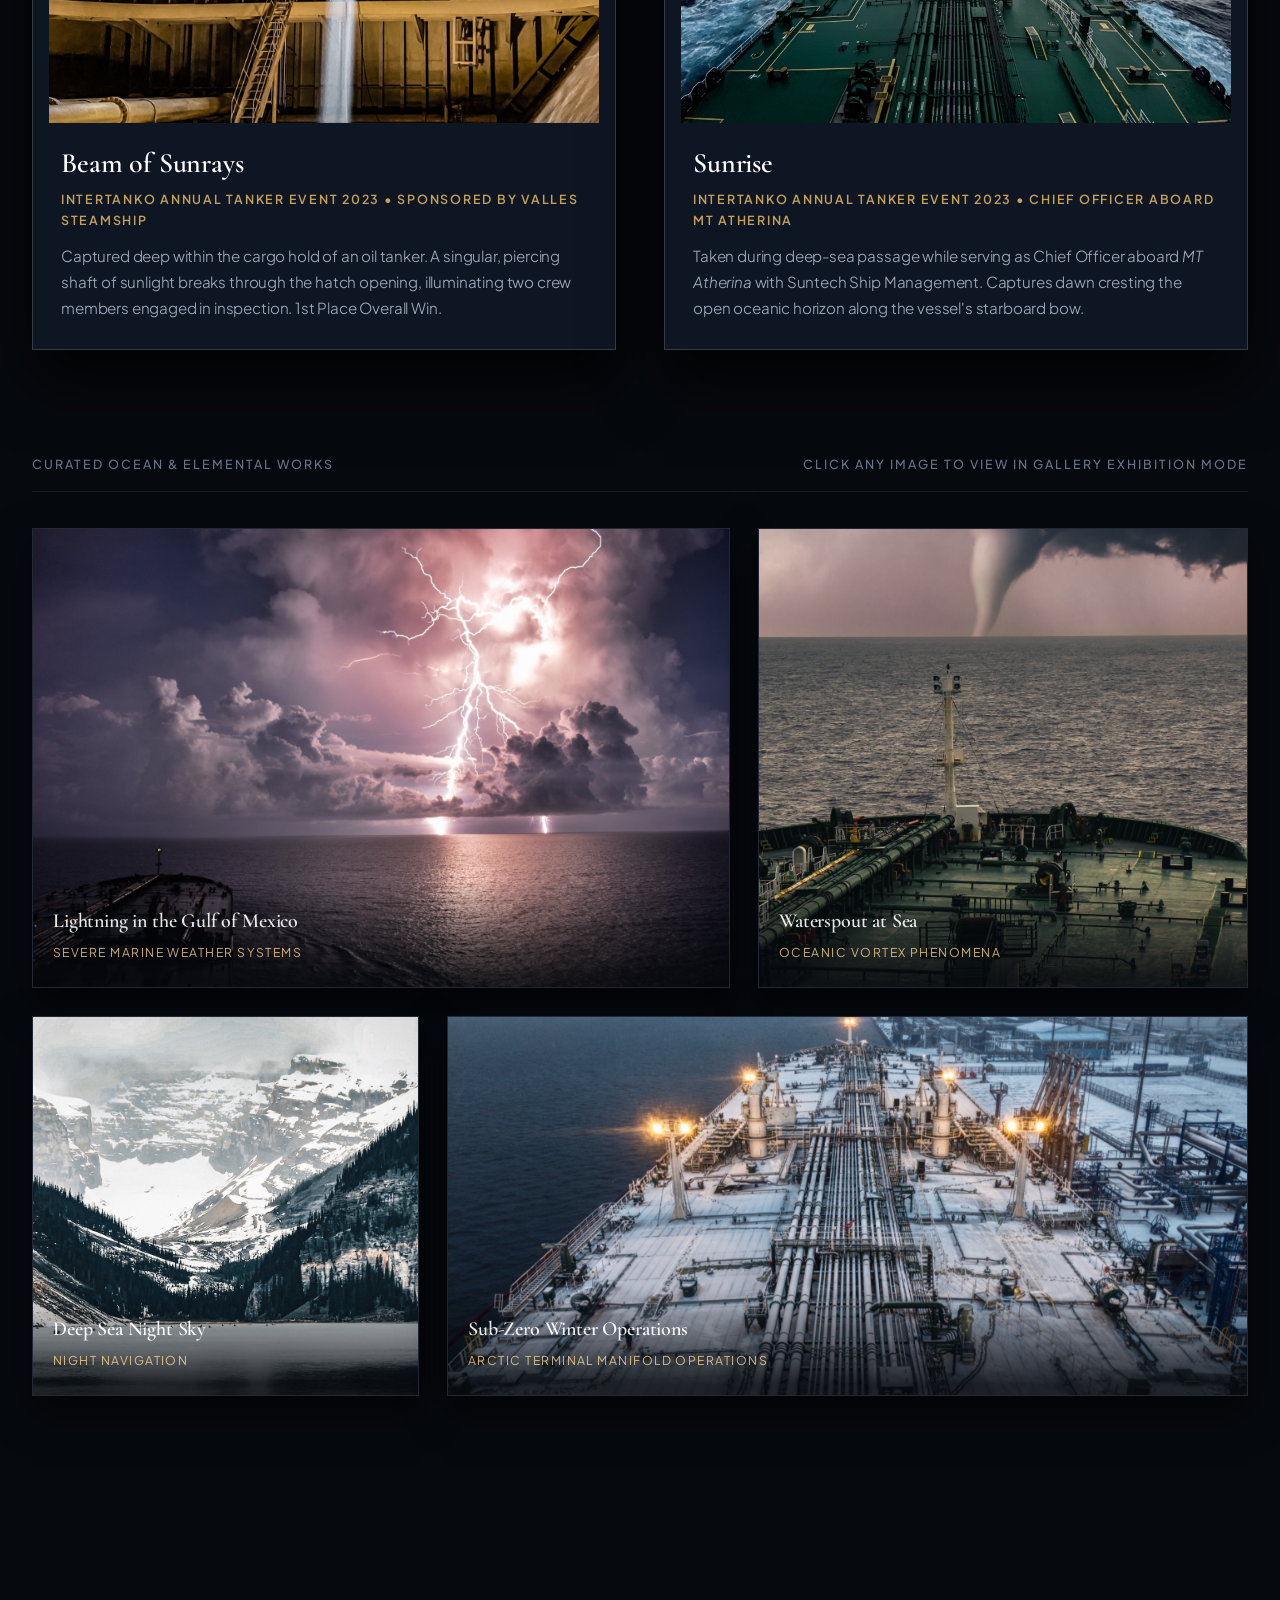
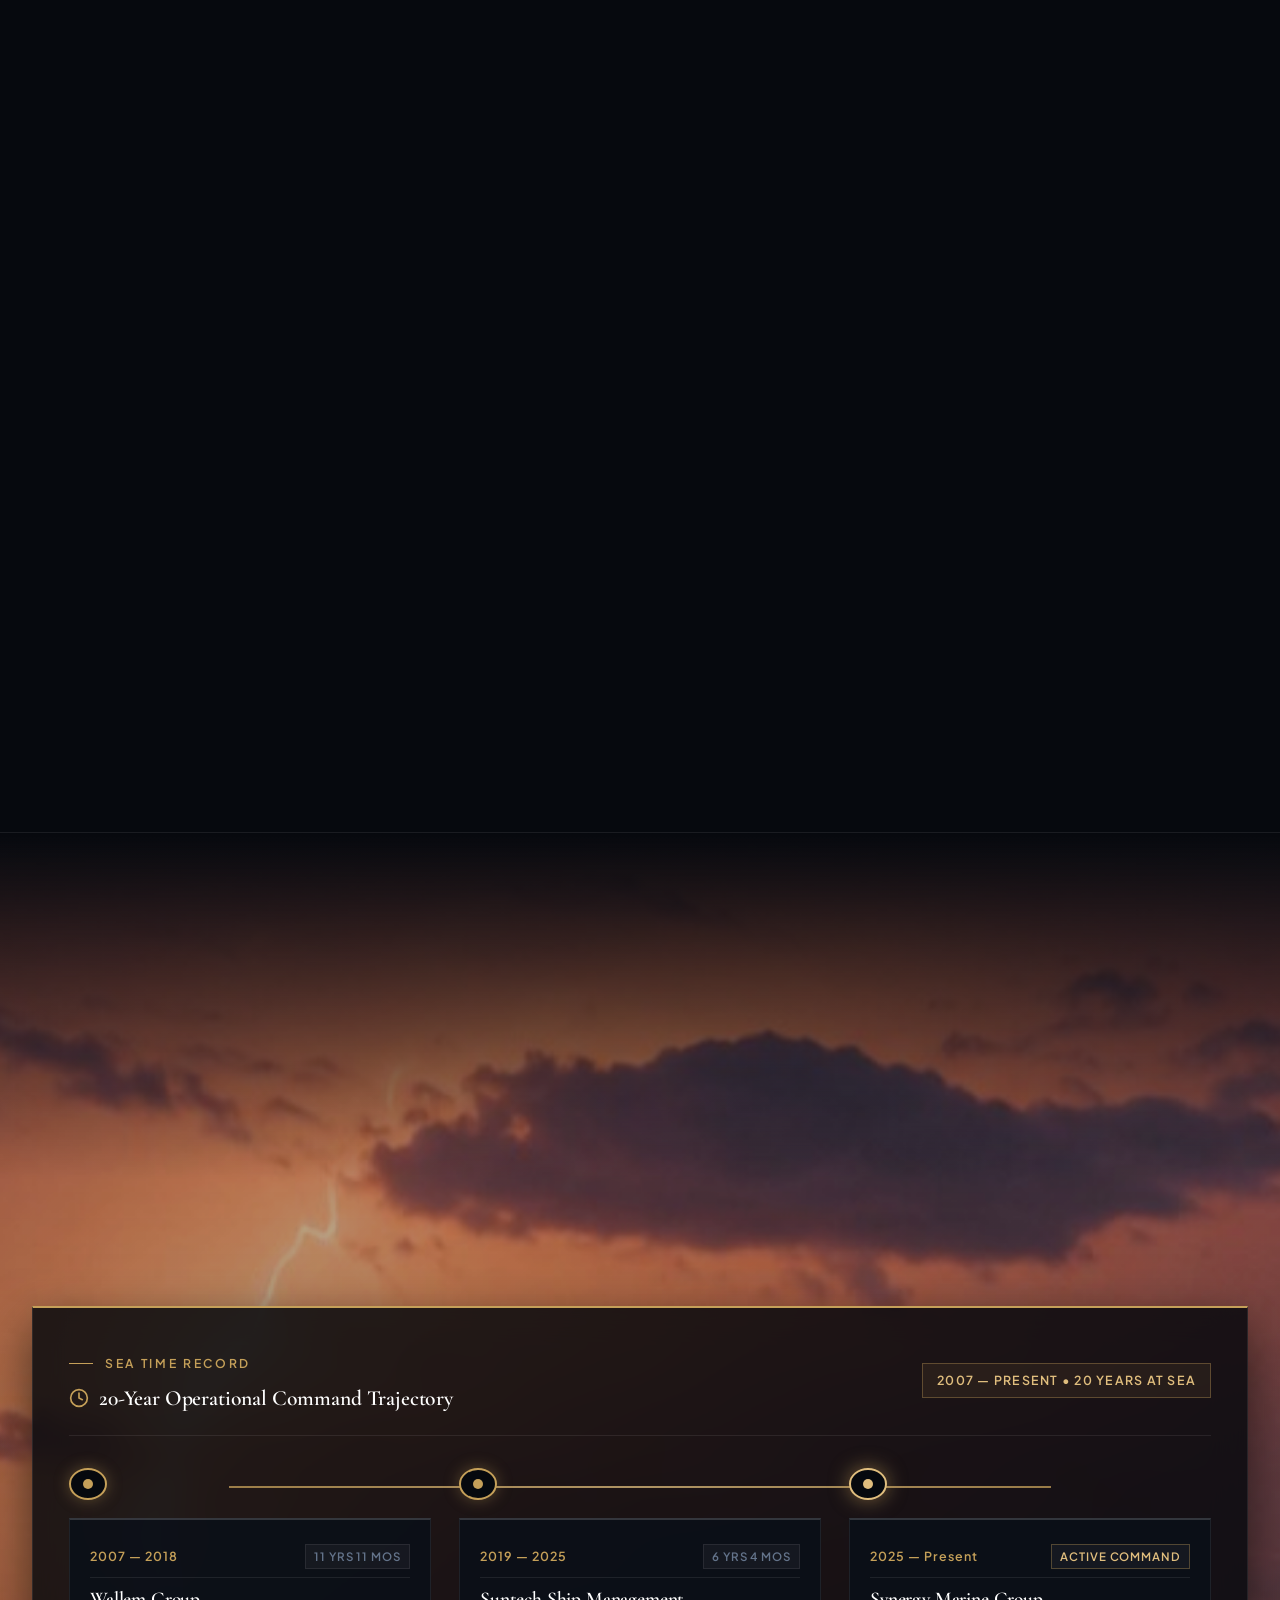
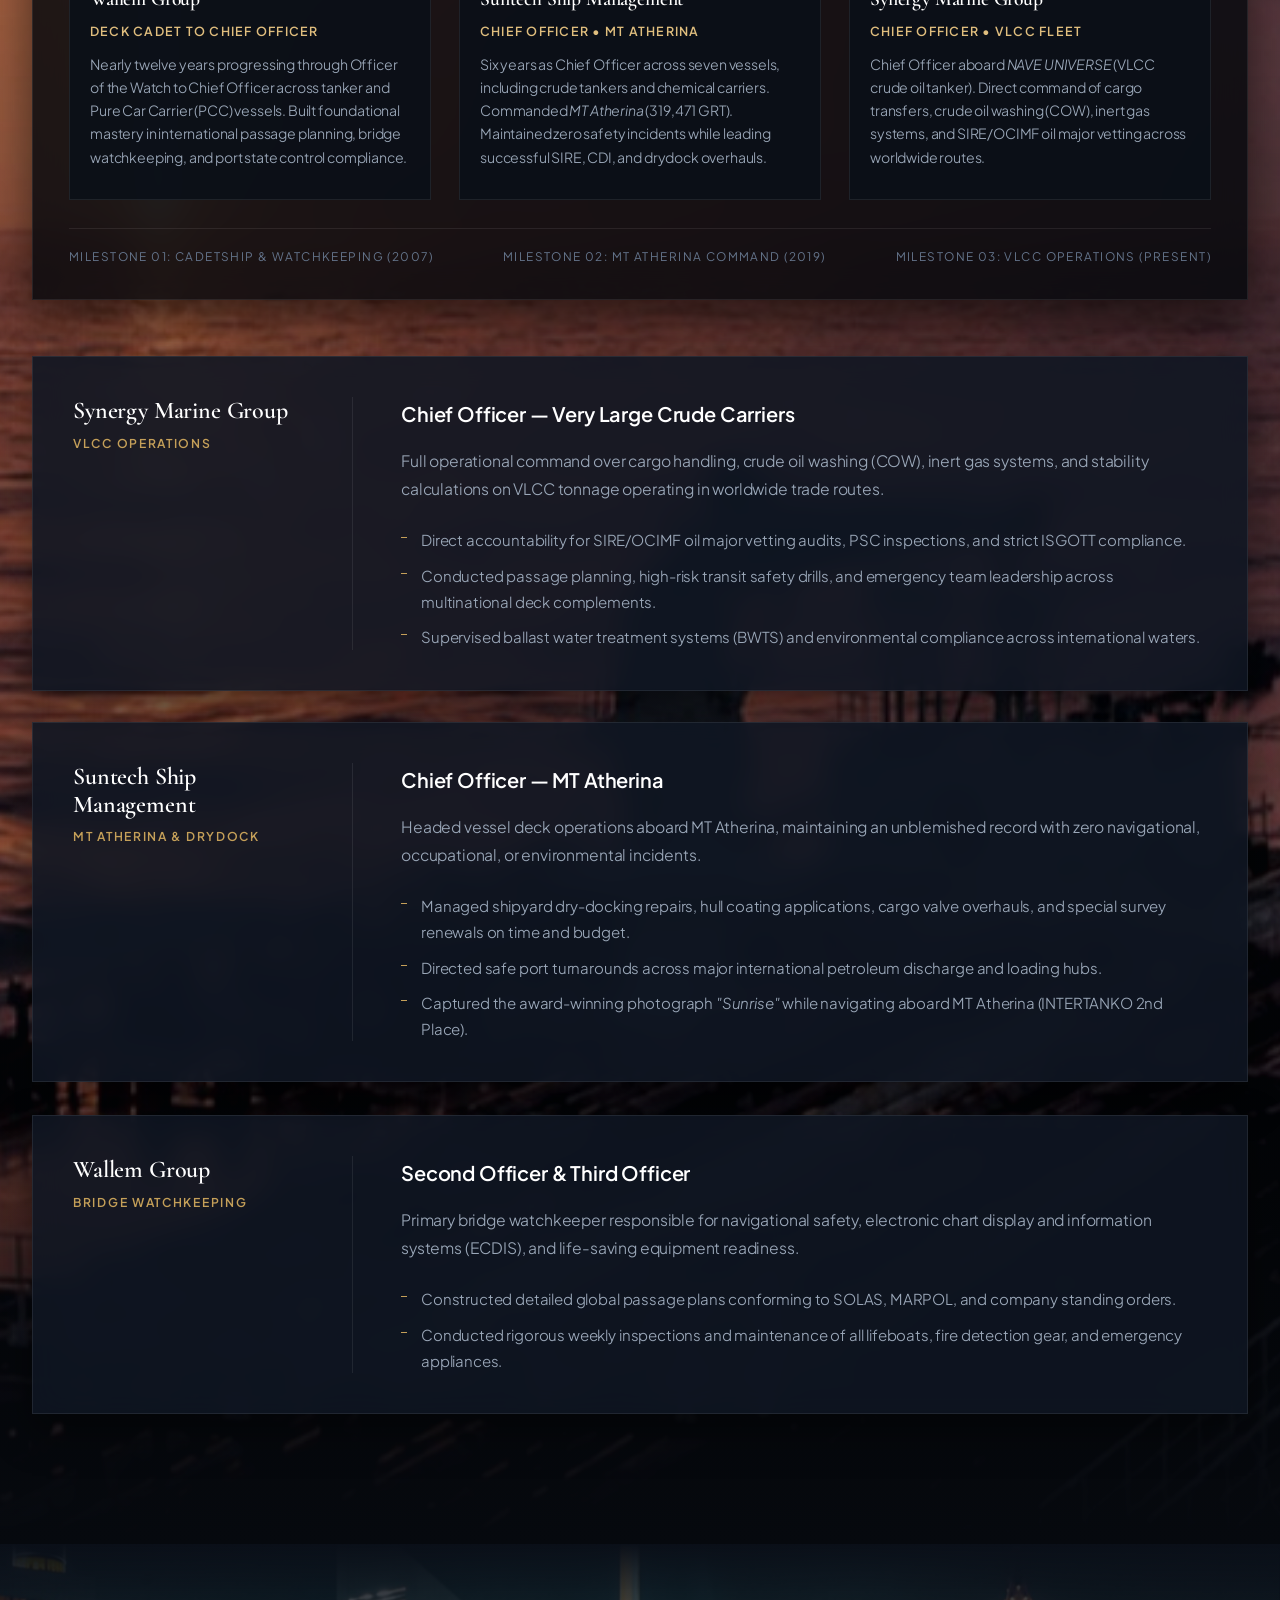
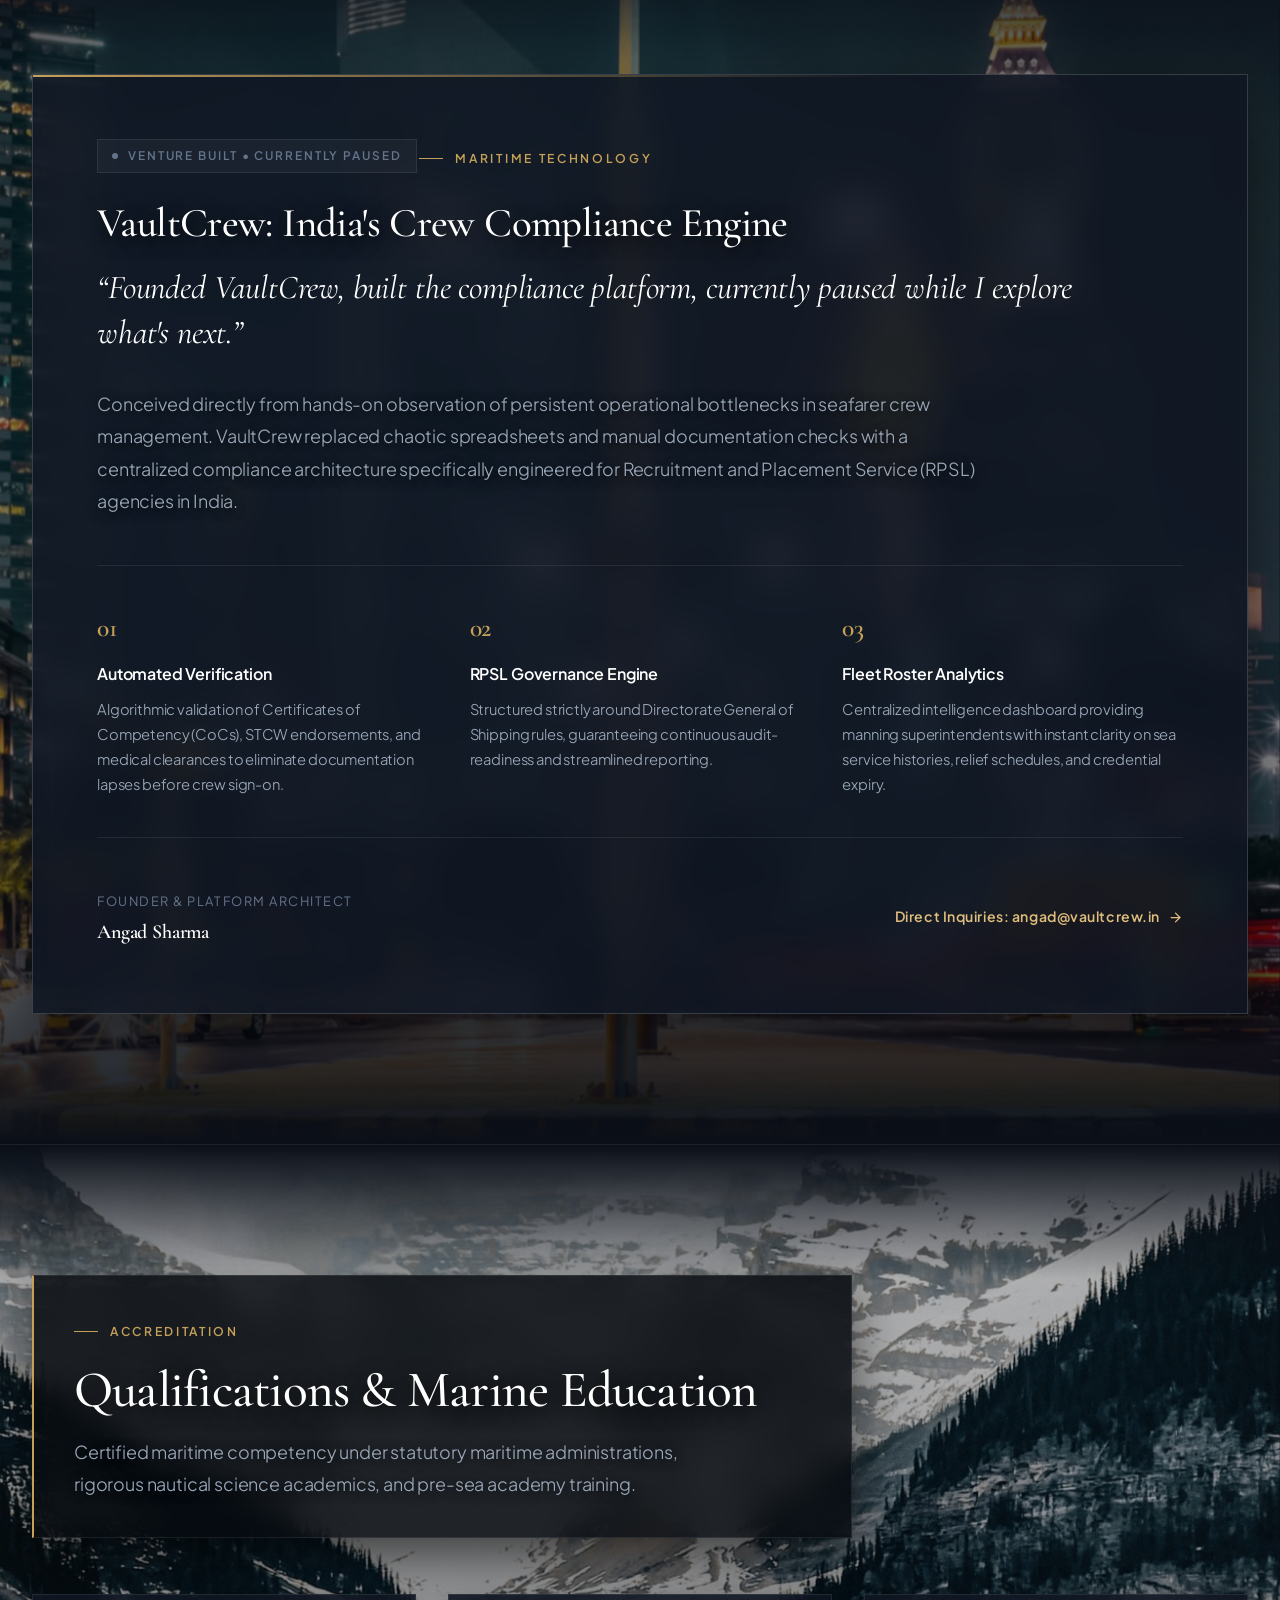
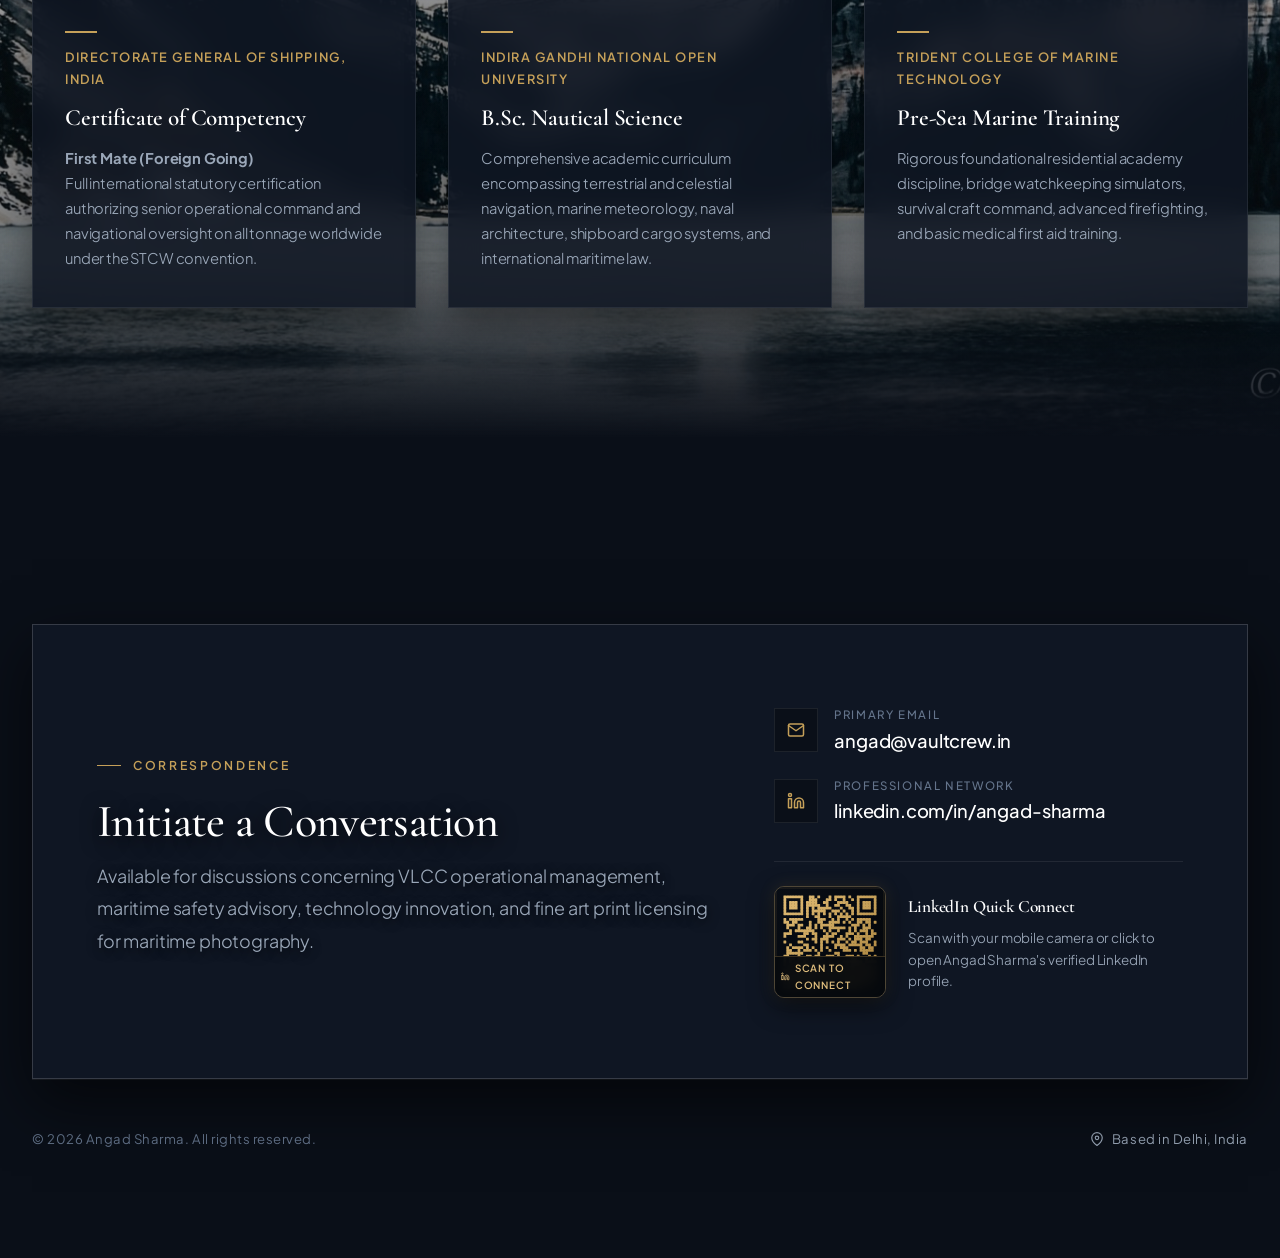
==== commit 8222c551: "Physically crop portrait to rule of thirds and center in CSS" ====
--- a/index.html
+++ b/index.html
@@ -526,7 +526,7 @@
       width: 100%;
       height: 520px;
       object-fit: cover;
-      object-position: center 15%;
+      object-position: center center;
       display: block;
       filter: contrast(1.03) brightness(0.98);
       transition: transform 0.8s var(--ease-out-expo);
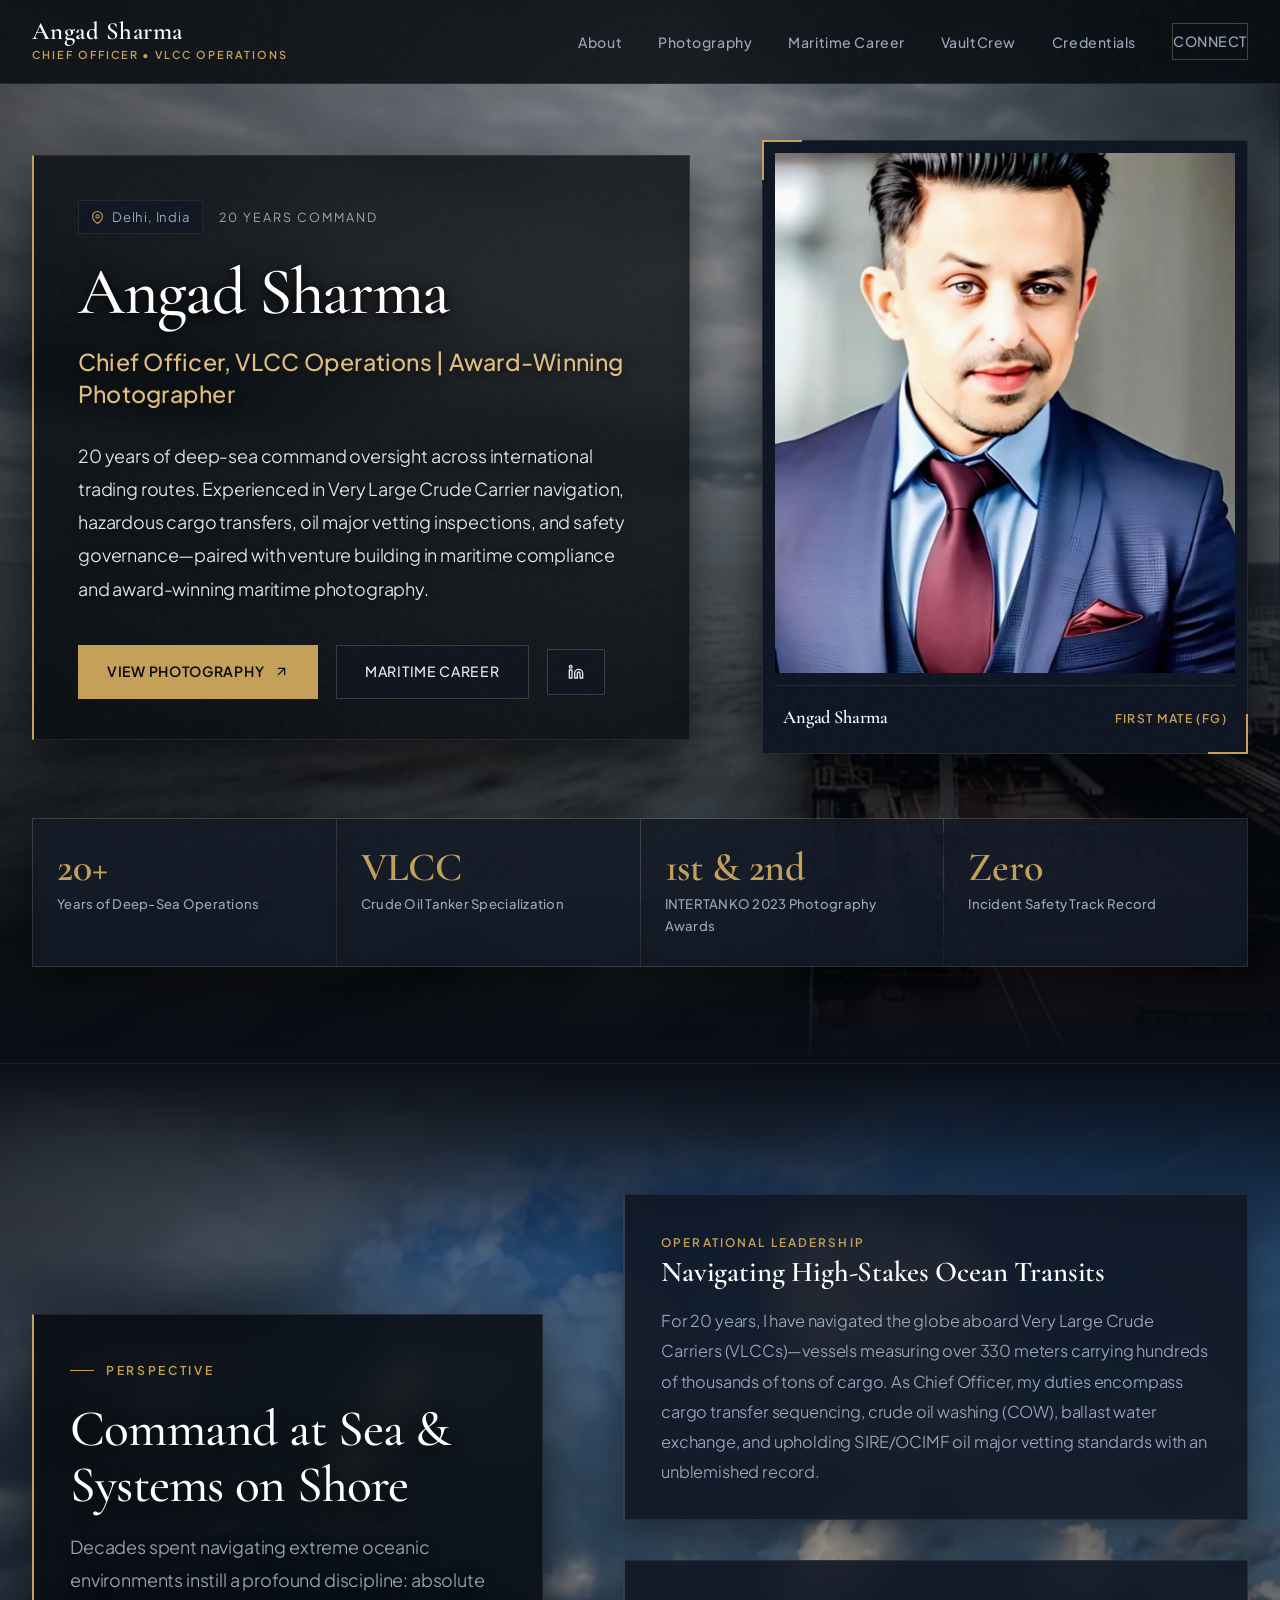
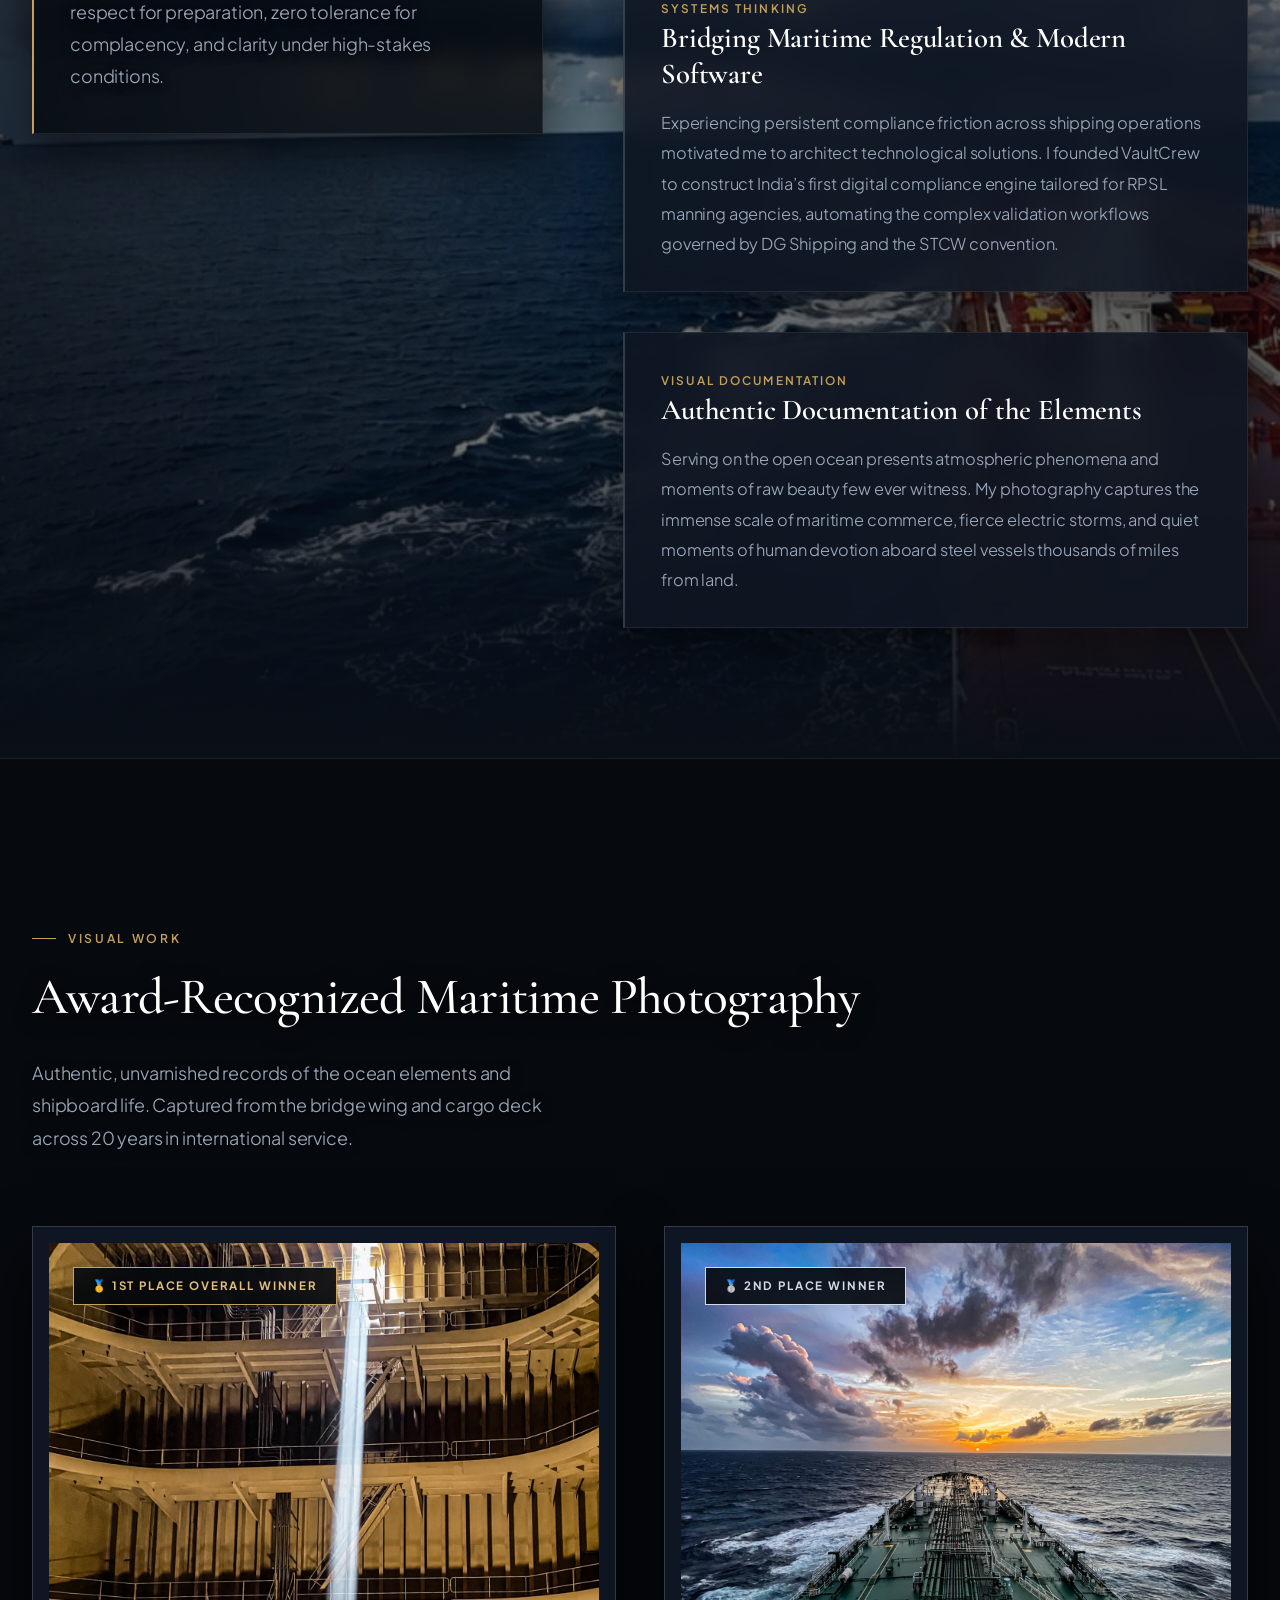
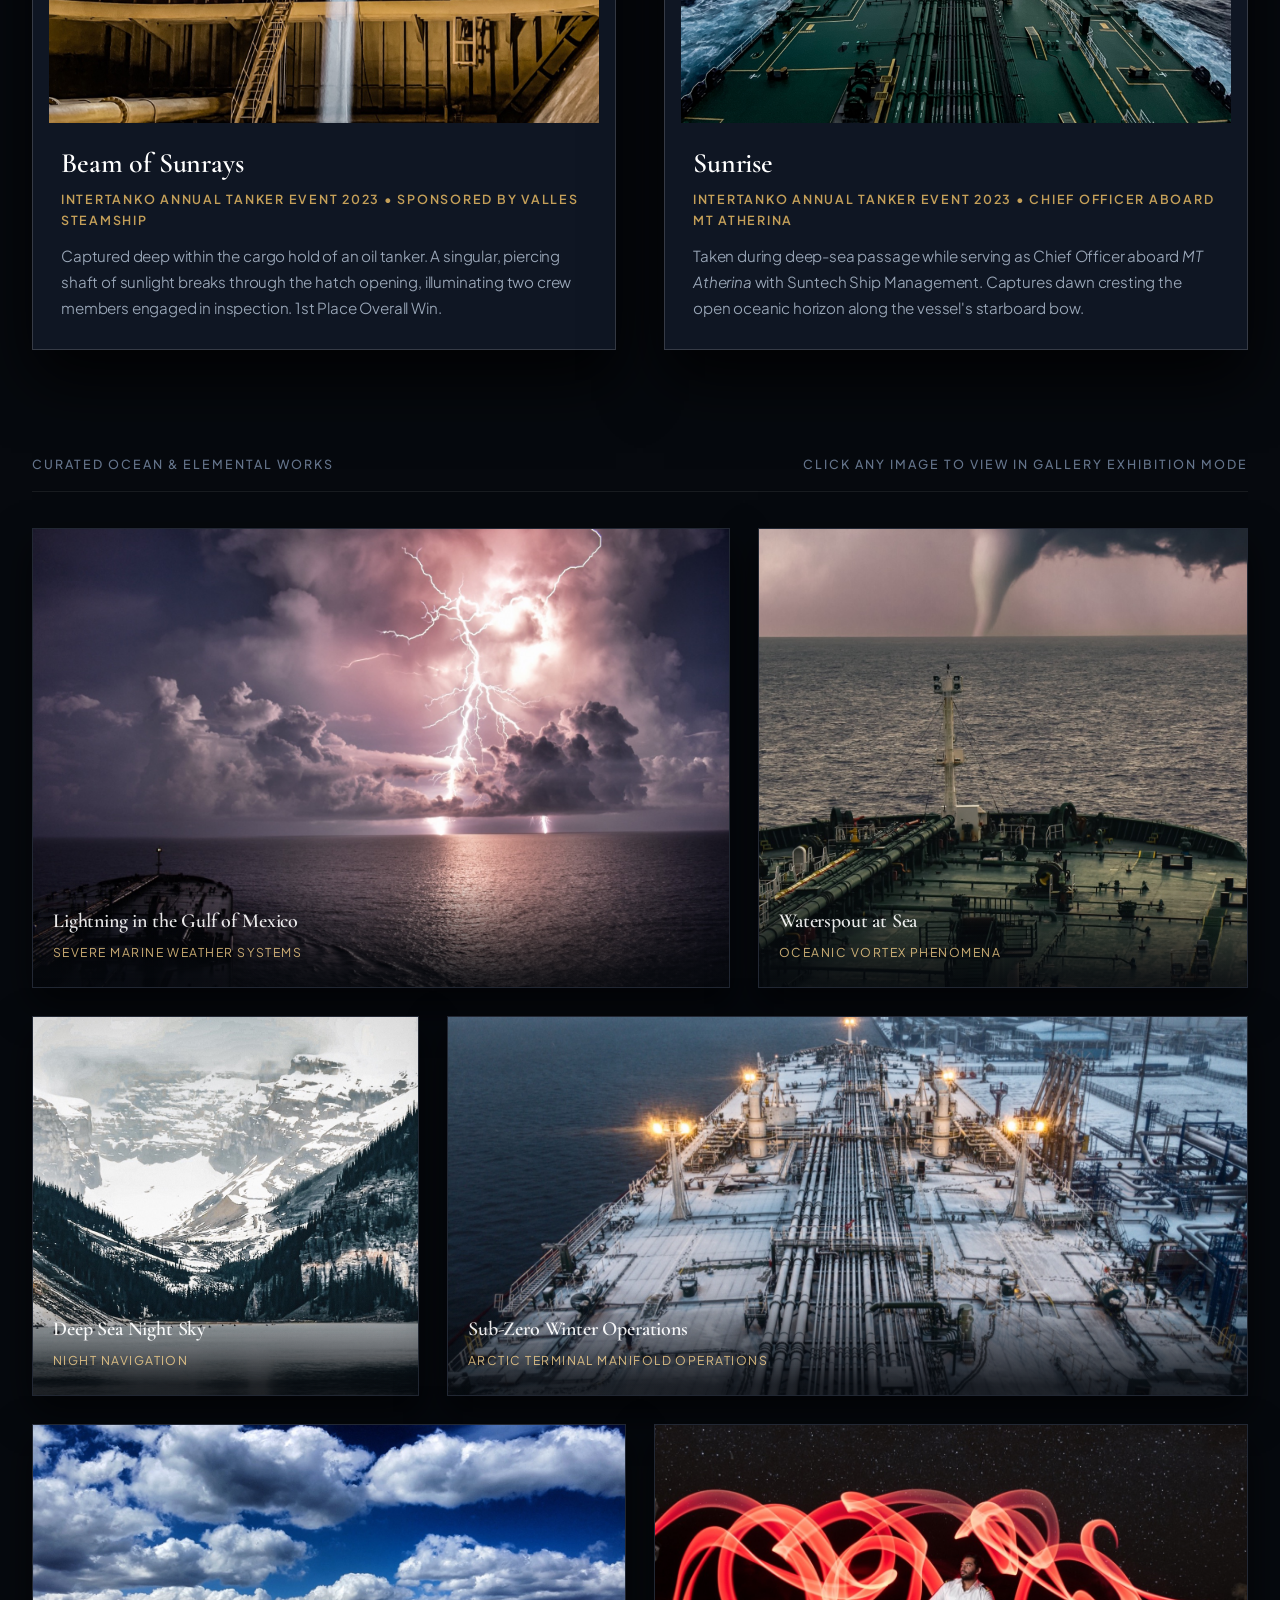
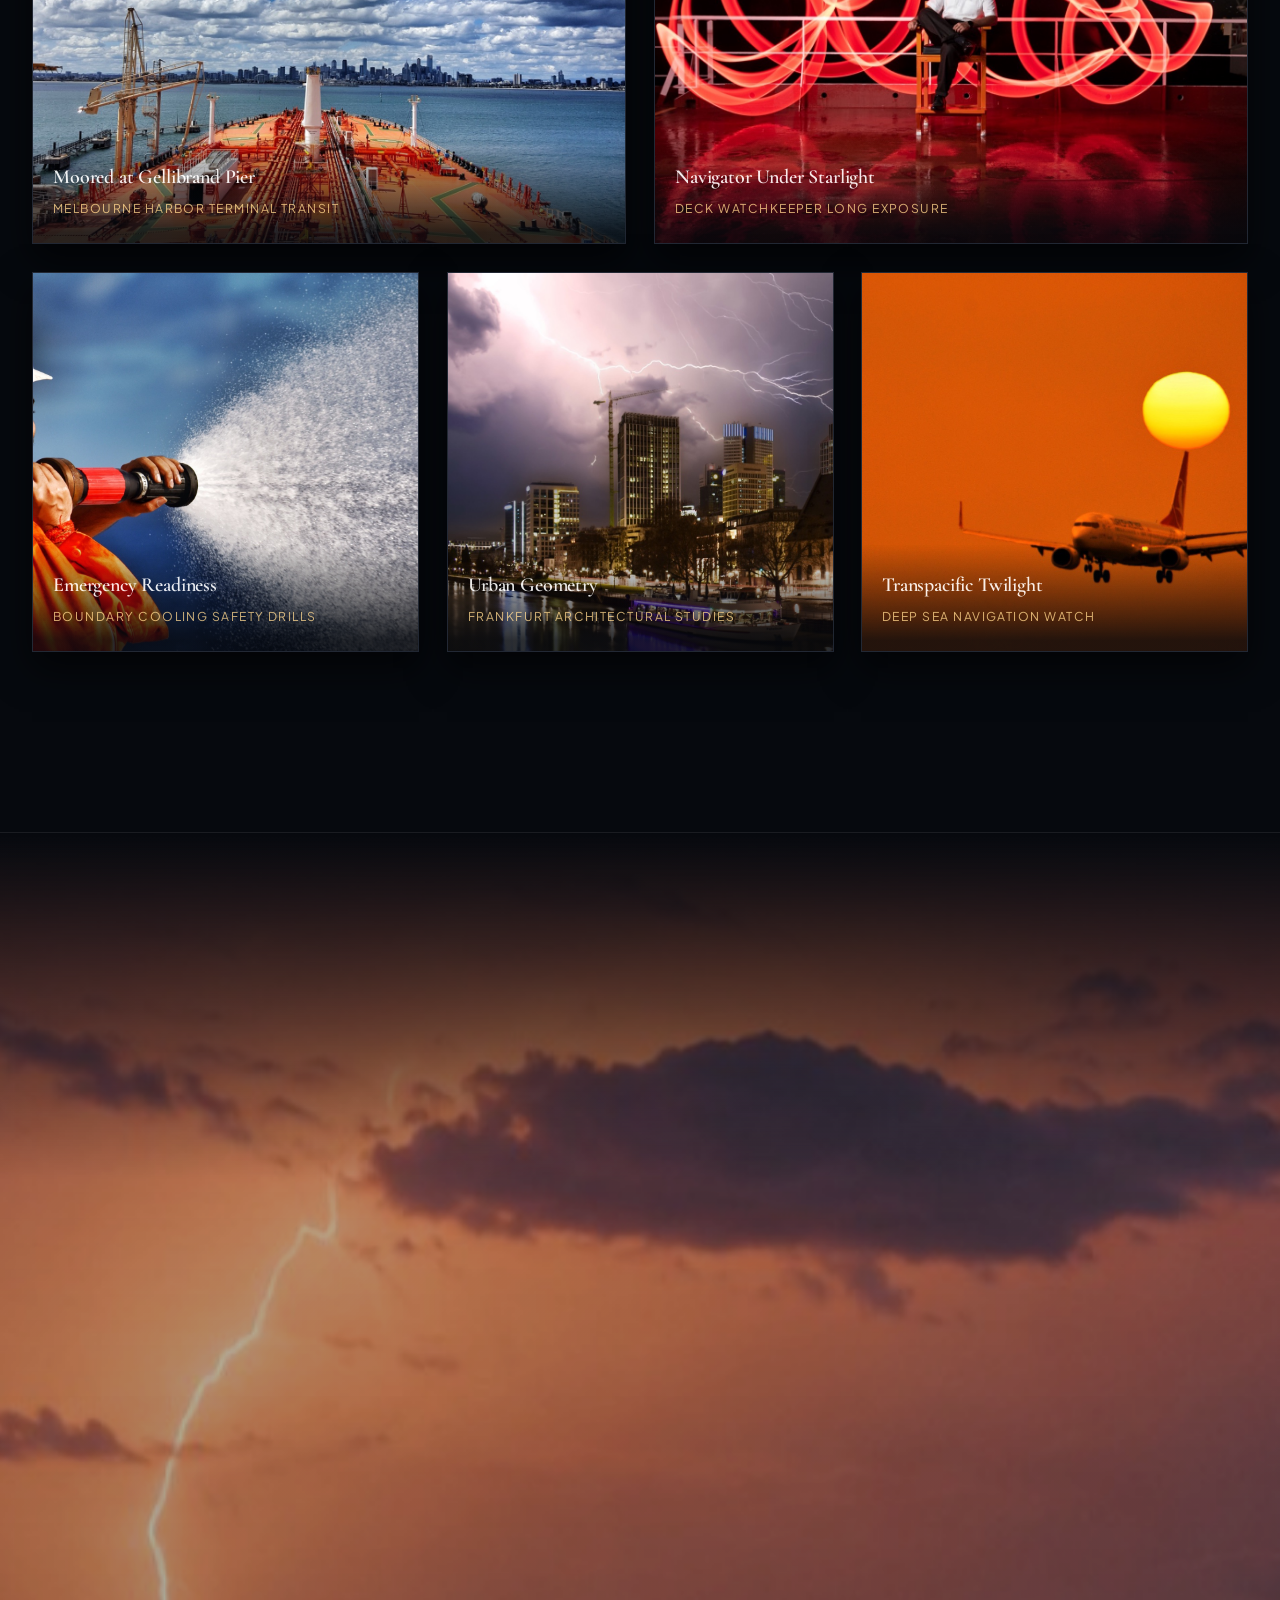
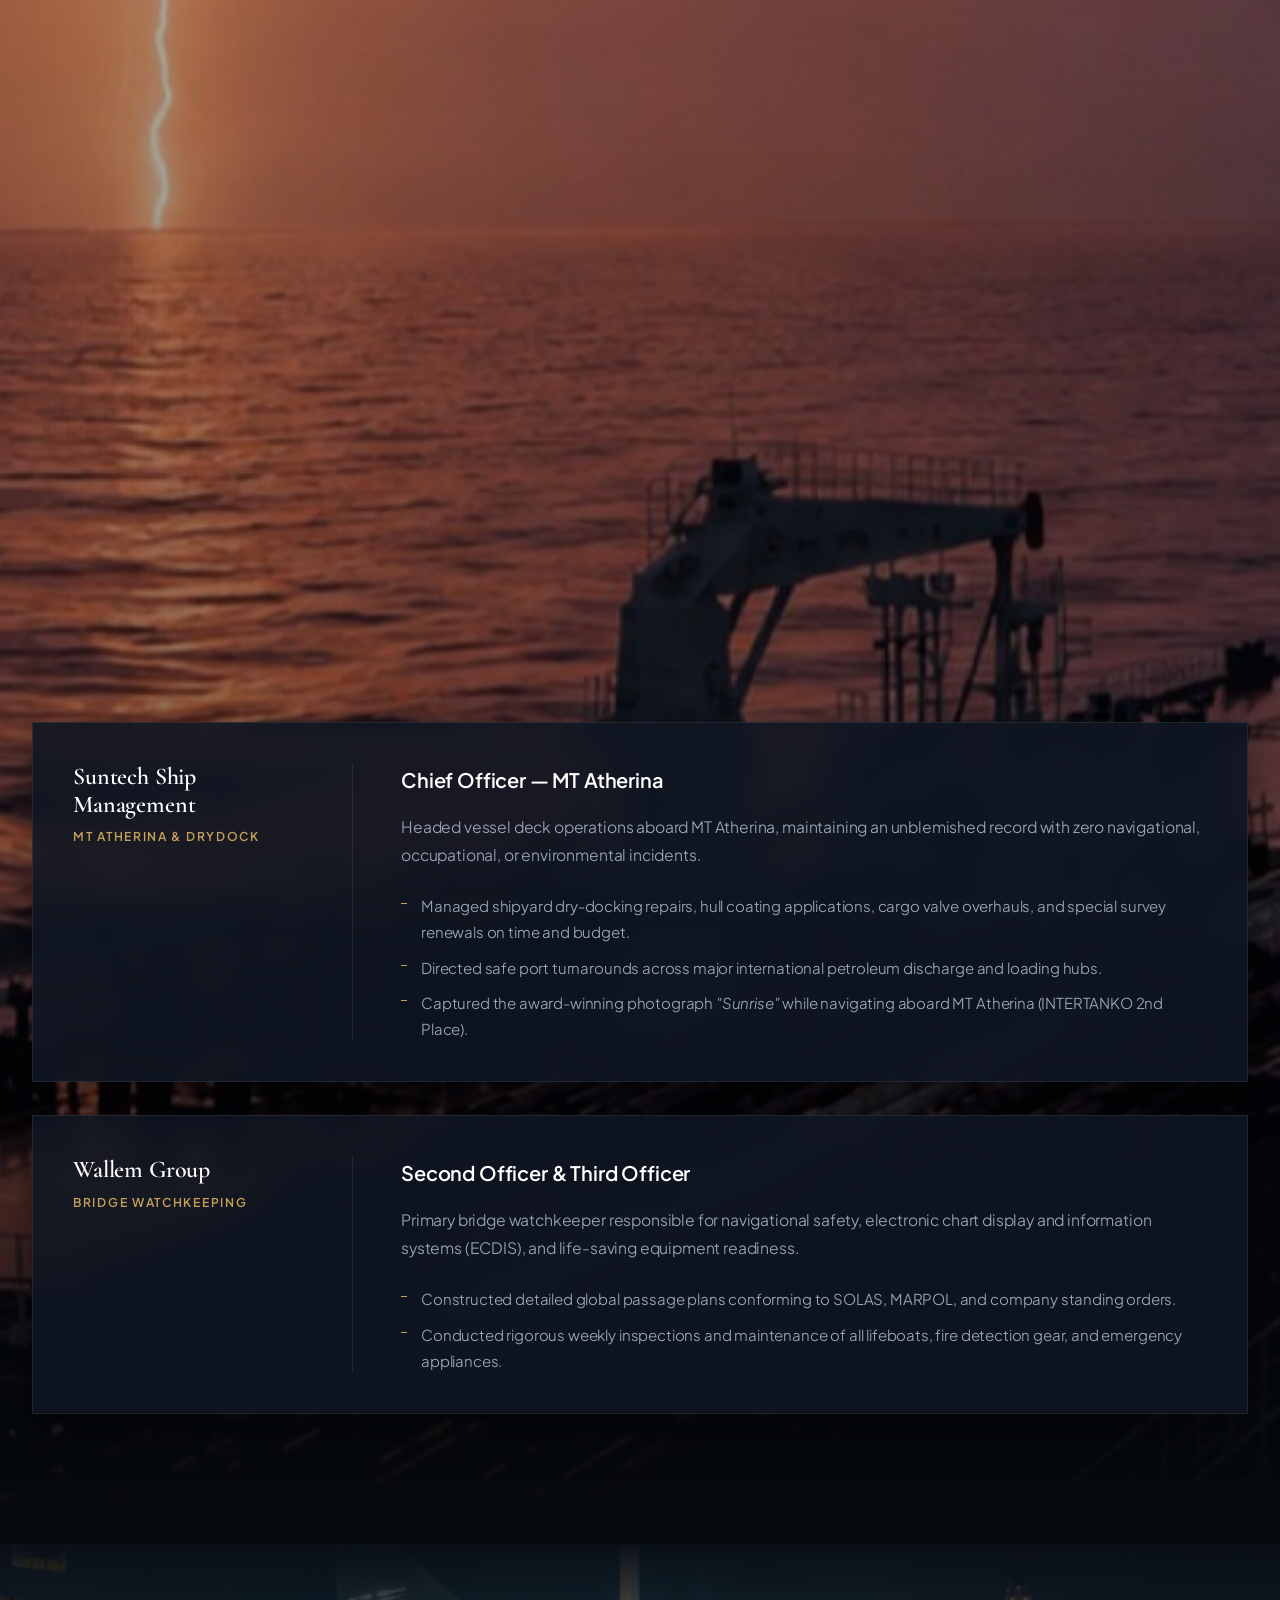
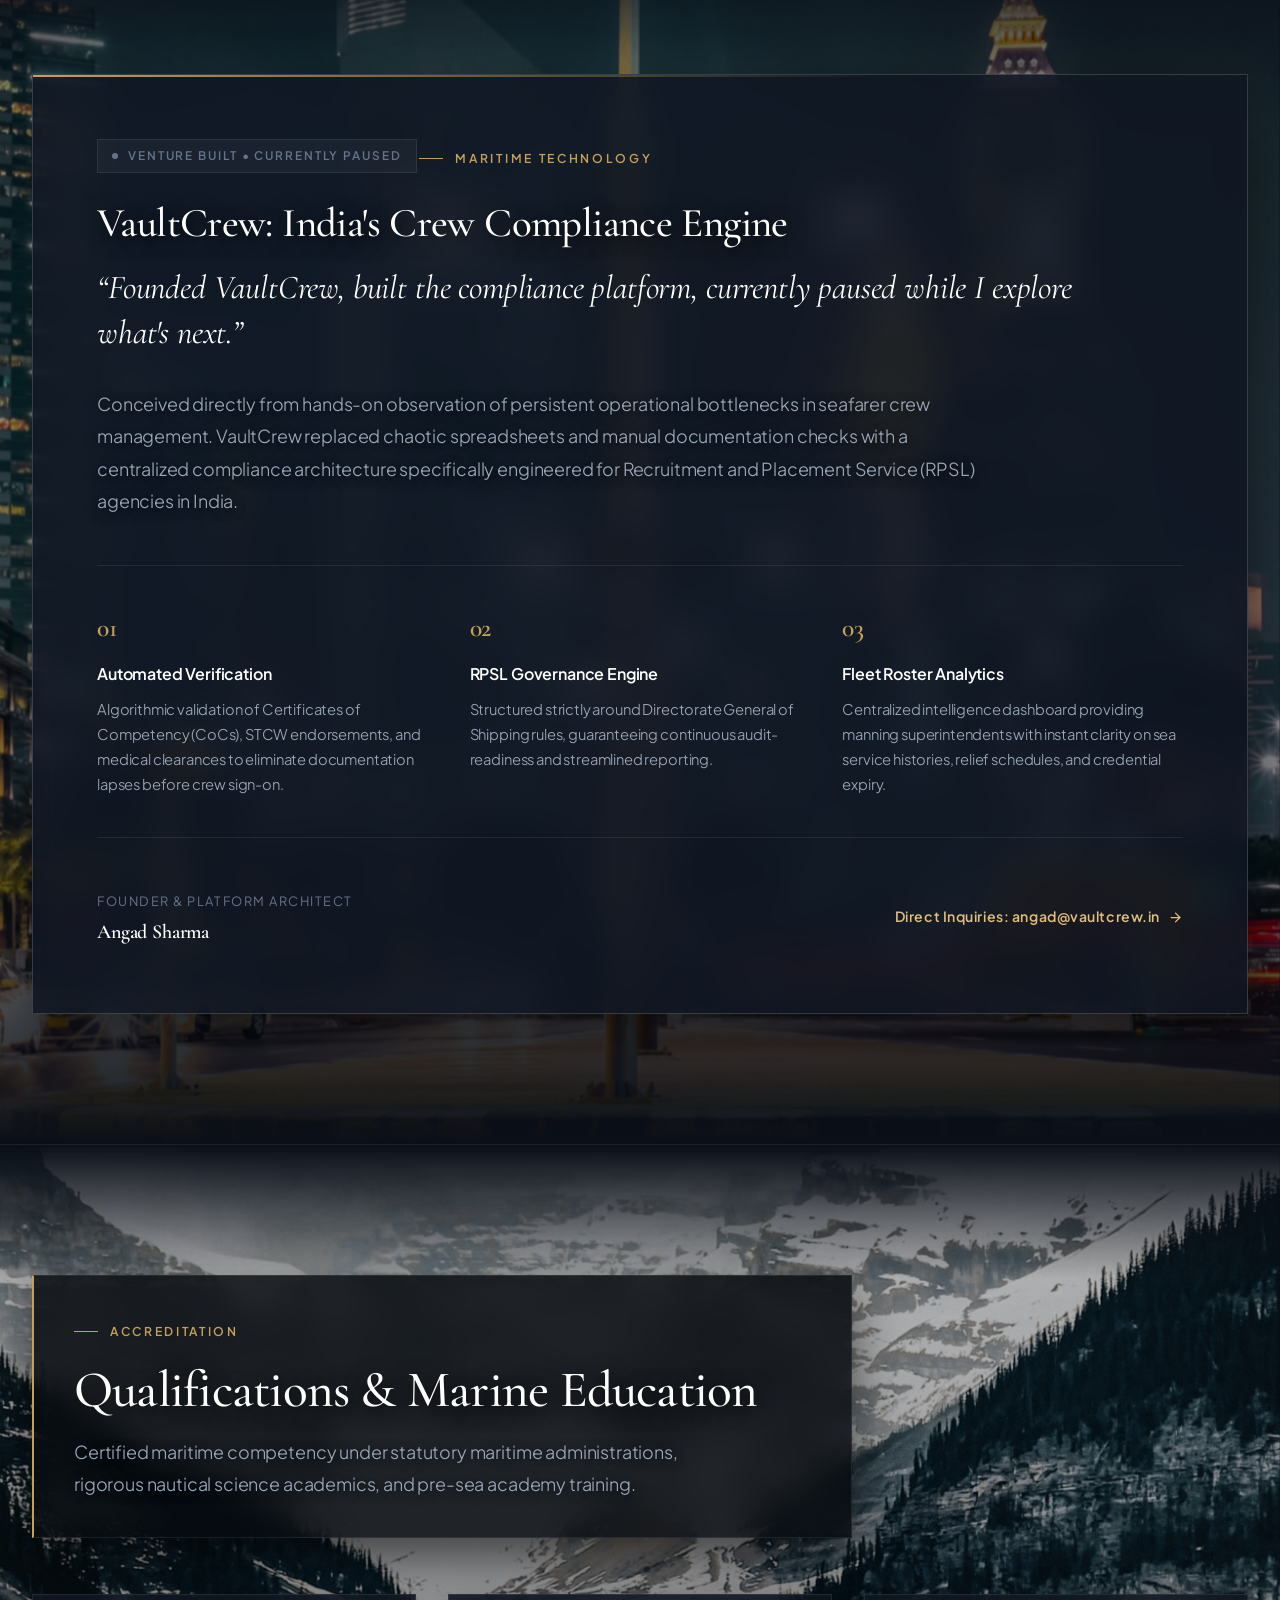
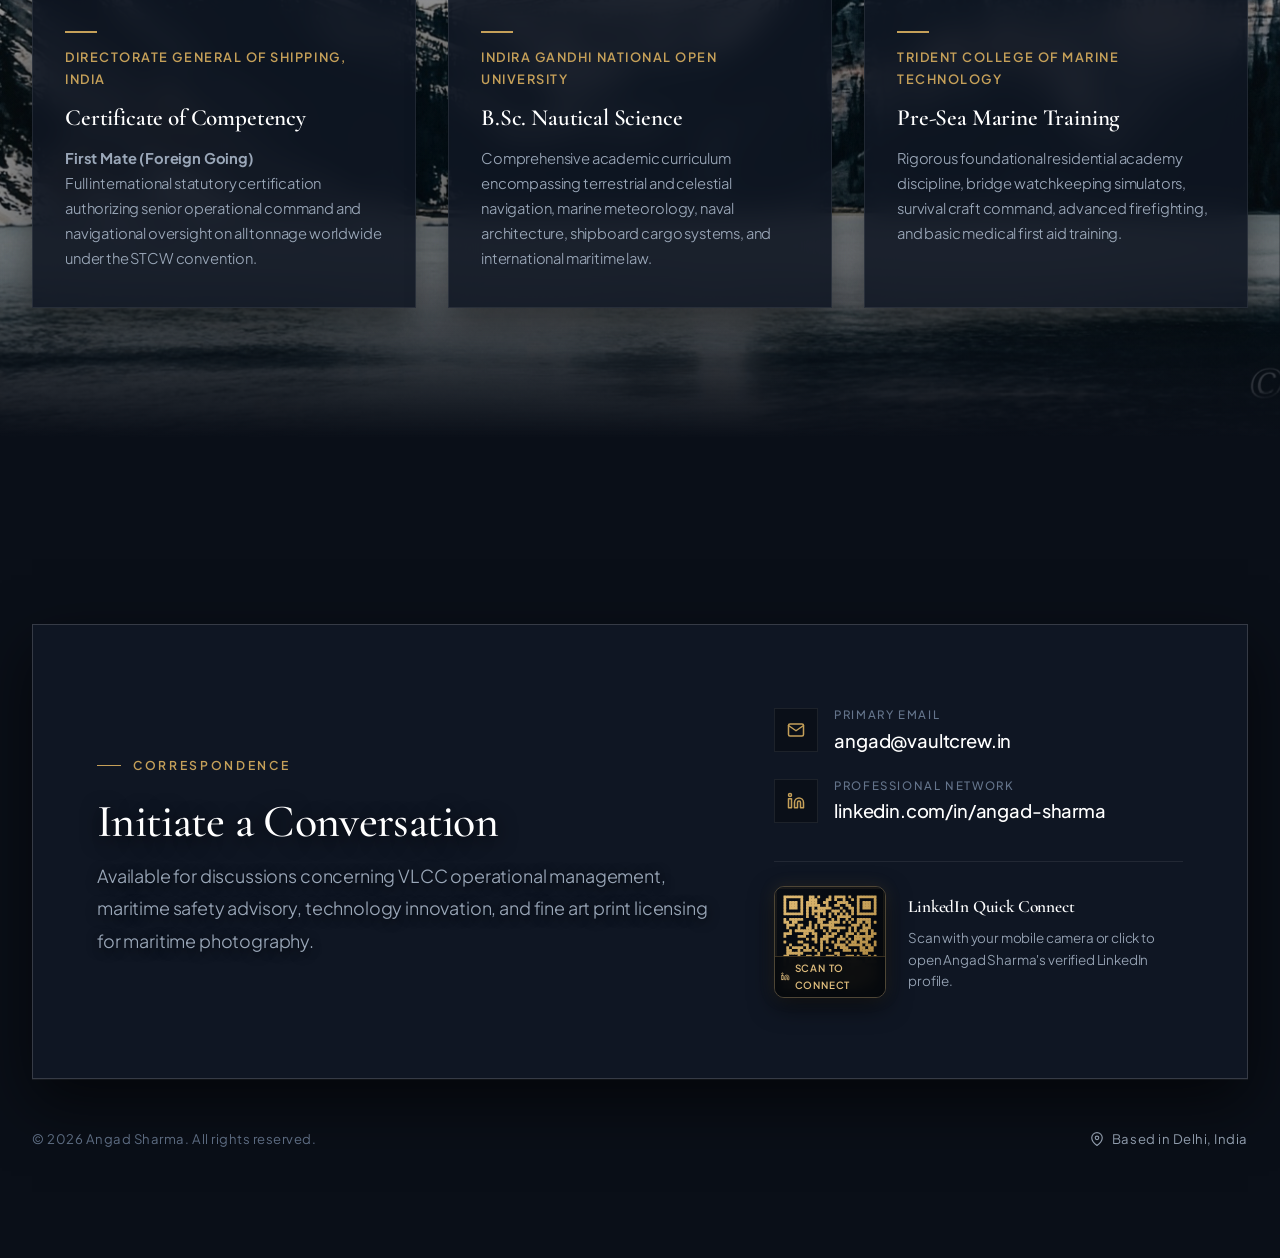
==== commit d6982575: "Revert to original maritime profile photo and CSS" ====
--- a/index.html
+++ b/index.html
@@ -526,7 +526,7 @@
       width: 100%;
       height: 520px;
       object-fit: cover;
-      object-position: center center;
+      object-position: center 15%;
       display: block;
       filter: contrast(1.03) brightness(0.98);
       transition: transform 0.8s var(--ease-out-expo);
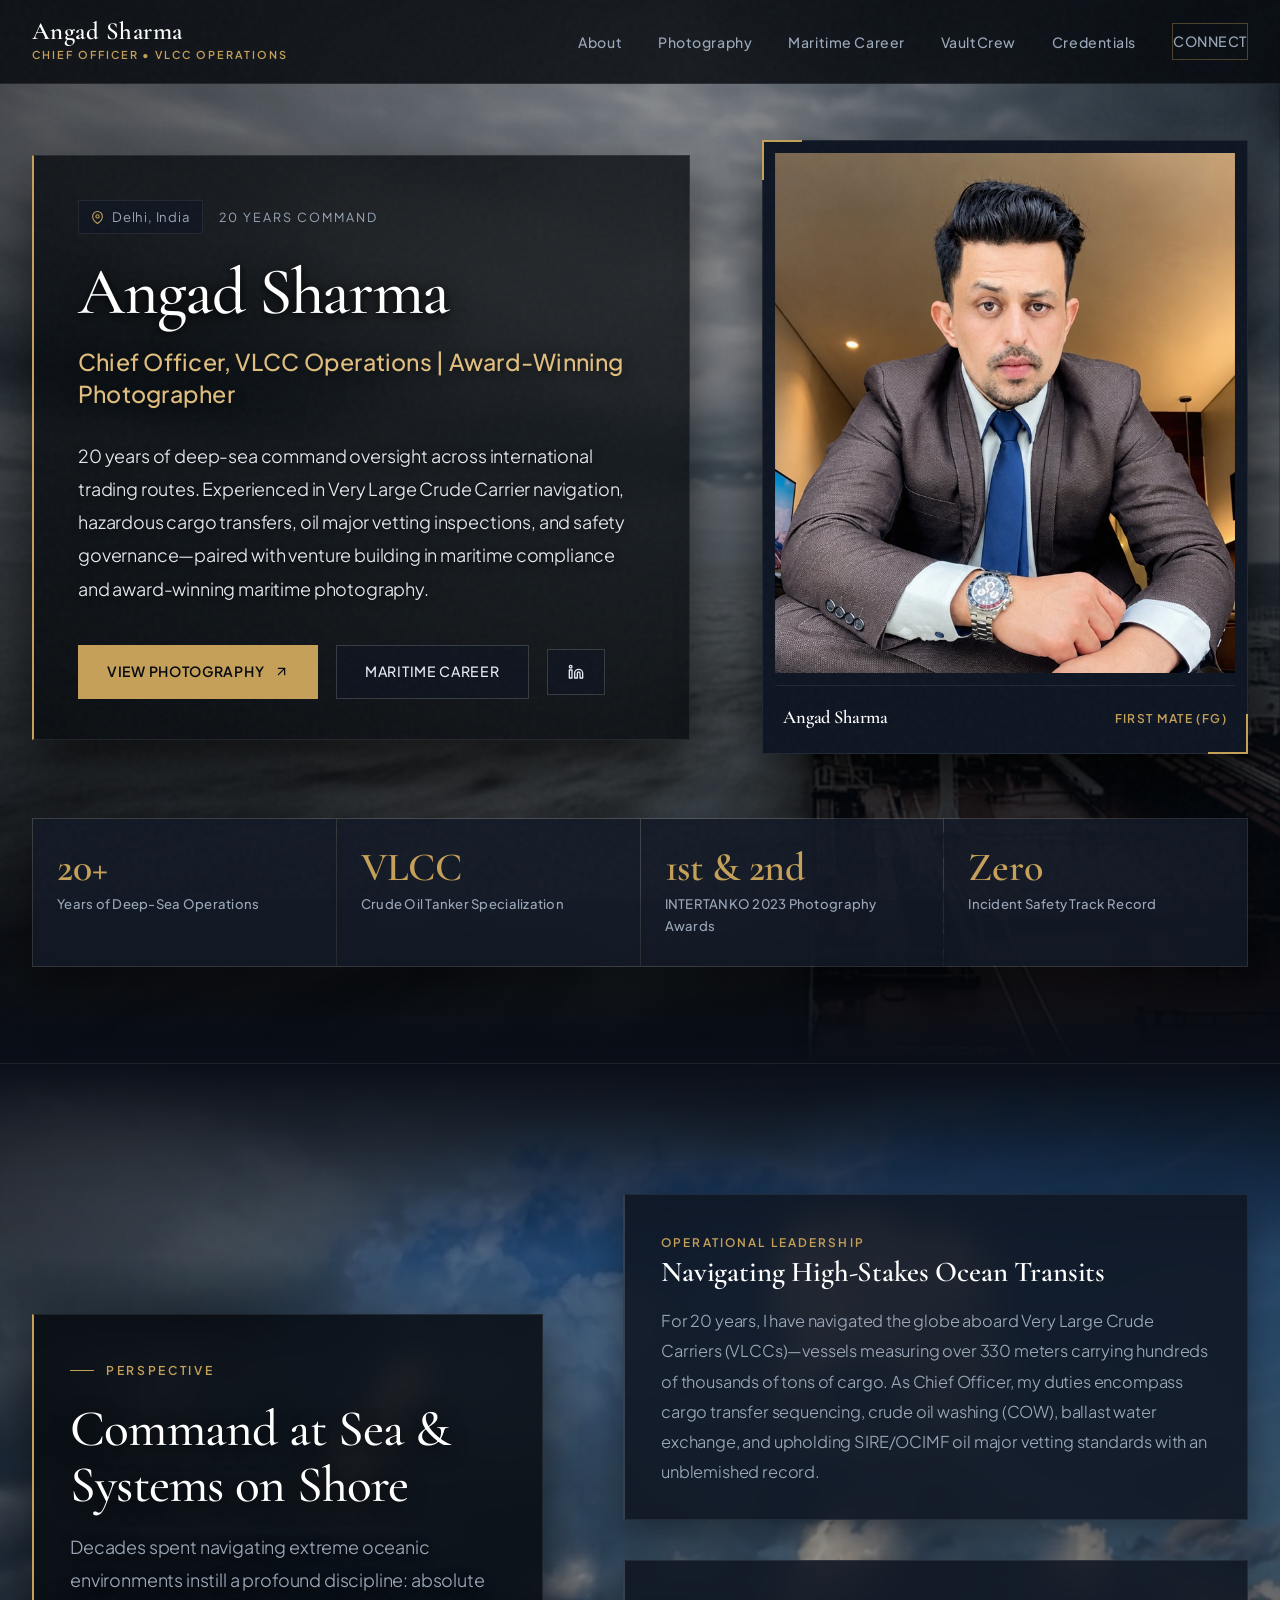
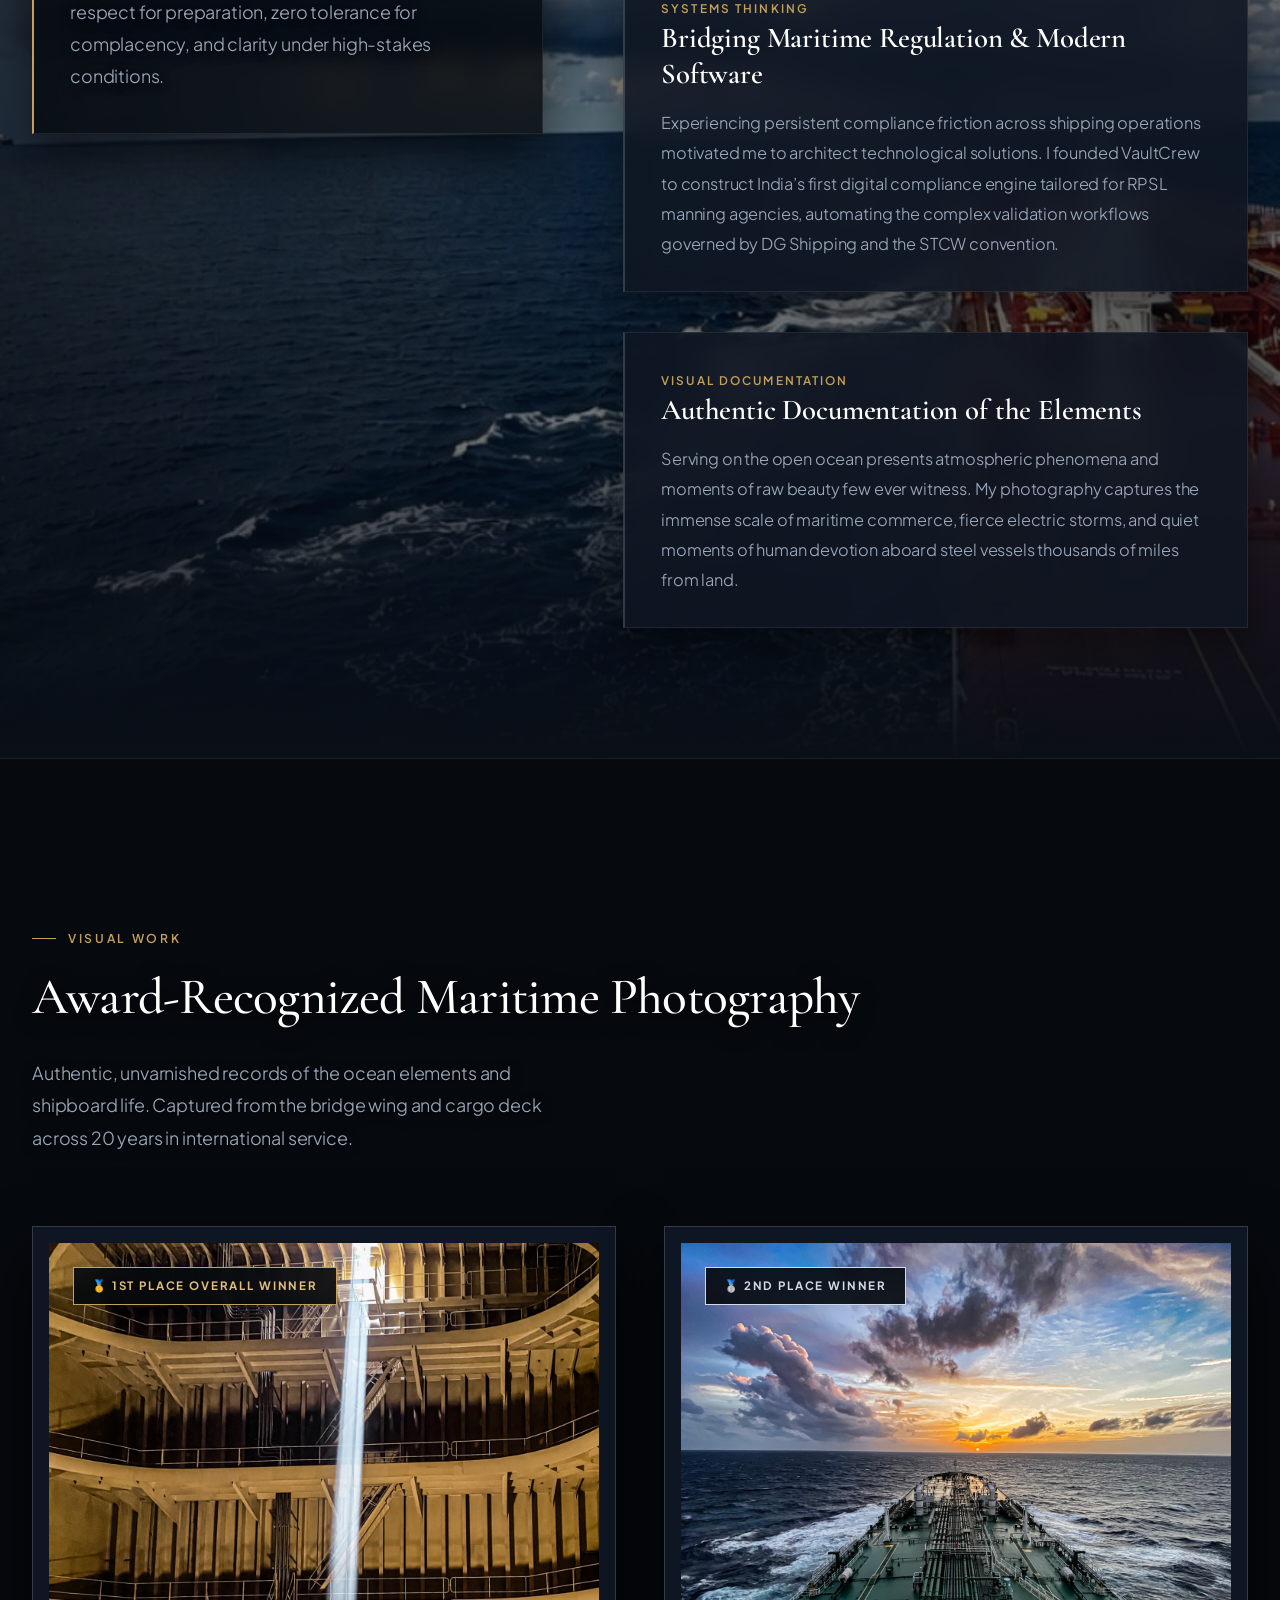
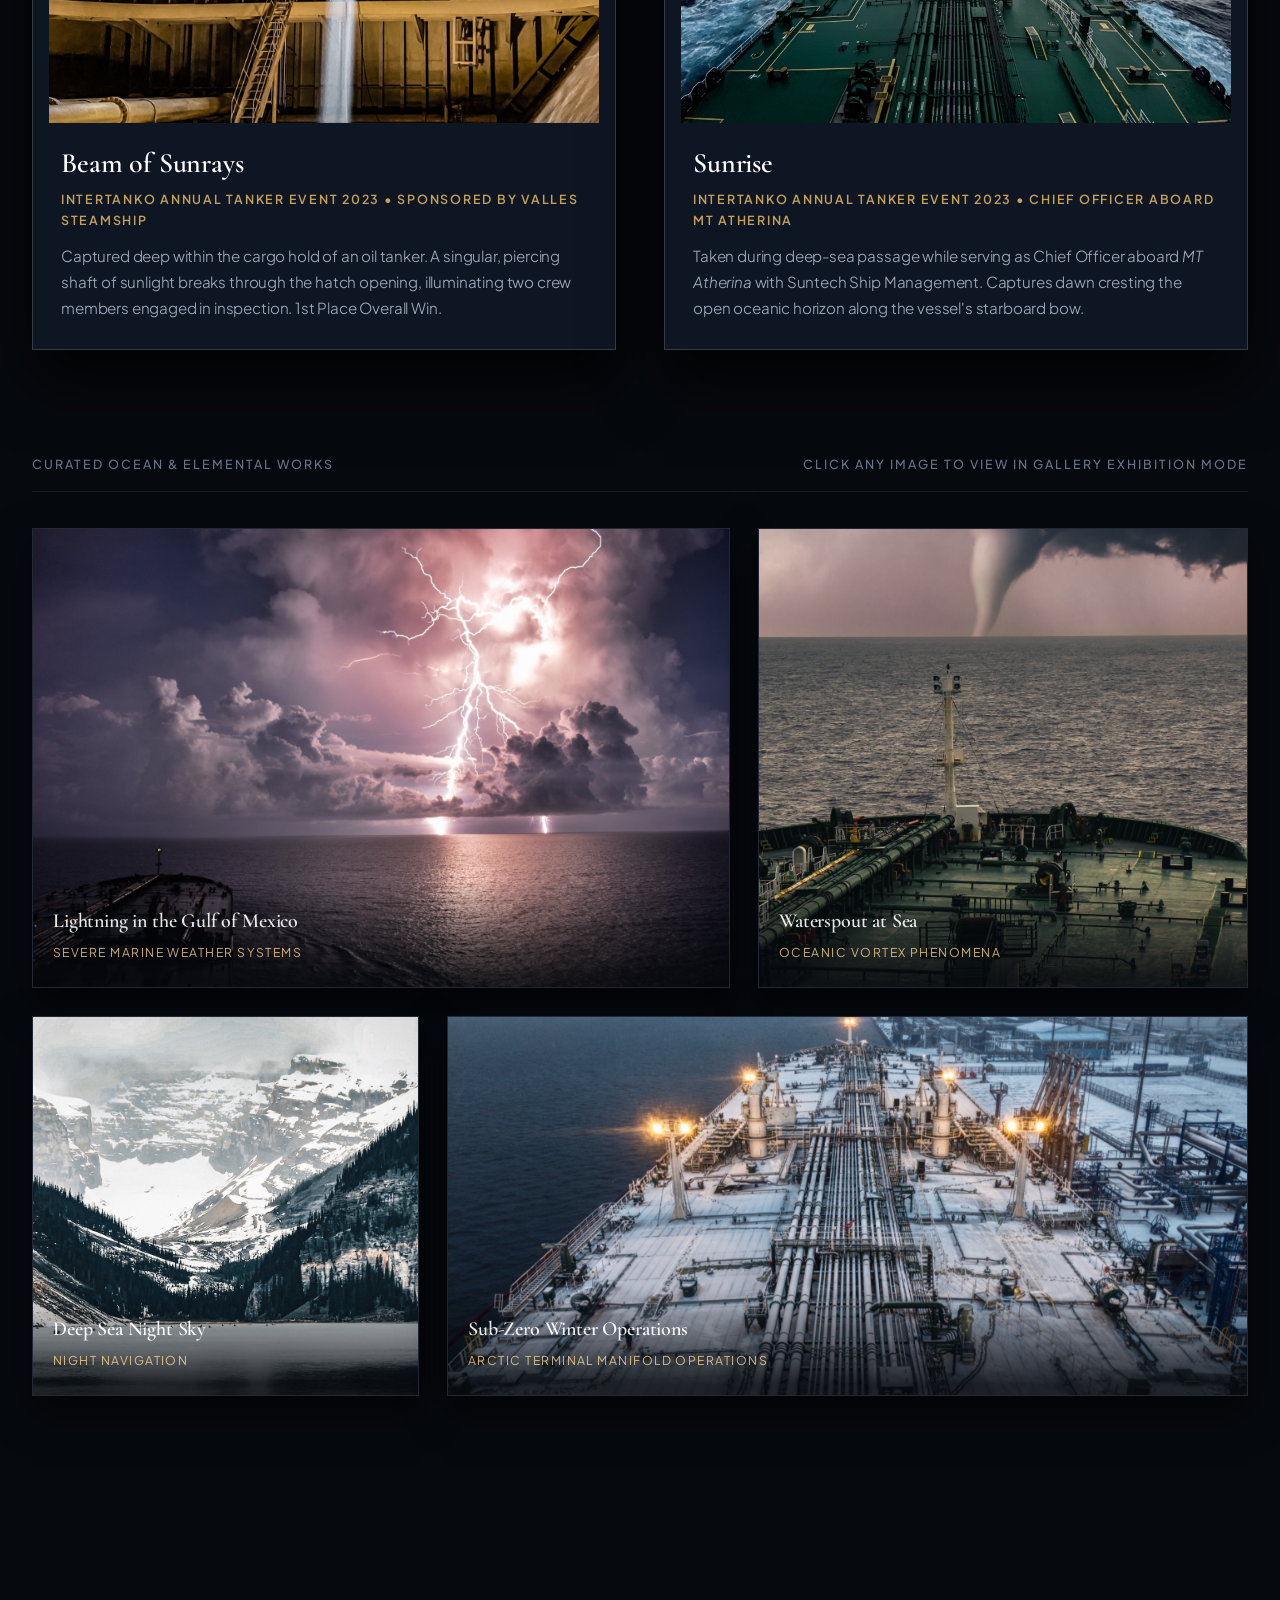
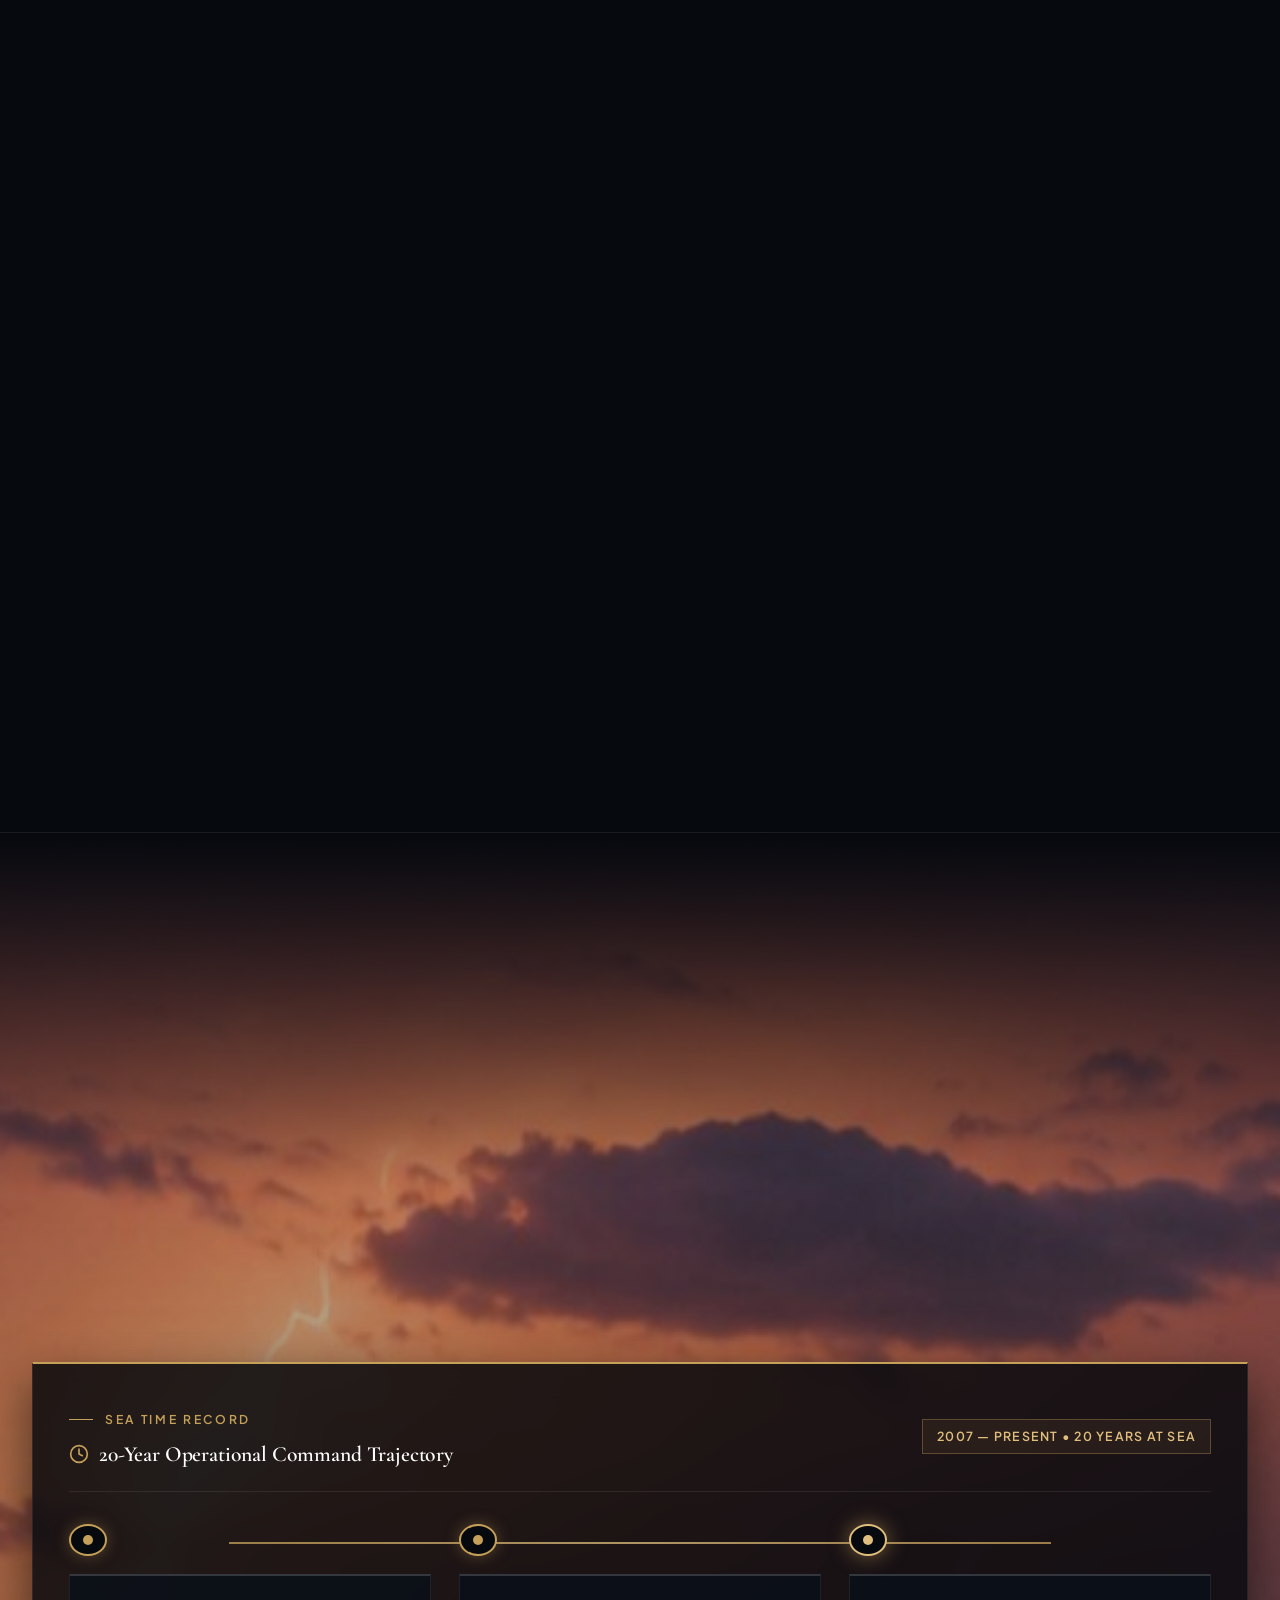
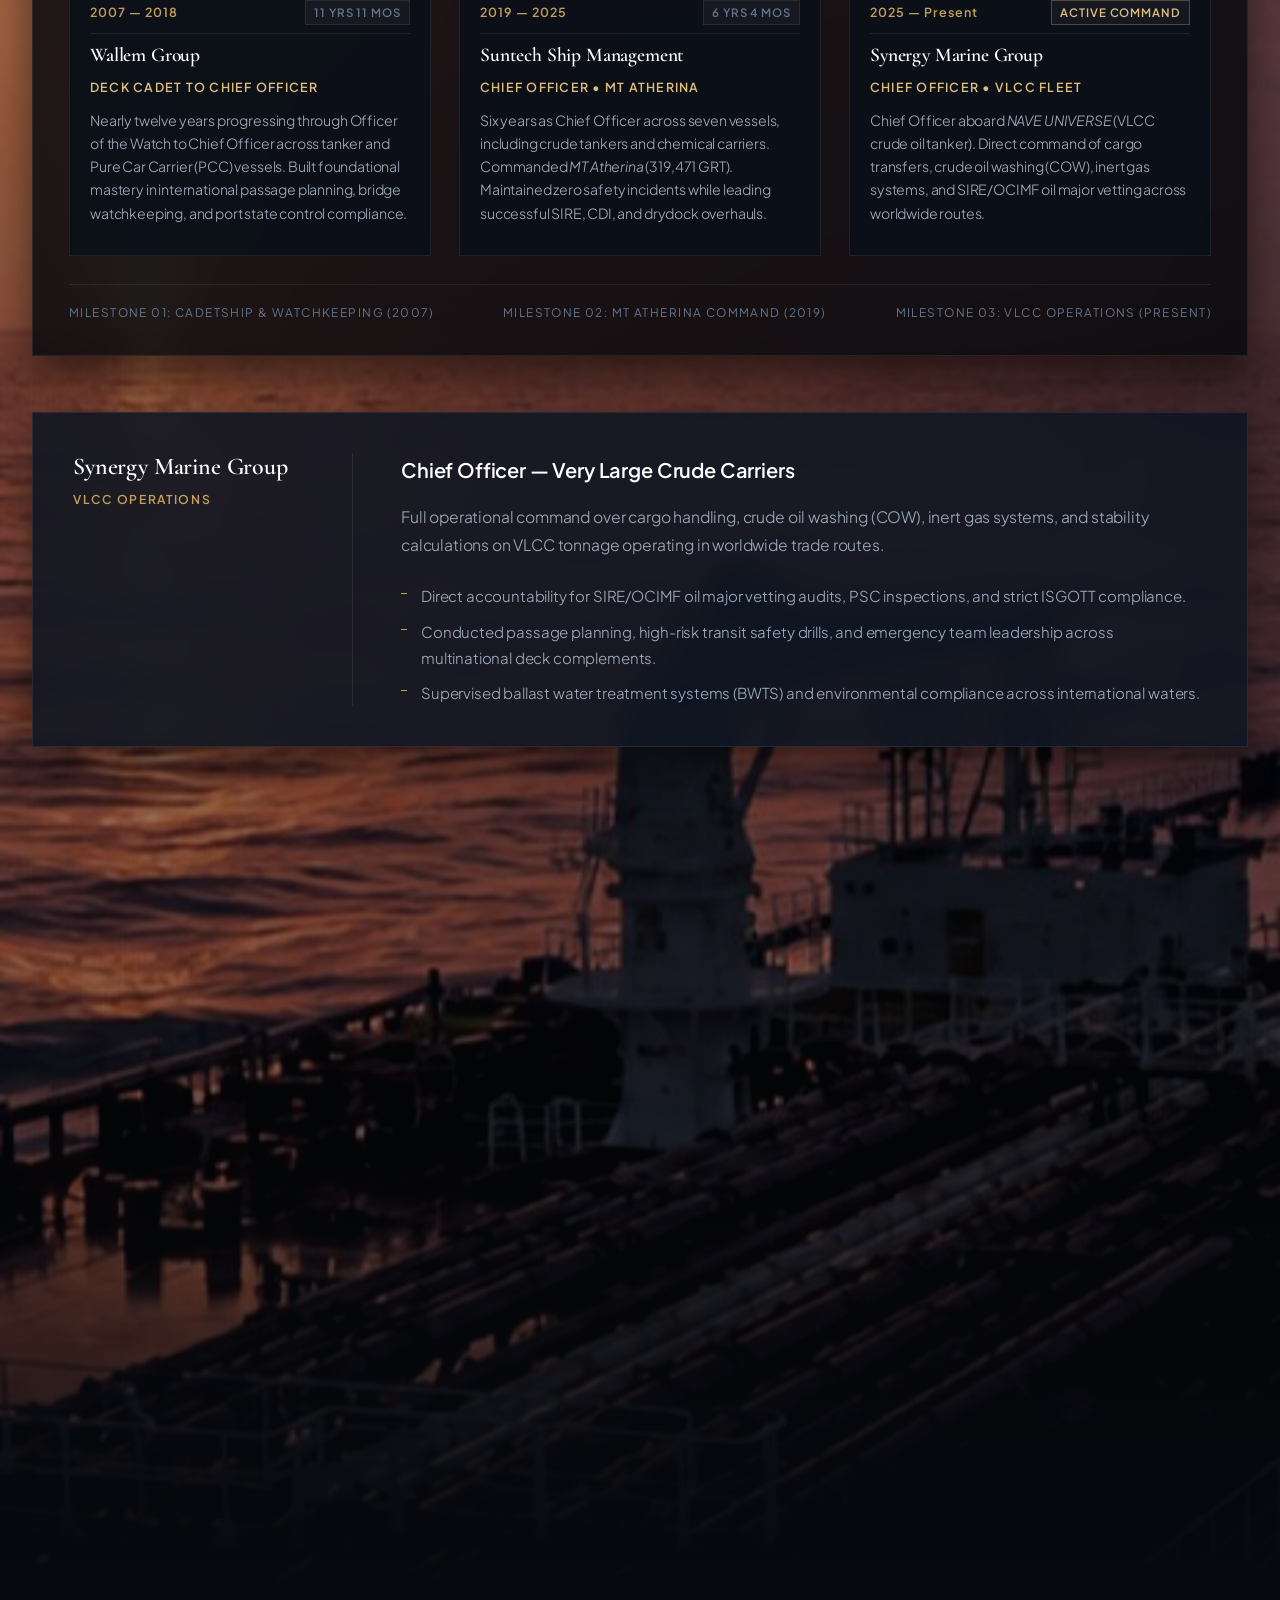
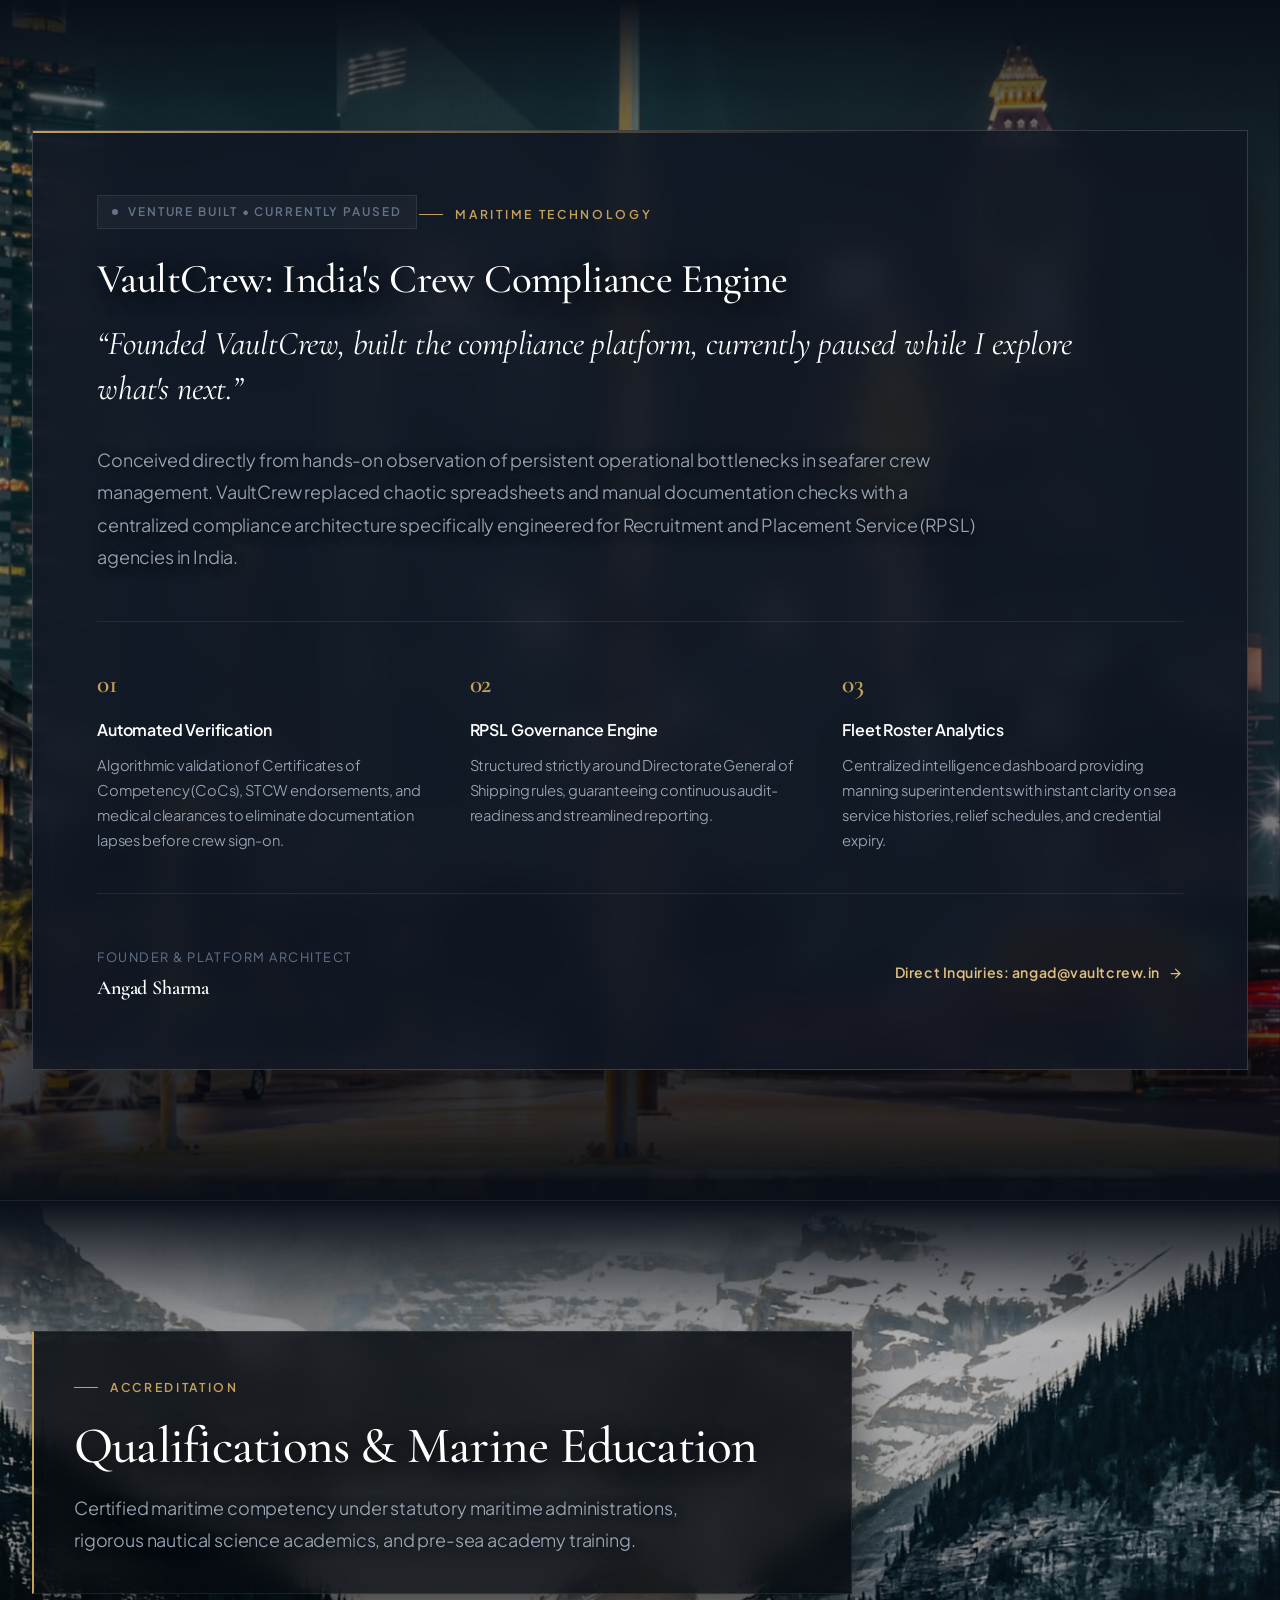
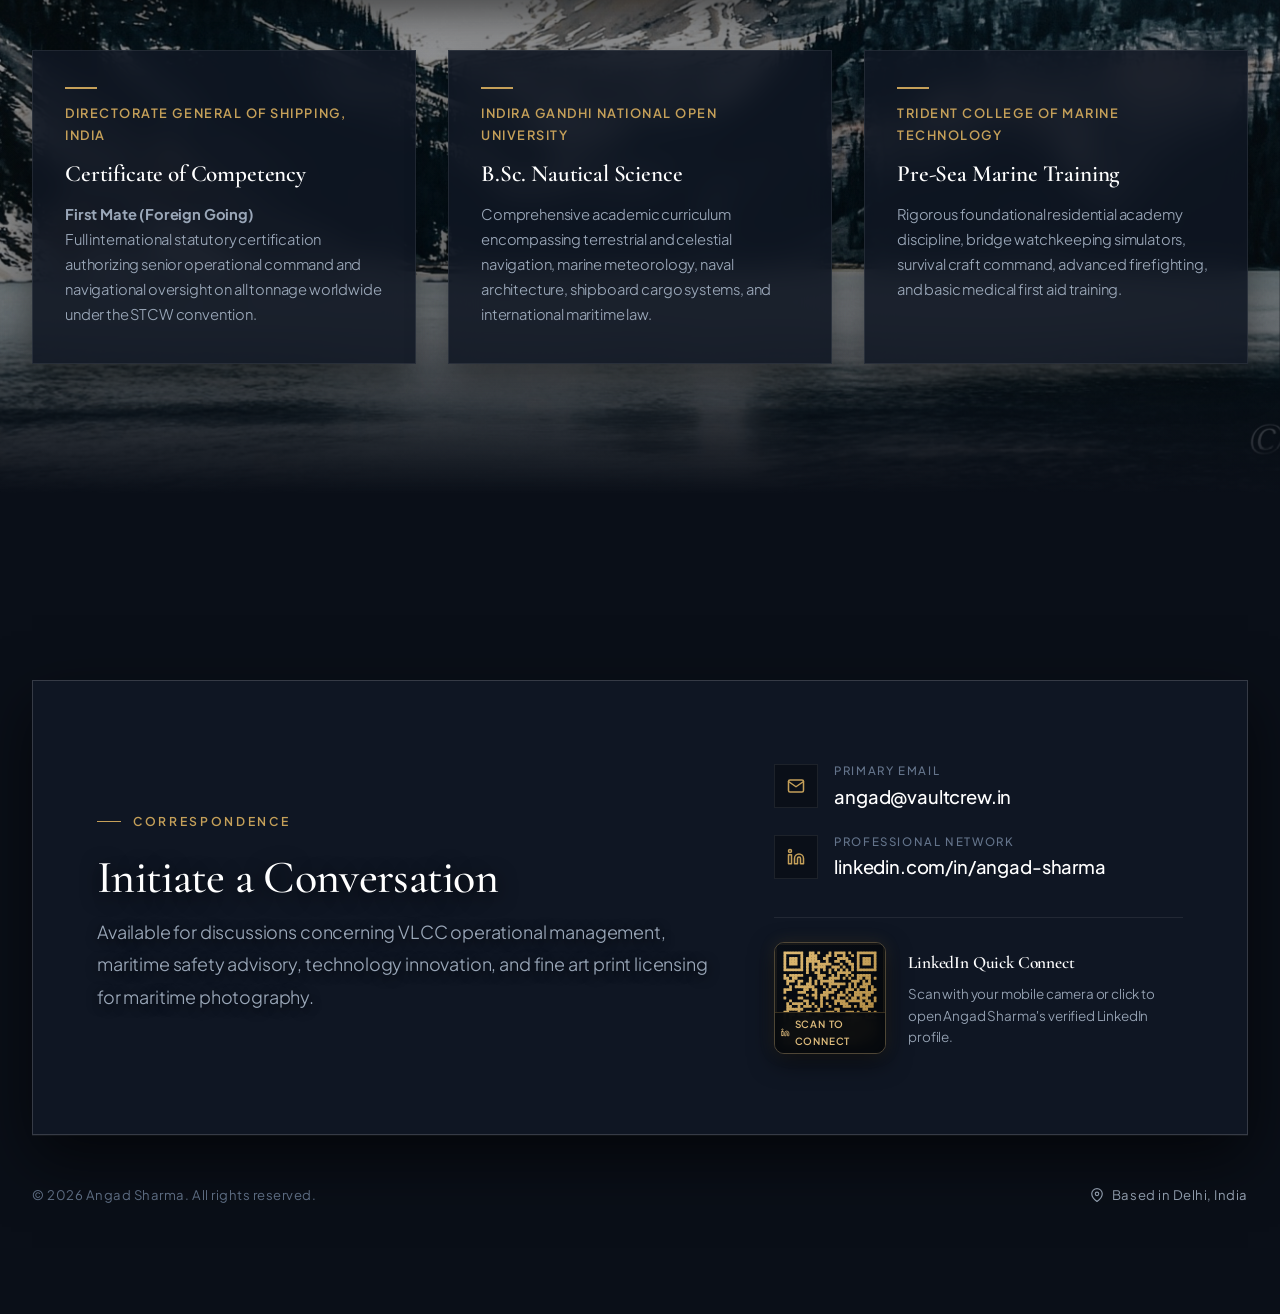
==== commit 8508f9ff: "Add untouched IMG_2642.JPG to Maritime Career section" ====
--- a/index.html
+++ b/index.html
@@ -112,6 +112,15 @@
     }
 
     @media (max-width: 900px) {
+
+      .career-header-grid {
+        grid-template-columns: 1fr;
+      }
+      .career-action-shot {
+        border-right: 1px solid var(--border-line);
+        border-bottom: 2px solid var(--brass);
+      }
+
       section {
         padding: 90px 0;
       }
@@ -904,6 +913,33 @@
     /* ==========================================================================
        SECTION: MARITIME CAREER (With Tanker Bow Background Photography)
        ========================================================================== */
+    
+    .career-header-grid {
+      display: grid;
+      grid-template-columns: 1.2fr 1fr;
+      gap: 32px;
+      margin-bottom: 24px;
+      align-items: stretch;
+    }
+
+    .career-action-shot {
+      position: relative;
+      background: var(--abyss-card-solid);
+      border: 1px solid var(--border-line);
+      padding: 12px;
+      box-shadow: 0 20px 48px rgba(0, 0, 0, 0.6);
+      border-right: 2px solid var(--brass);
+    }
+    
+    .career-action-img {
+      width: 100%;
+      height: 100%;
+      min-height: 280px;
+      object-fit: cover;
+      object-position: center;
+      display: block;
+    }
+
     .career-header-panel {
       background: rgba(6, 9, 14, 0.82);
       backdrop-filter: blur(16px);
@@ -1740,6 +1776,15 @@
     }
 
     @media (max-width: 900px) {
+
+      .career-header-grid {
+        grid-template-columns: 1fr;
+      }
+      .career-action-shot {
+        border-right: 1px solid var(--border-line);
+        border-bottom: 2px solid var(--brass);
+      }
+
       .timeline-track-grid {
         grid-template-columns: 1fr;
         gap: 28px;
@@ -2073,12 +2118,17 @@
       </div>
 
       <div class="container">
-        <div class="career-header-panel reveal">
-          <span class="section-eyebrow">Navigational Log</span>
-          <h2 class="heading-display">20 Years of Operational Command</h2>
-          <p class="lead-paragraph">
-            Proven leadership on world-class tanker fleets. Zero-incident record across complex cargo operations, dry-docking overhauls, and strict oil major vetting regimes.
-          </p>
+        <div class="career-header-grid reveal">
+          <div class="career-header-panel">
+            <span class="section-eyebrow">Navigational Log</span>
+            <h2 class="heading-display">20 Years of Operational Command</h2>
+            <p class="lead-paragraph">
+              Proven leadership on world-class tanker fleets. Zero-incident record across complex cargo operations, dry-docking overhauls, and strict oil major vetting regimes.
+            </p>
+          </div>
+          <div class="career-action-shot">
+            <img src="photos/IMG_2642.JPG" alt="Chief Officer in safety gear on deck at sea" class="career-action-img" loading="lazy">
+          </div>
         </div>
 
         <!-- VISUAL SEA TIME CAREER TIMELINE (Real sea time spanning 20 years: Wallem, Suntech, Synergy) -->
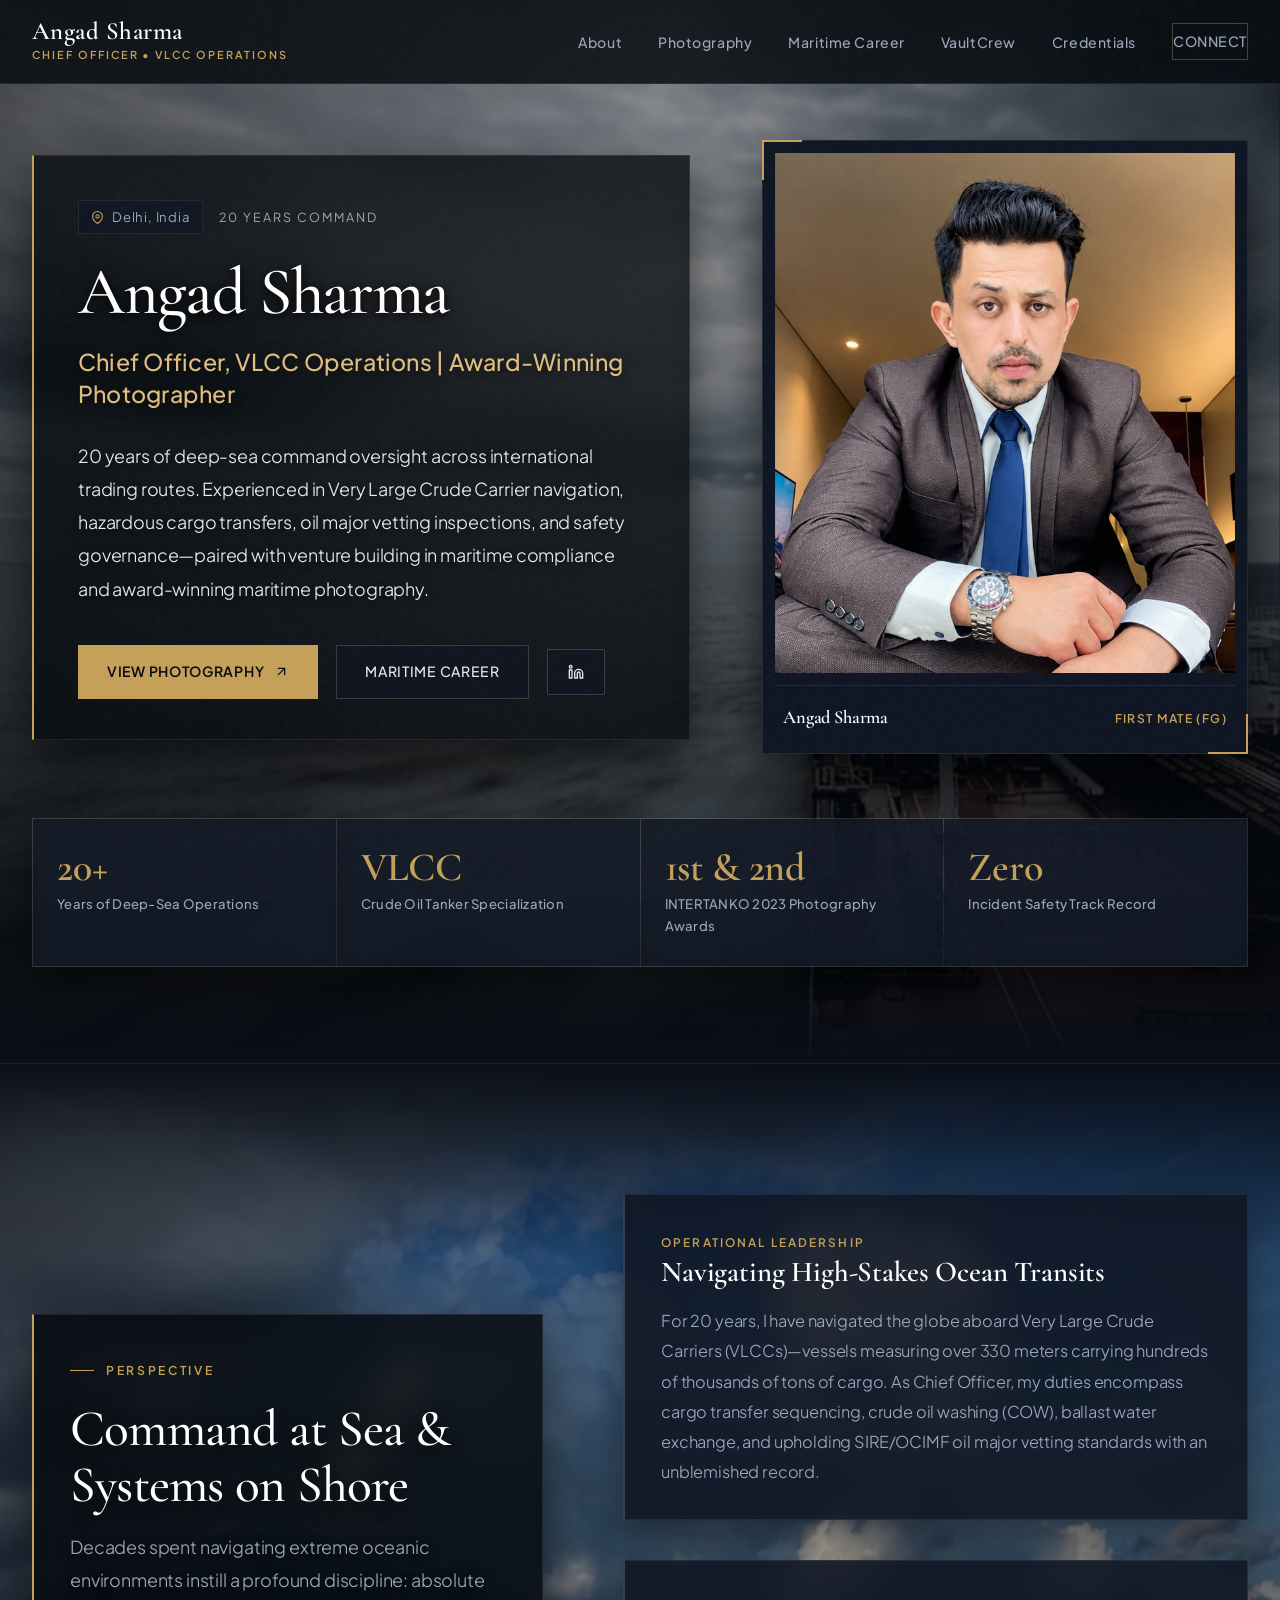
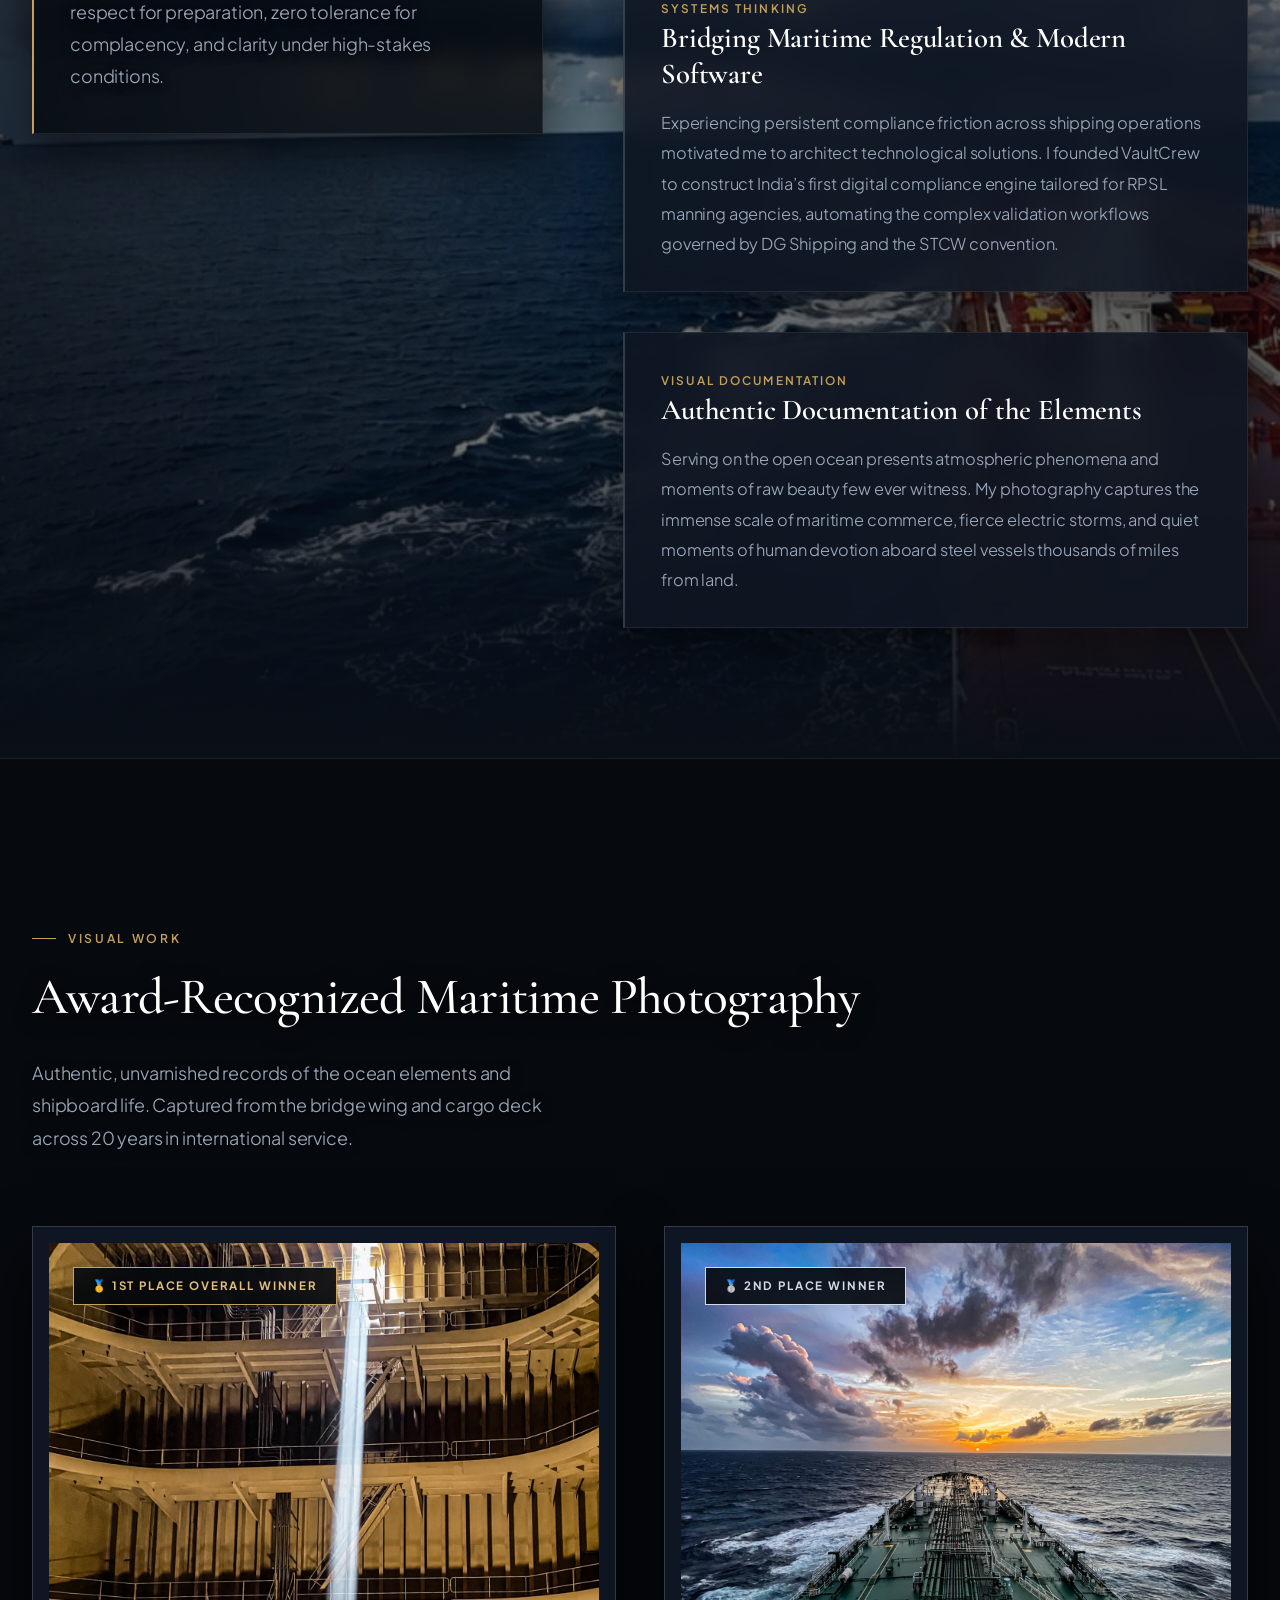
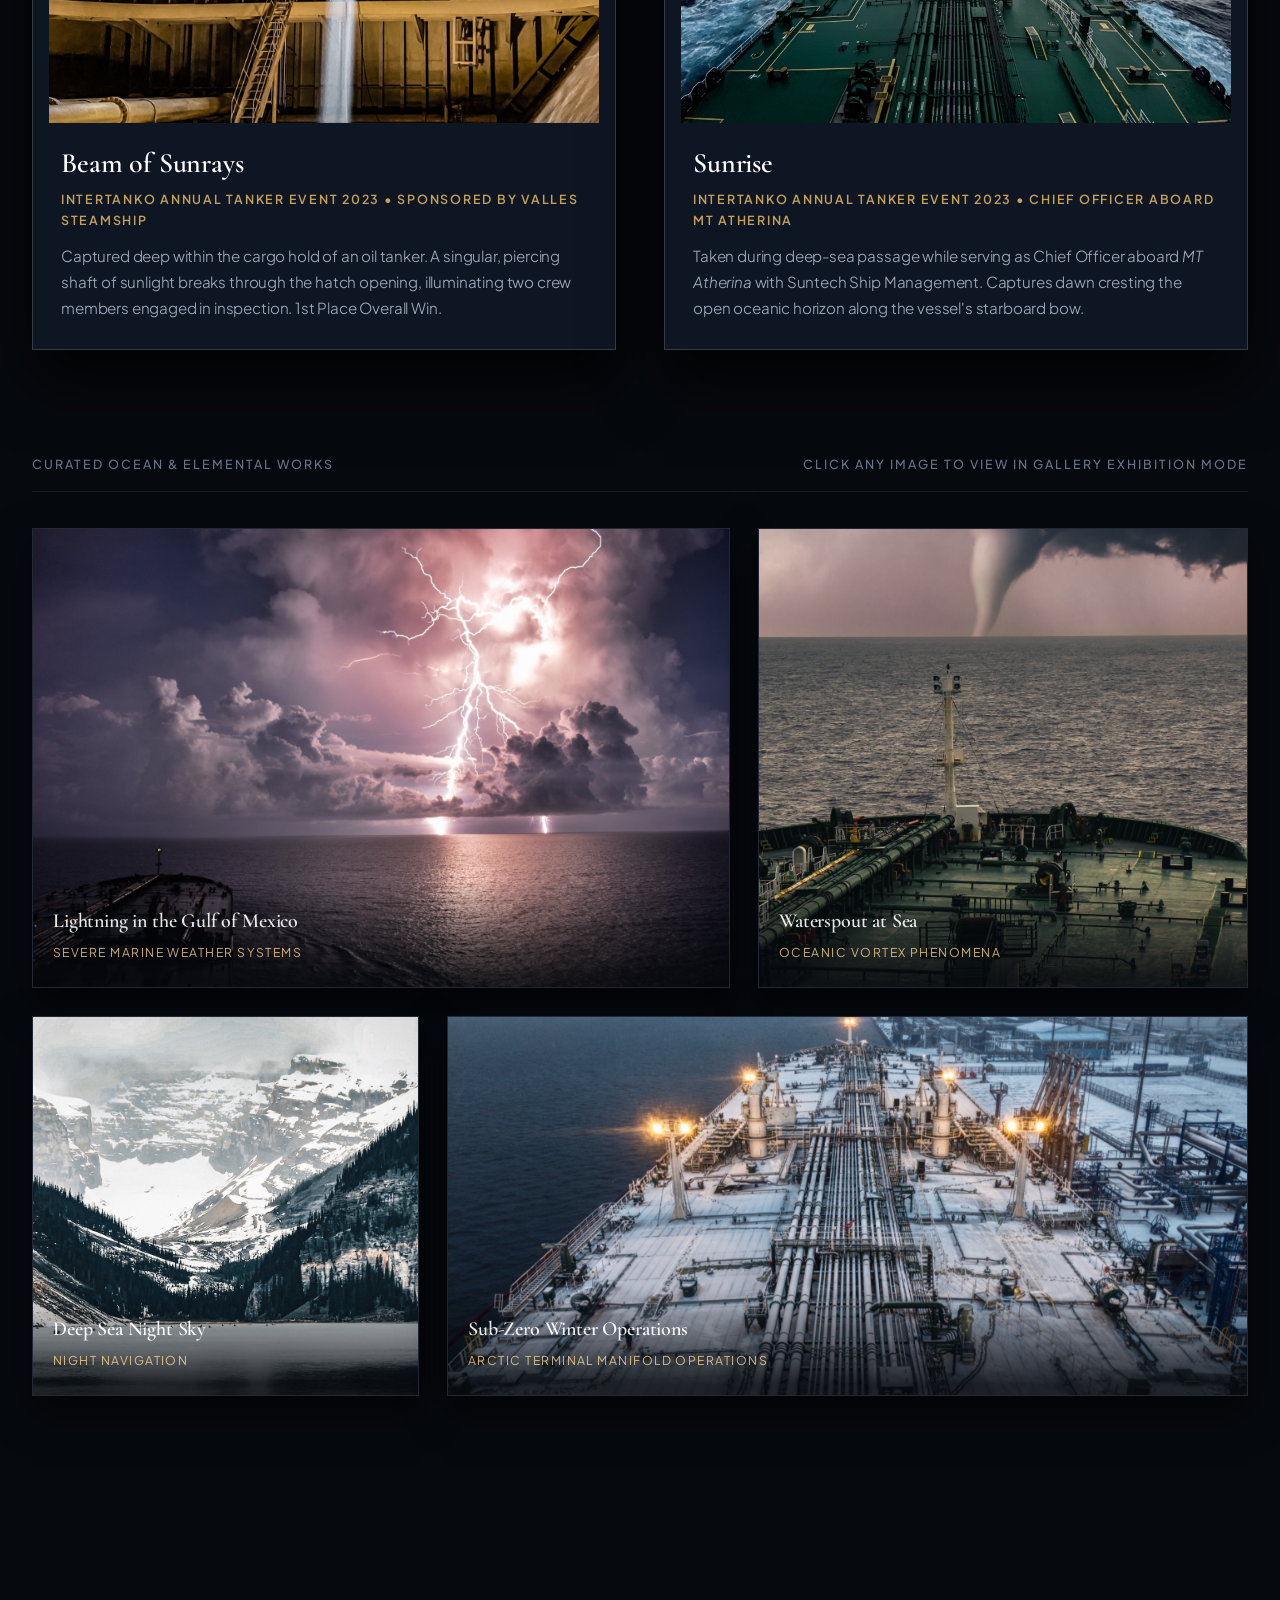
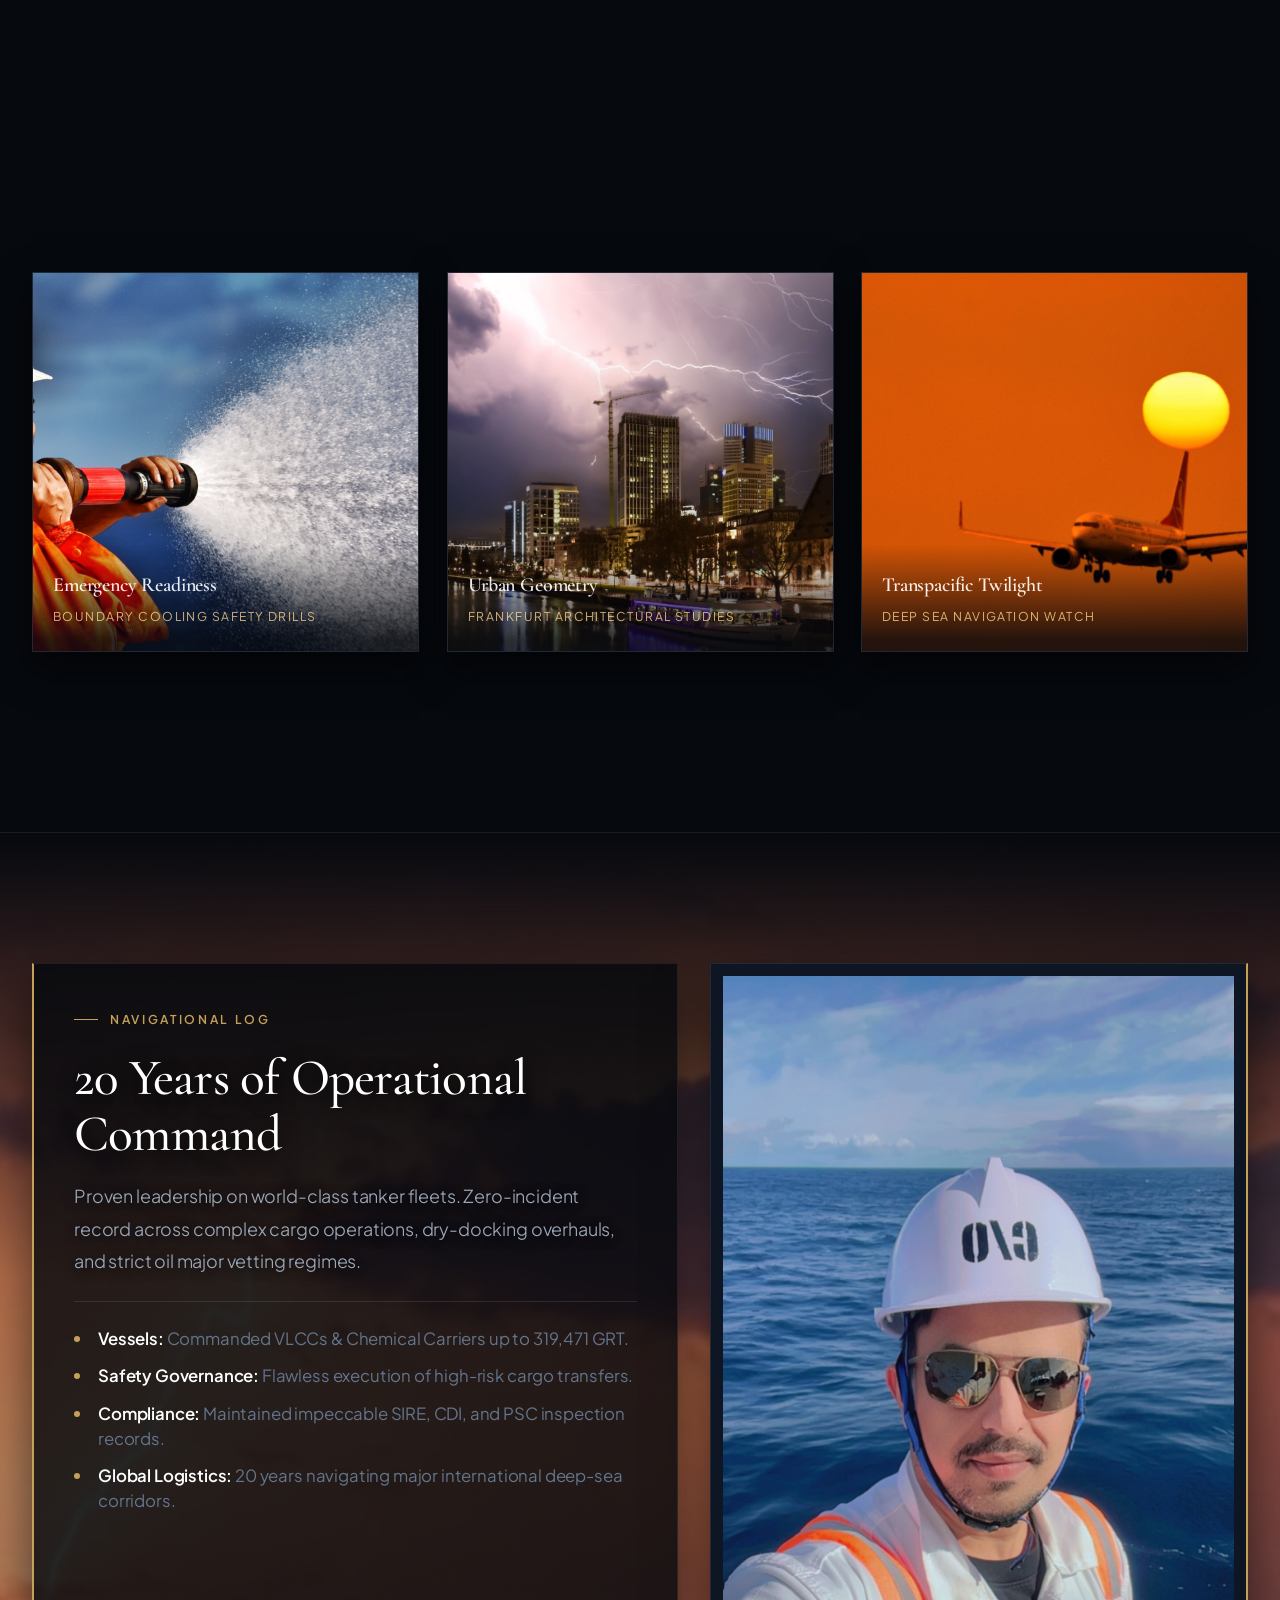
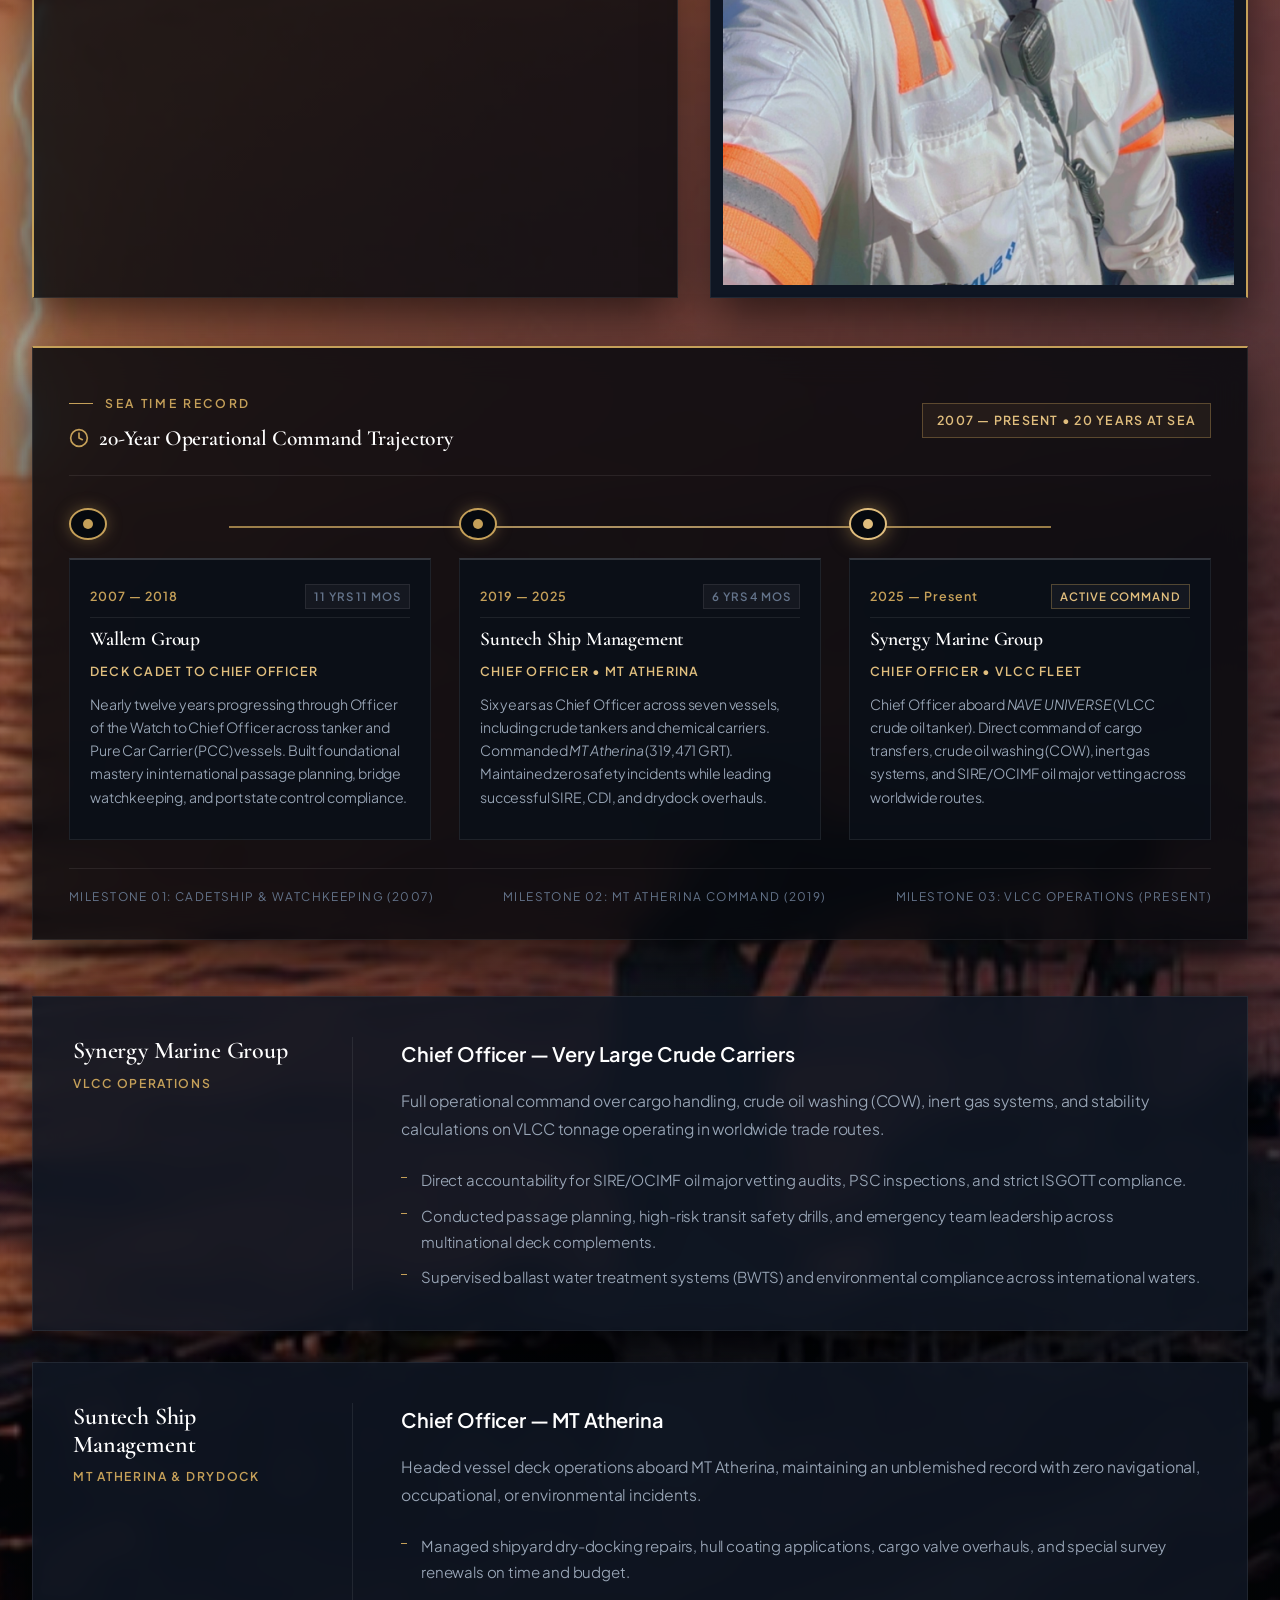
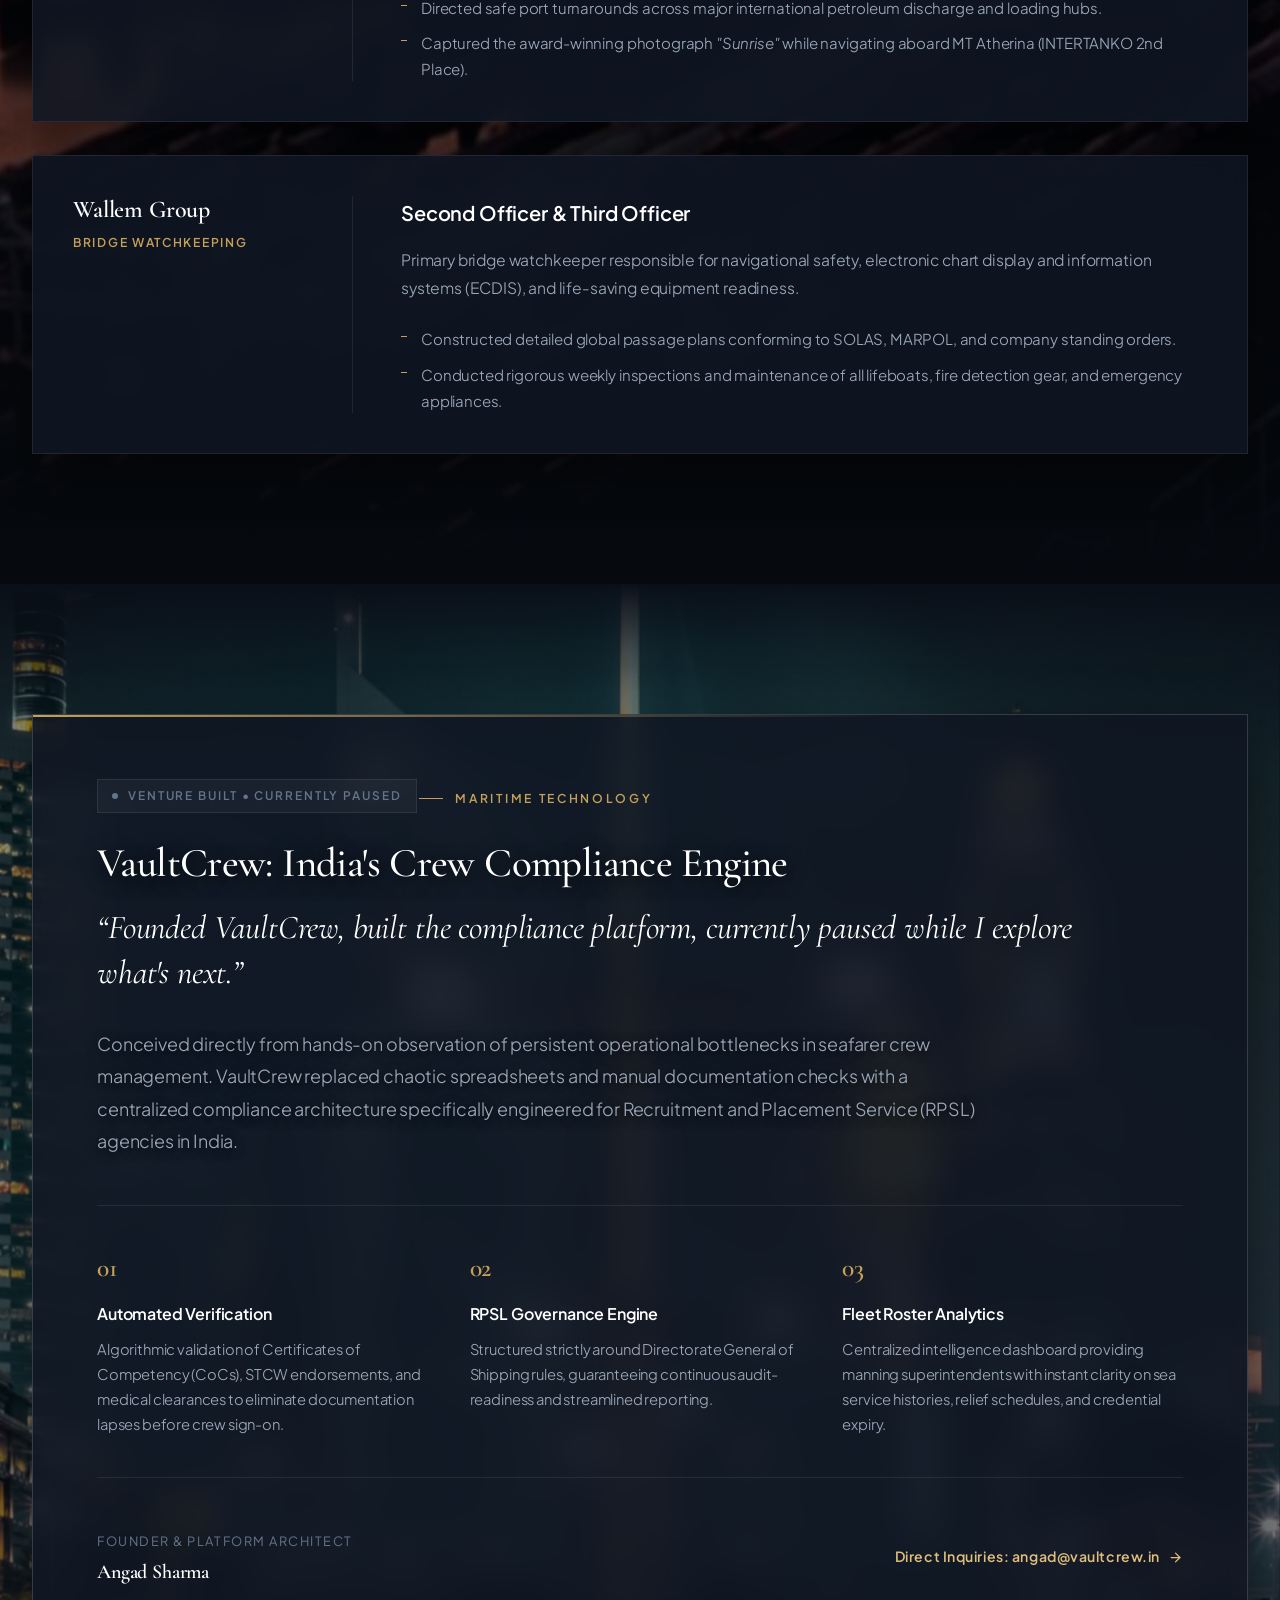
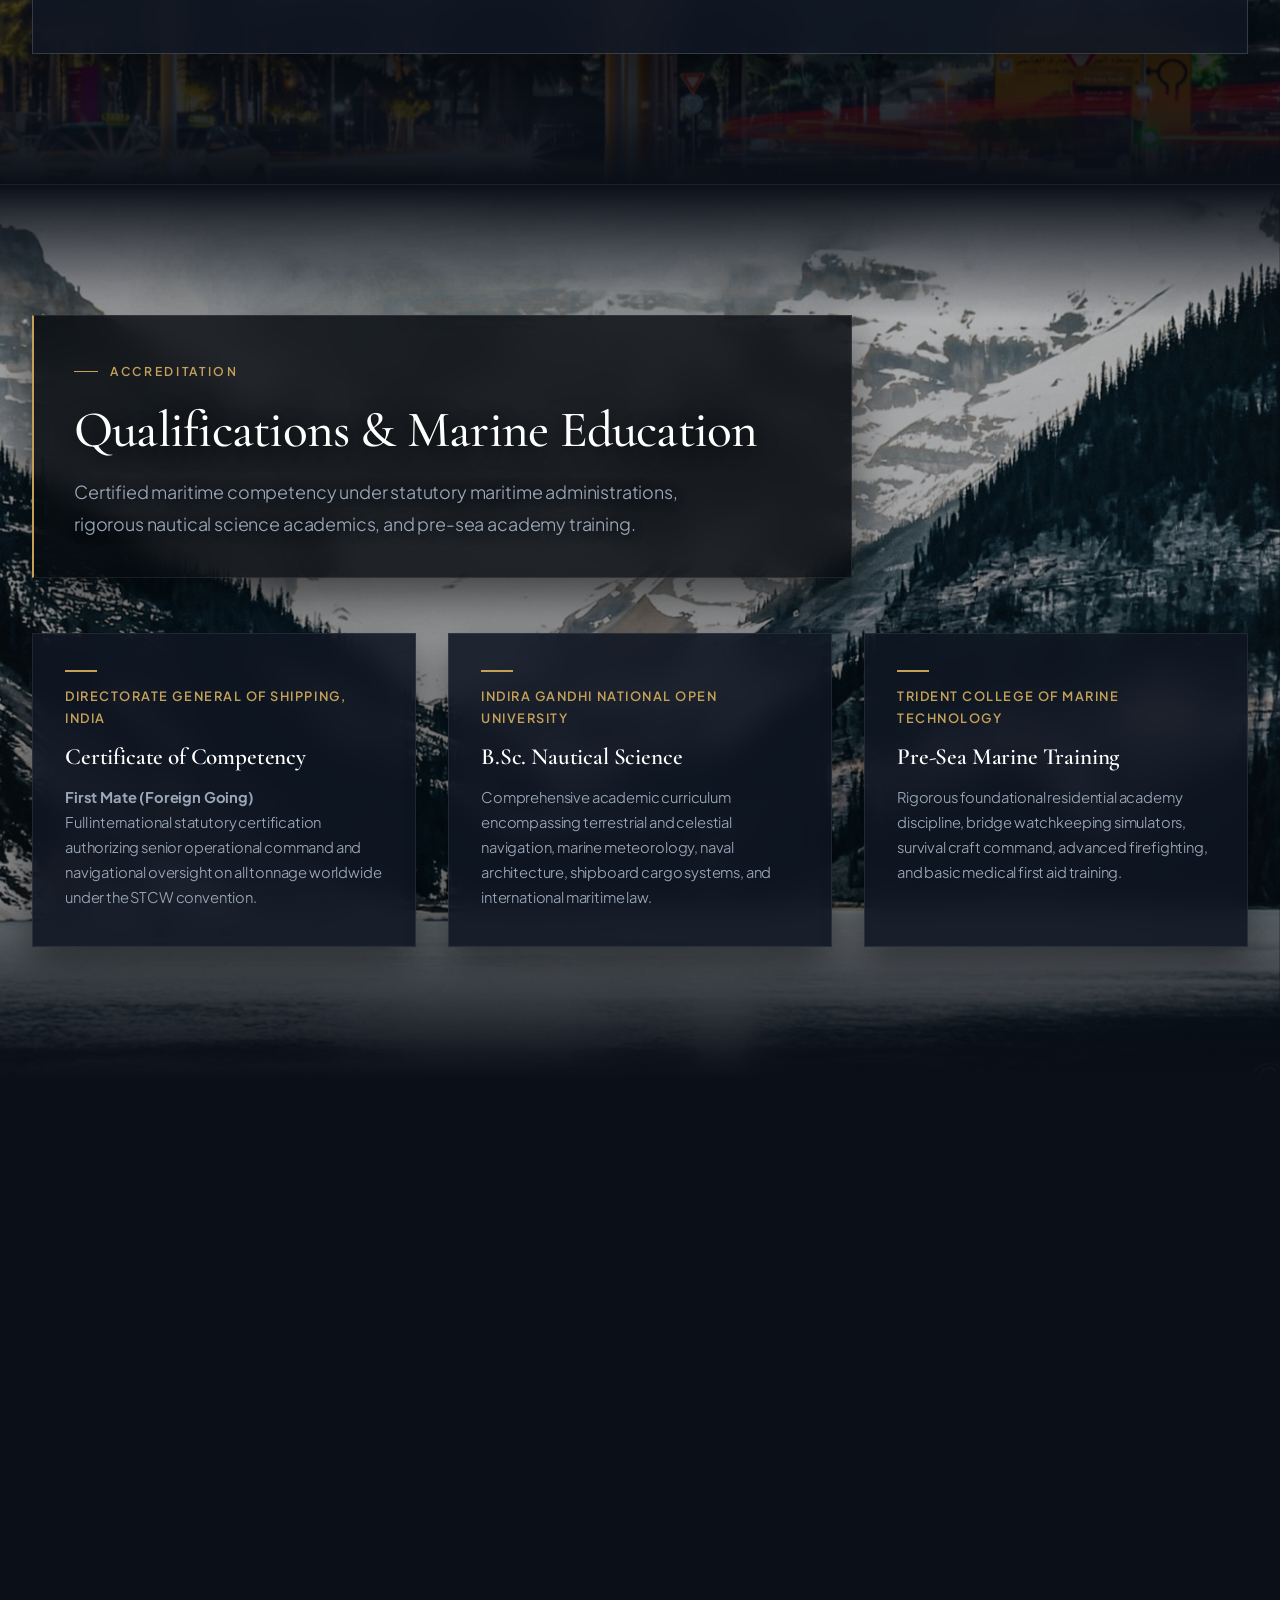
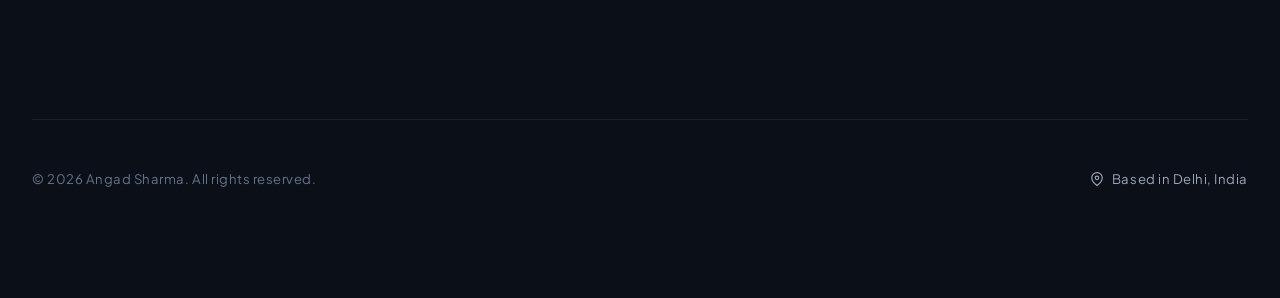
==== commit 5520bcfd: "Expand Navigational Log with career highlights list" ====
--- a/index.html
+++ b/index.html
@@ -931,6 +931,39 @@
       border-right: 2px solid var(--brass);
     }
     
+    .career-highlights {
+      list-style: none;
+      padding: 0;
+      margin: 24px 0 0 0;
+      border-top: 1px solid rgba(255, 255, 255, 0.1);
+      padding-top: 24px;
+    }
+    
+    .career-highlights li {
+      position: relative;
+      padding-left: 24px;
+      margin-bottom: 12px;
+      color: var(--text-muted);
+      font-size: 1.05rem;
+      line-height: 1.5;
+    }
+    
+    .career-highlights li::before {
+      content: "";
+      position: absolute;
+      left: 0;
+      top: 10px;
+      width: 6px;
+      height: 6px;
+      background: var(--brass);
+      border-radius: 50%;
+    }
+    
+    .career-highlights li strong {
+      color: var(--text-pure);
+      font-weight: 600;
+    }
+
     .career-action-img {
       width: 100%;
       height: 100%;
@@ -2125,6 +2158,12 @@
             <p class="lead-paragraph">
               Proven leadership on world-class tanker fleets. Zero-incident record across complex cargo operations, dry-docking overhauls, and strict oil major vetting regimes.
             </p>
+            <ul class="career-highlights">
+              <li><strong>Vessels:</strong> Commanded VLCCs & Chemical Carriers up to 319,471 GRT.</li>
+              <li><strong>Safety Governance:</strong> Flawless execution of high-risk cargo transfers.</li>
+              <li><strong>Compliance:</strong> Maintained impeccable SIRE, CDI, and PSC inspection records.</li>
+              <li><strong>Global Logistics:</strong> 20 years navigating major international deep-sea corridors.</li>
+            </ul>
           </div>
           <div class="career-action-shot">
             <img src="photos/IMG_2642.JPG" alt="Chief Officer in safety gear on deck at sea" class="career-action-img" loading="lazy">
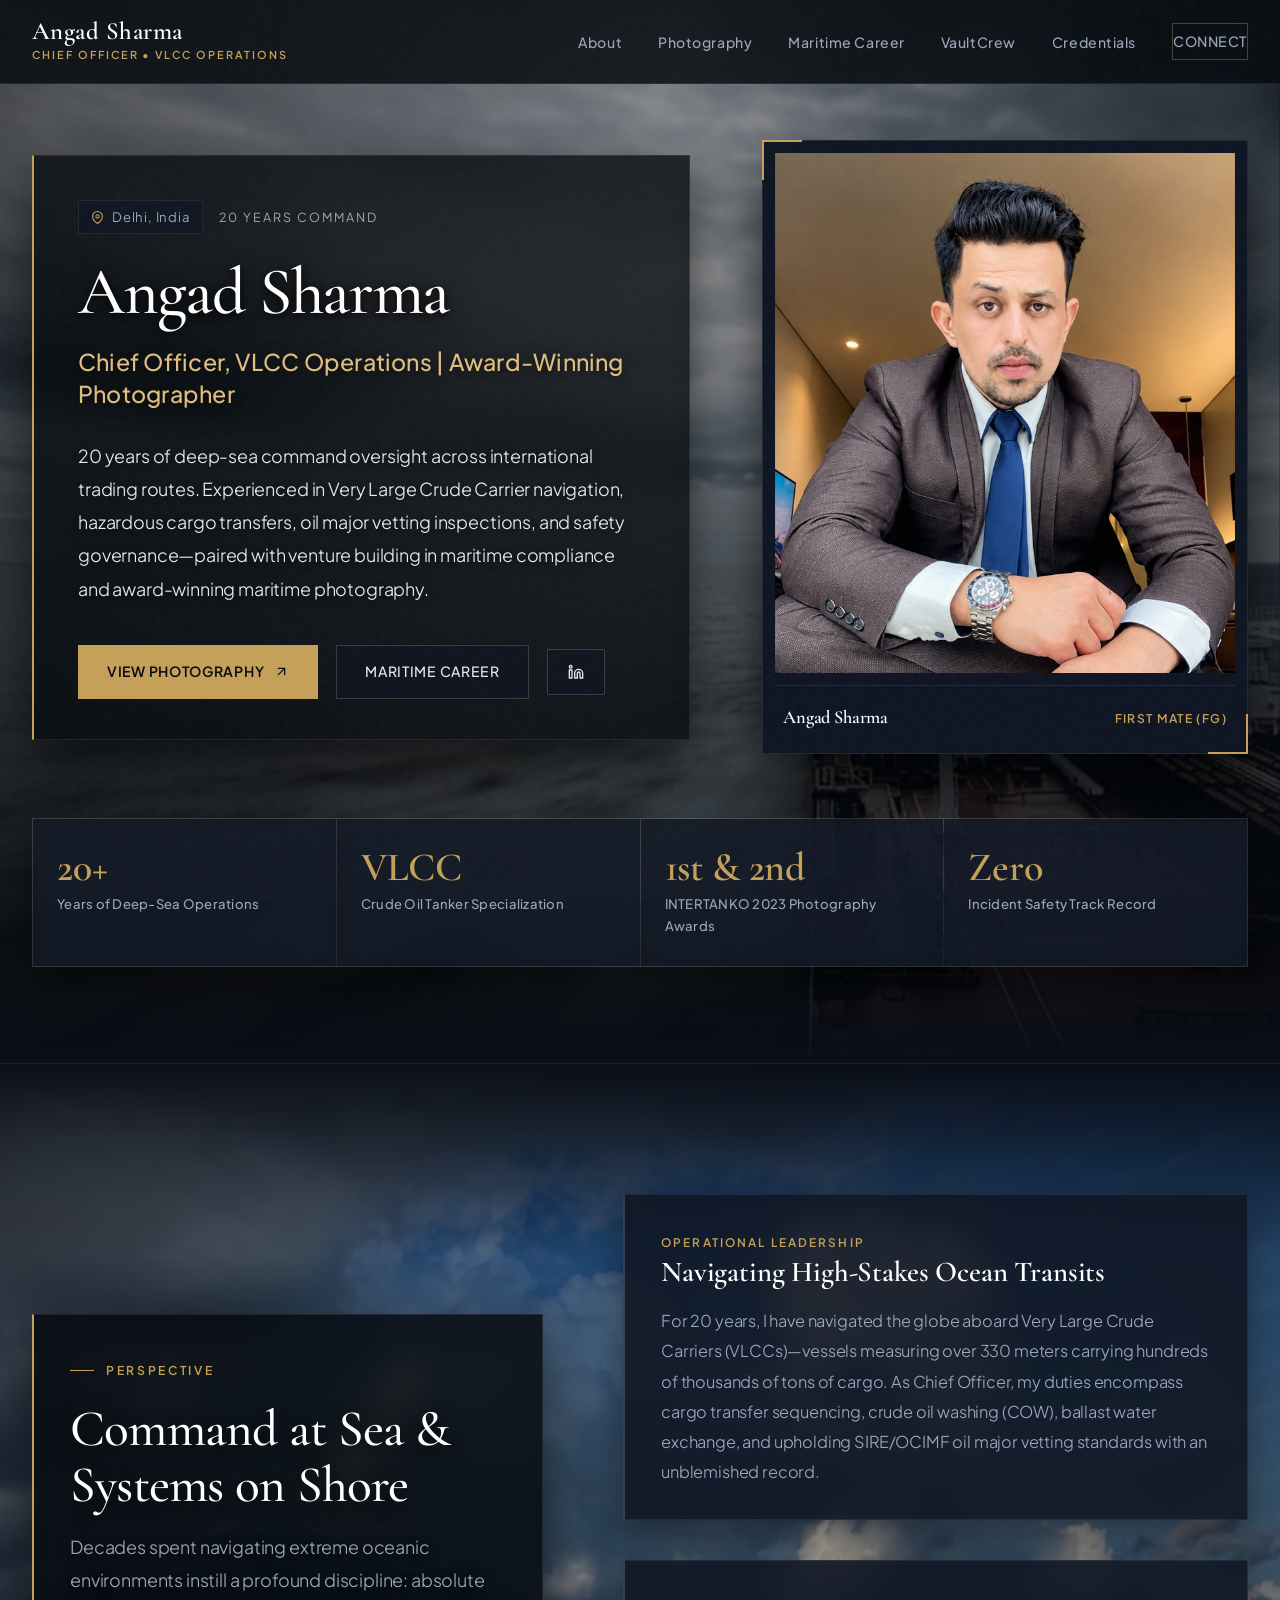
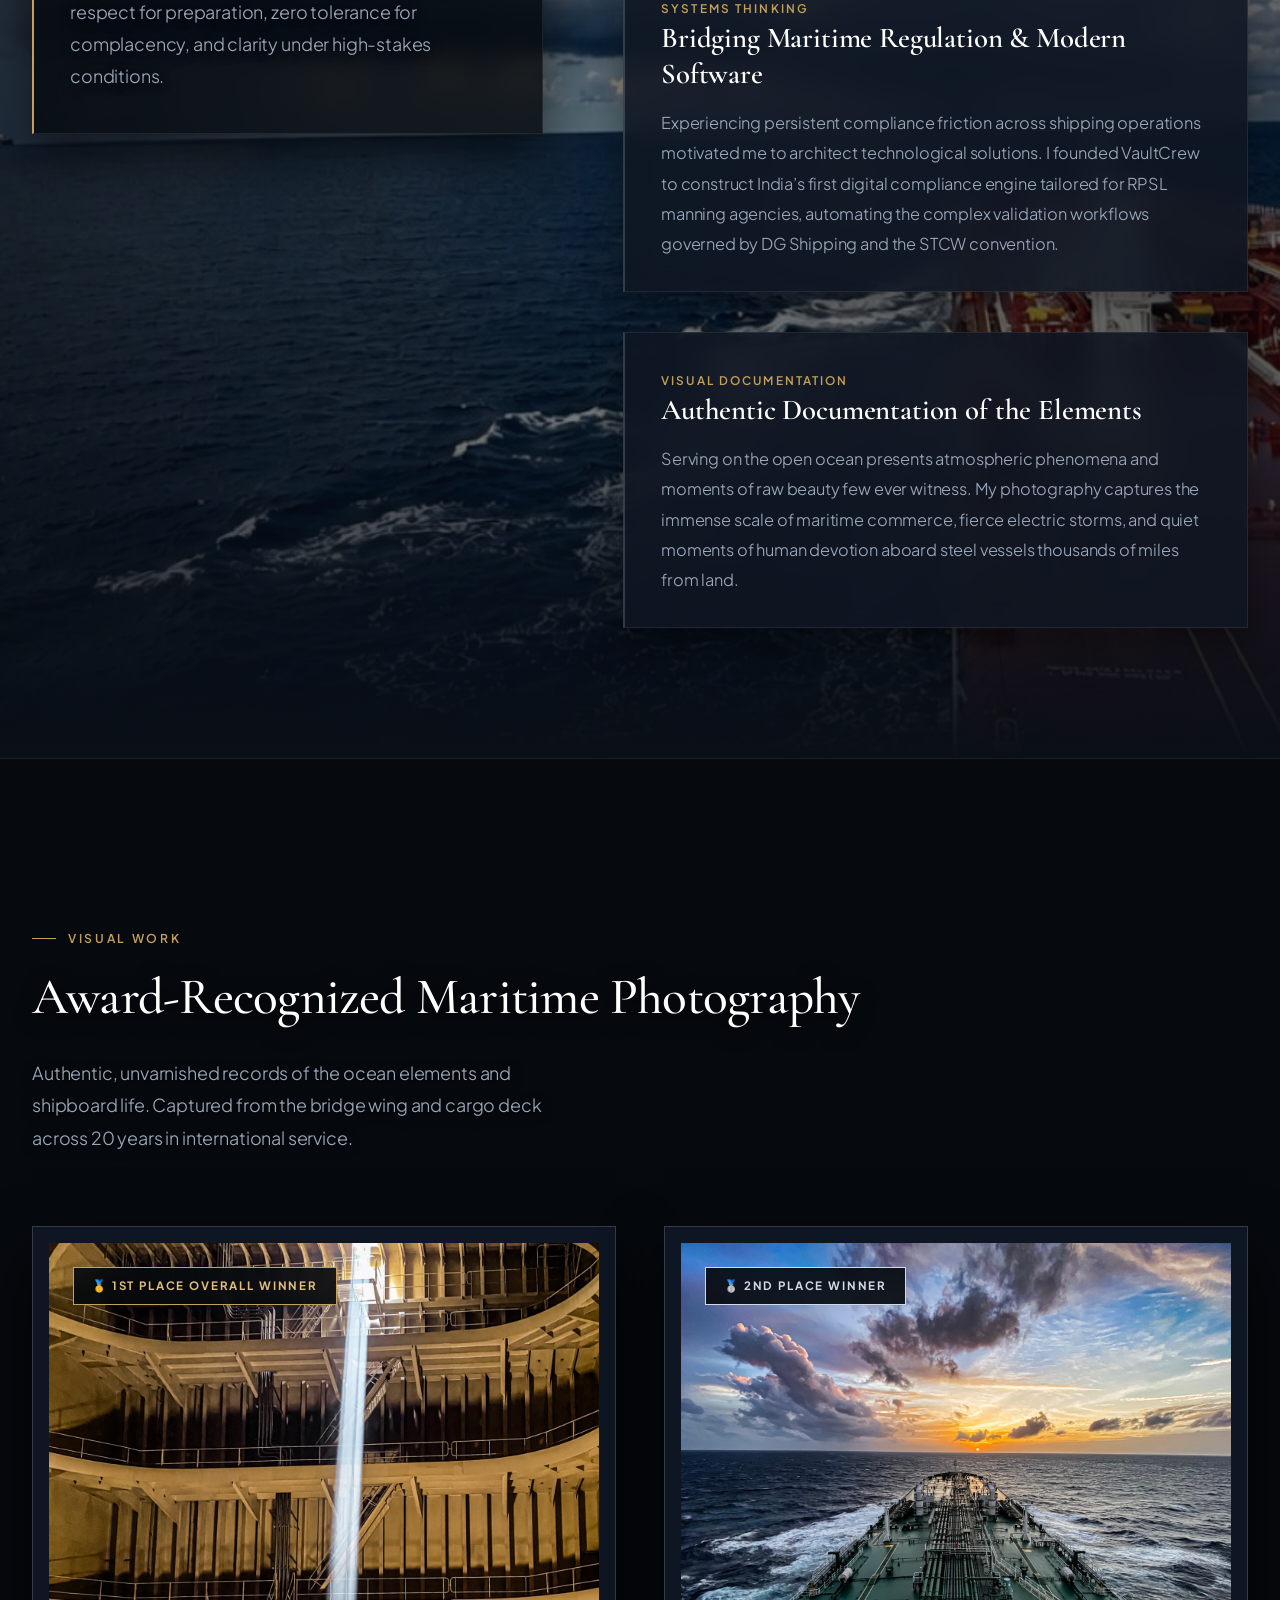
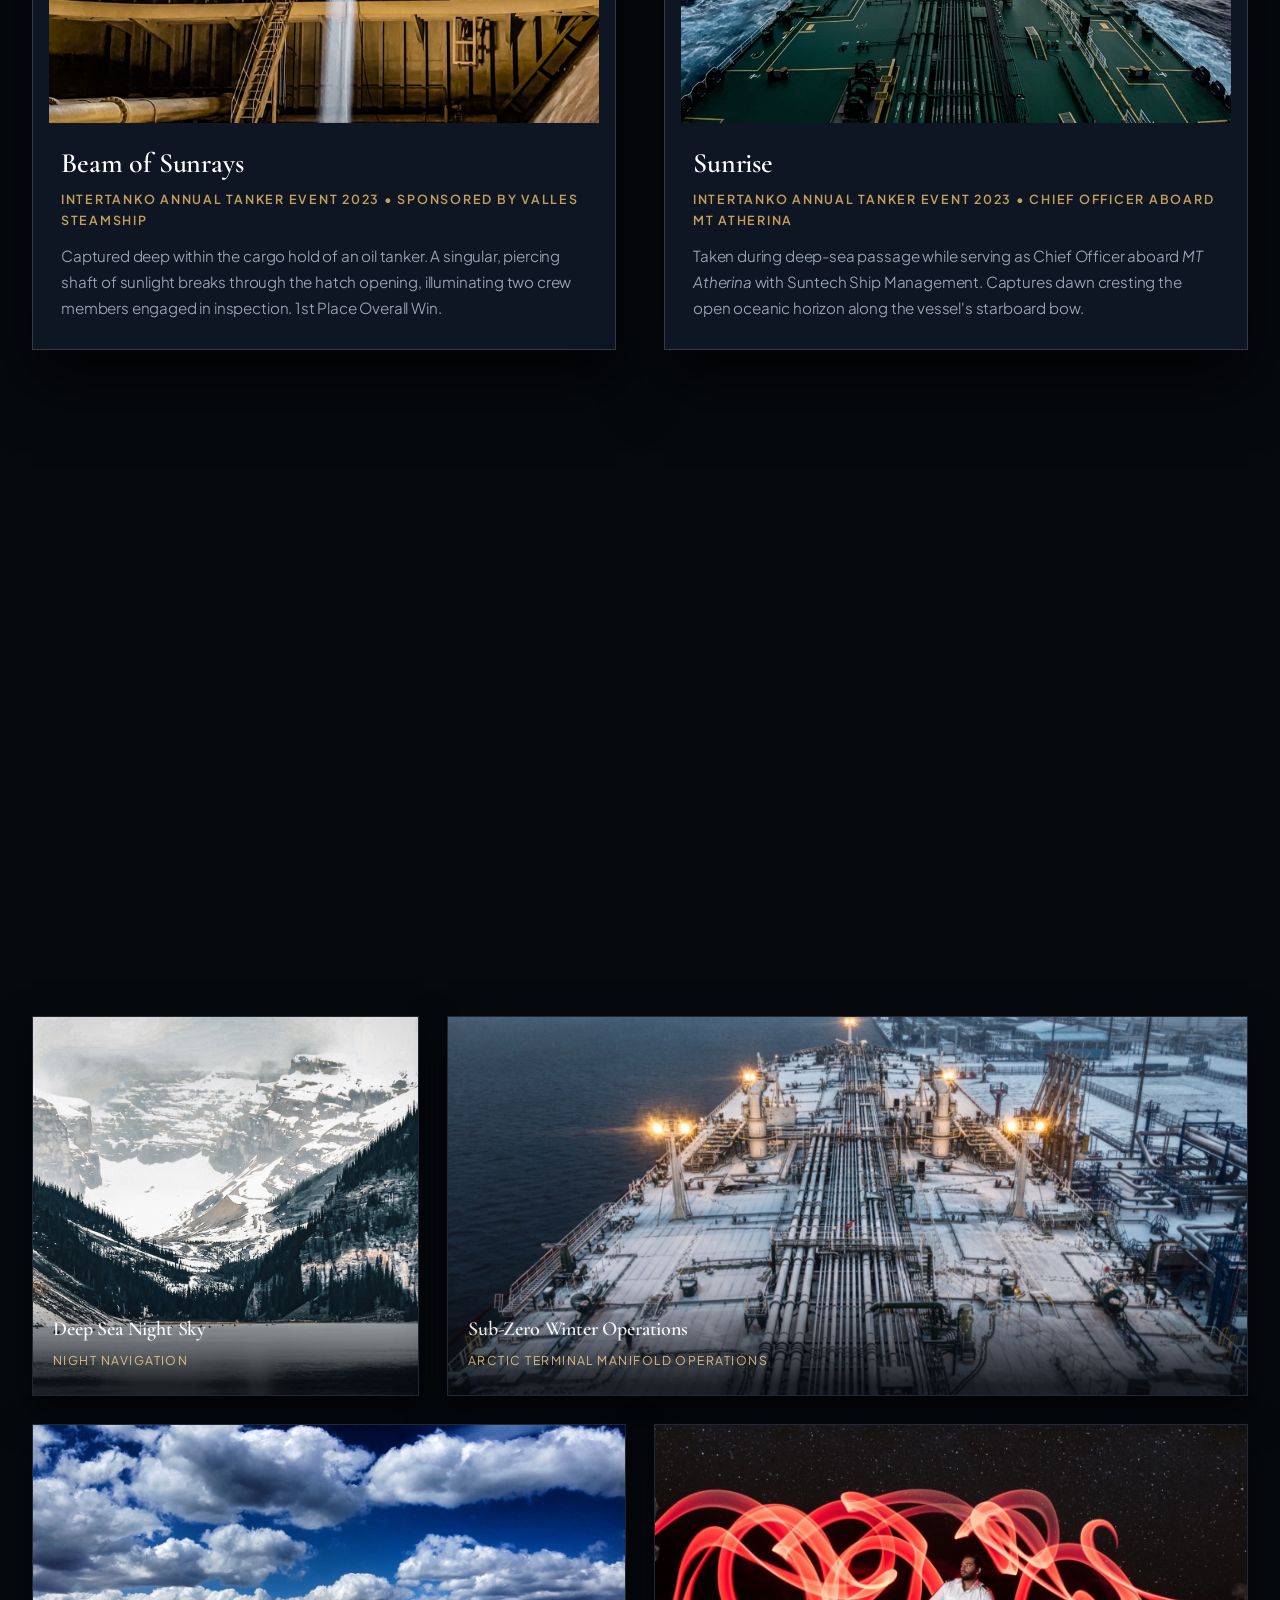
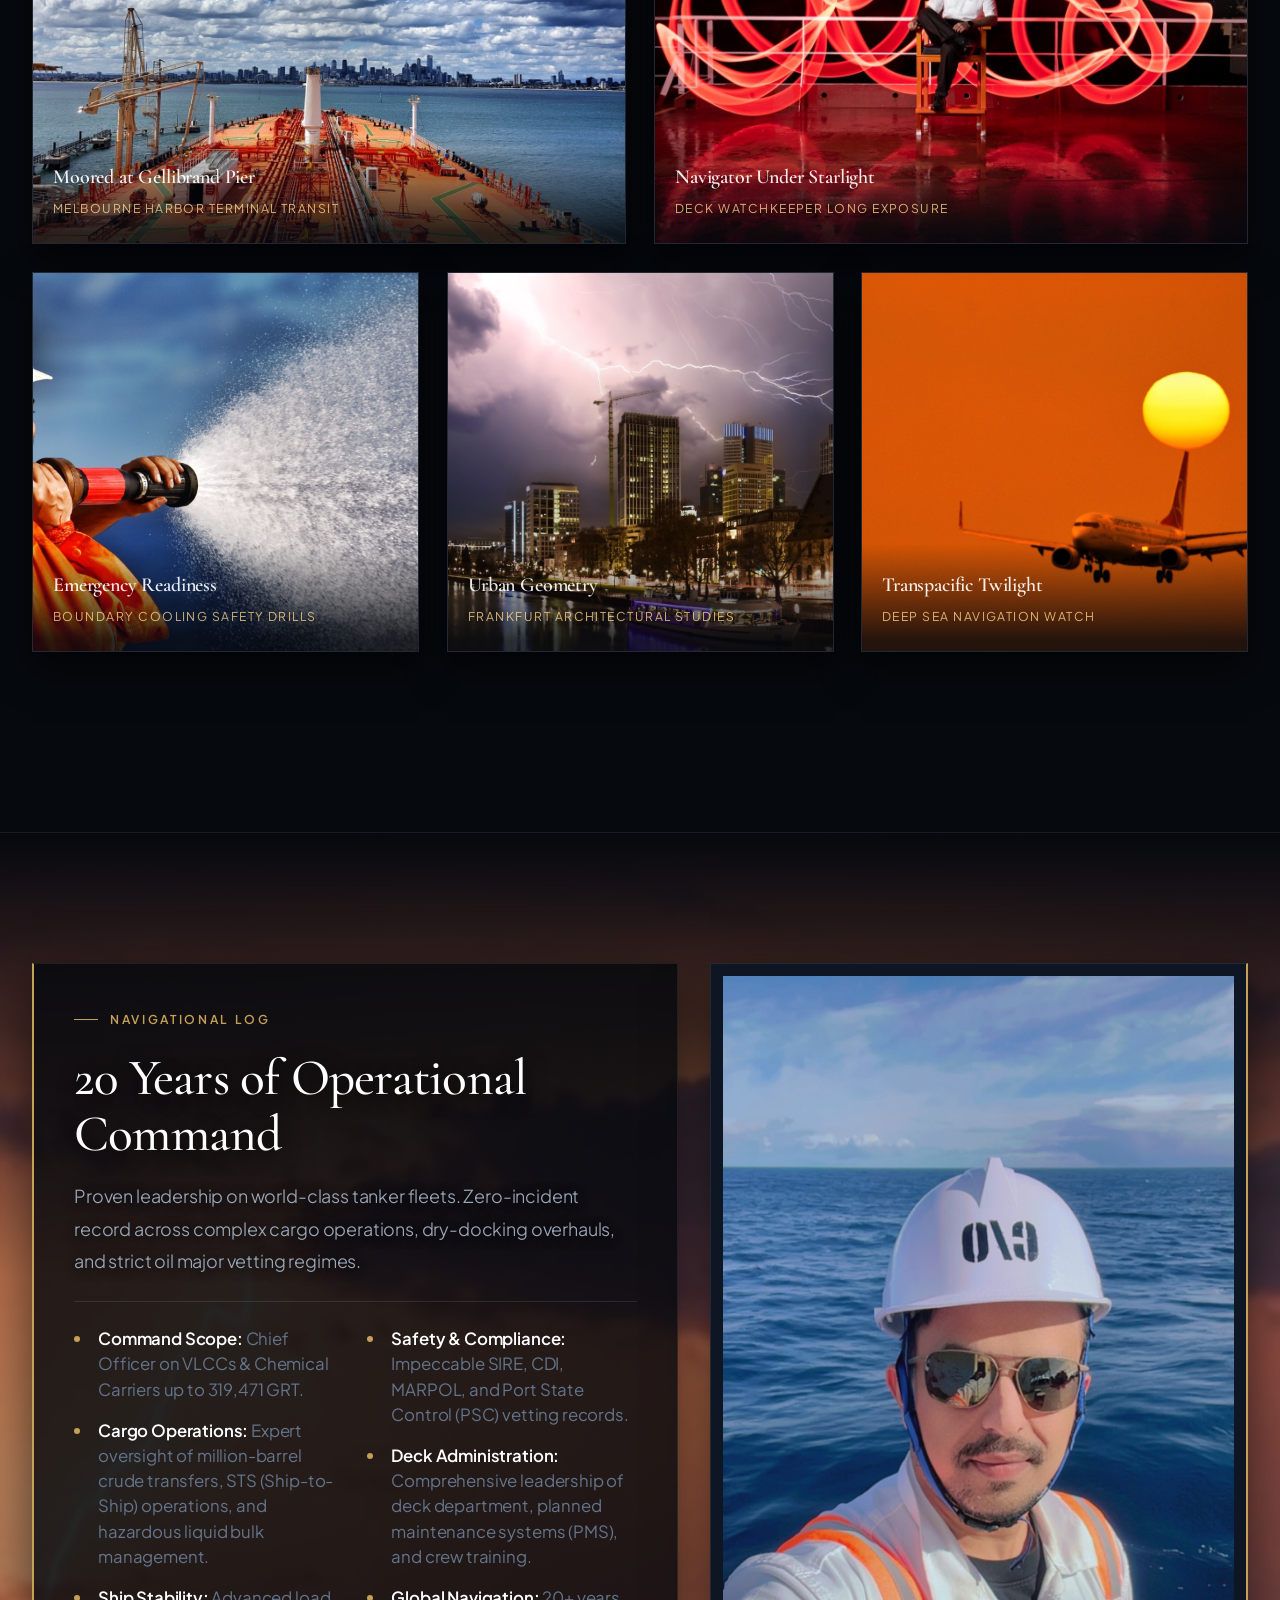
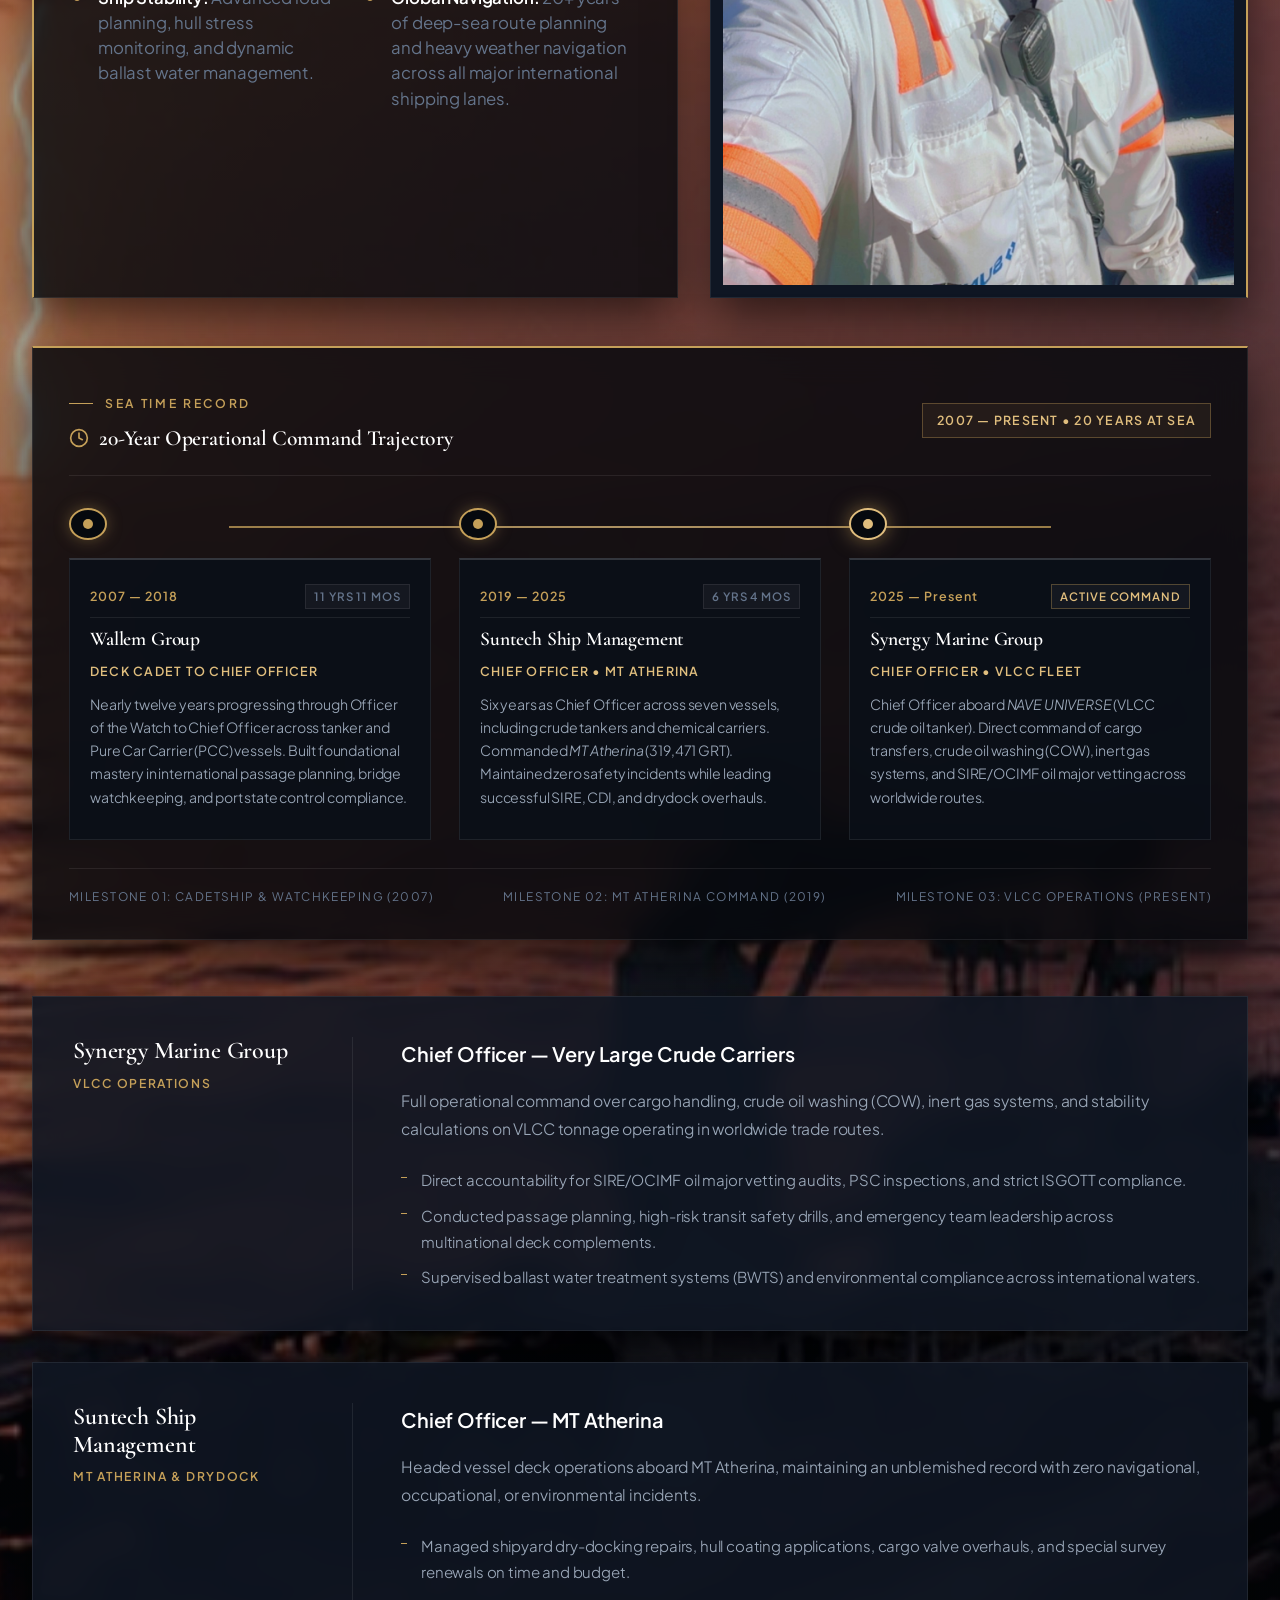
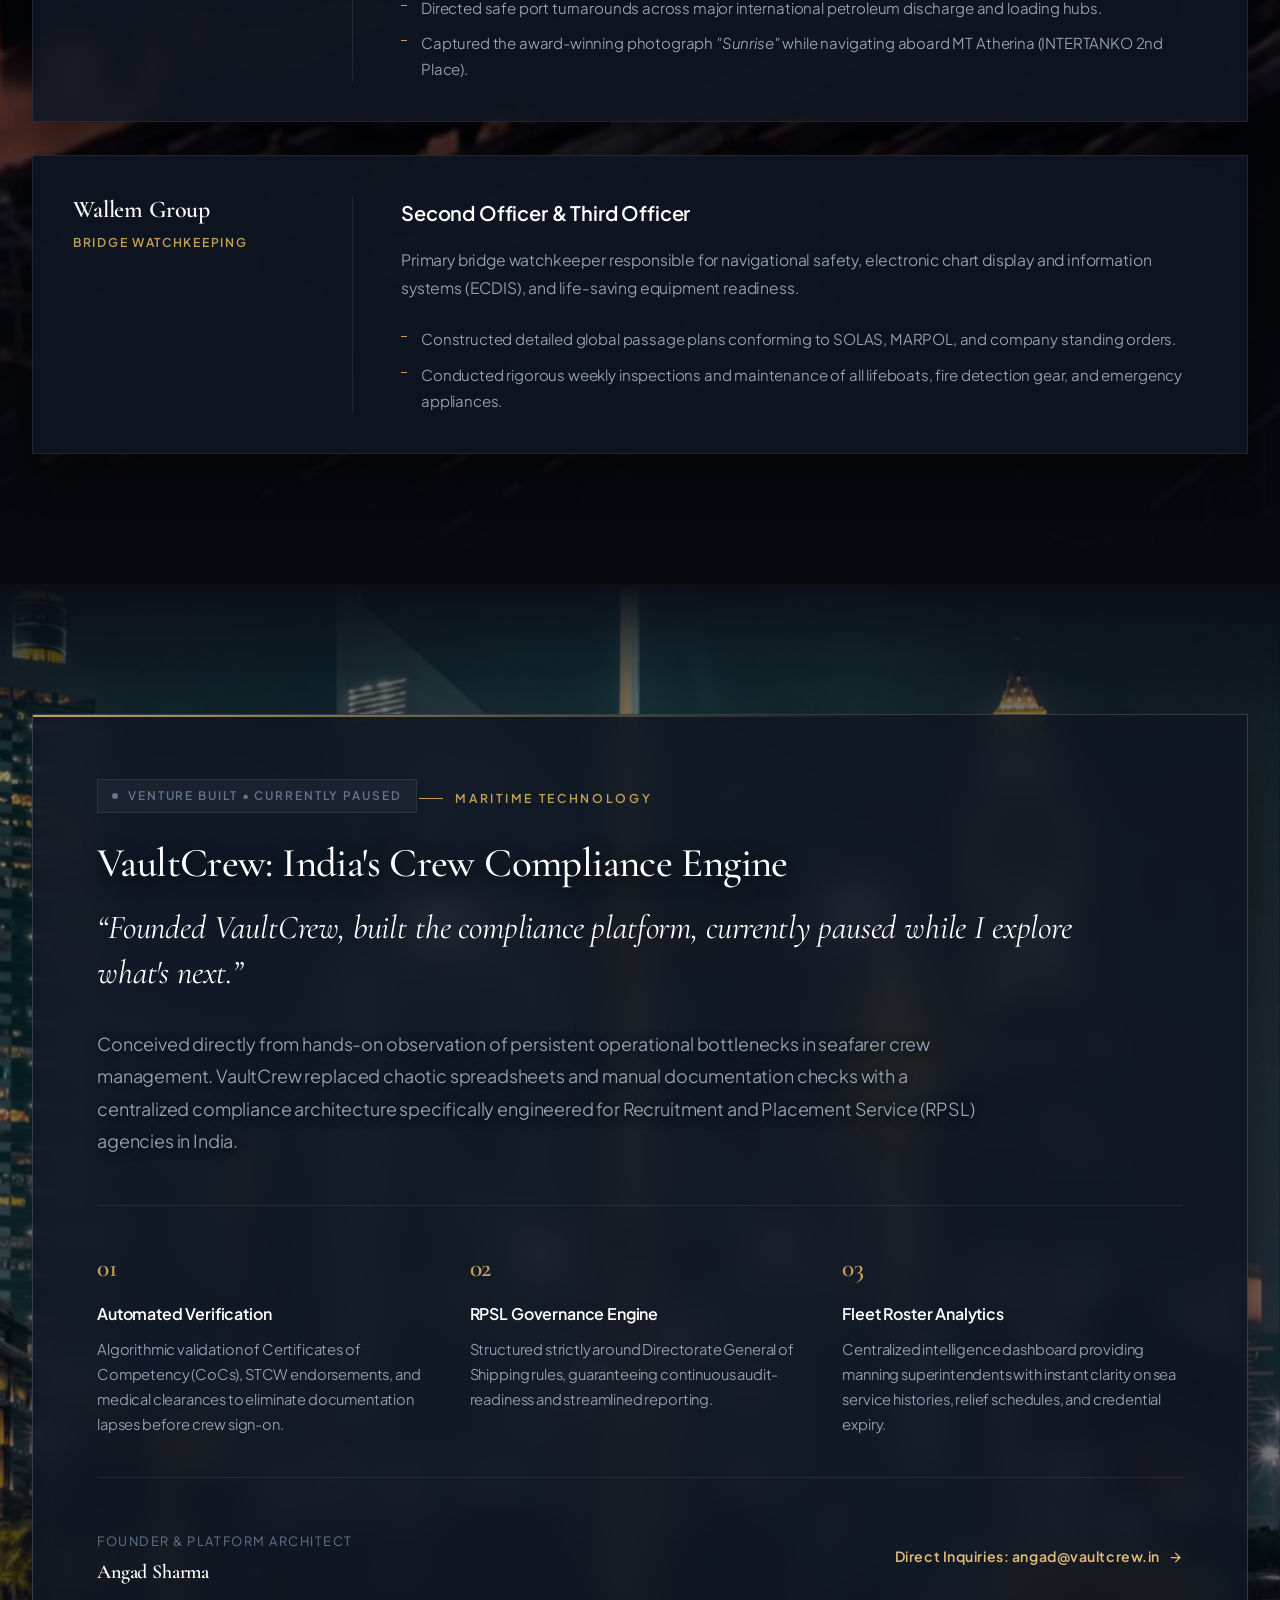
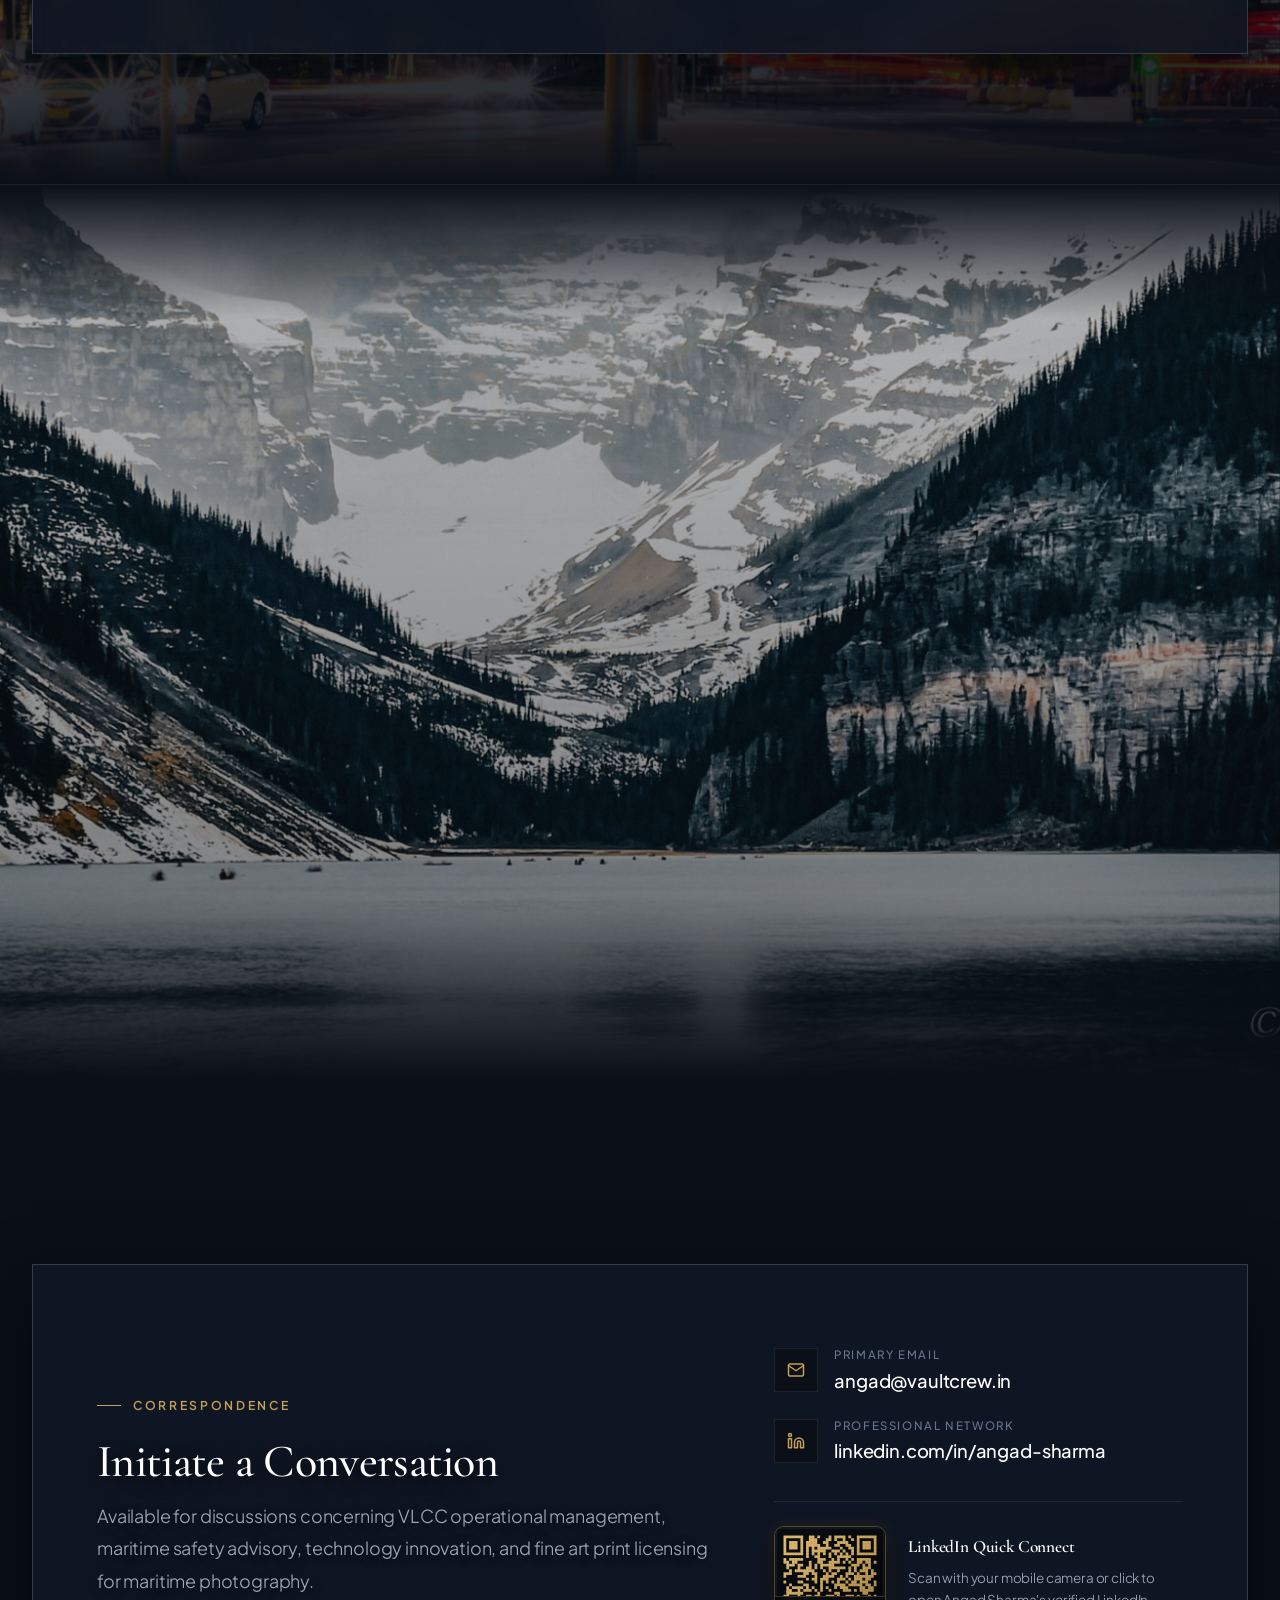
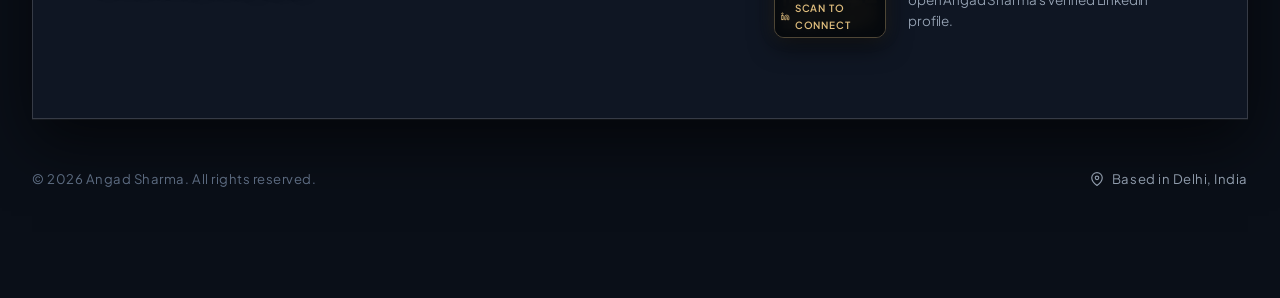
==== commit 5368ea56: "Fill out Navigational Log with detailed Chief Officer competencies" ====
--- a/index.html
+++ b/index.html
@@ -2158,12 +2158,18 @@
             <p class="lead-paragraph">
               Proven leadership on world-class tanker fleets. Zero-incident record across complex cargo operations, dry-docking overhauls, and strict oil major vetting regimes.
             </p>
-            <ul class="career-highlights">
-              <li><strong>Vessels:</strong> Commanded VLCCs & Chemical Carriers up to 319,471 GRT.</li>
-              <li><strong>Safety Governance:</strong> Flawless execution of high-risk cargo transfers.</li>
-              <li><strong>Compliance:</strong> Maintained impeccable SIRE, CDI, and PSC inspection records.</li>
-              <li><strong>Global Logistics:</strong> 20 years navigating major international deep-sea corridors.</li>
-            </ul>
+            <div class="career-metrics-grid" style="display: grid; grid-template-columns: 1fr 1fr; gap: 24px; margin-top: 24px; padding-top: 24px; border-top: 1px solid rgba(255, 255, 255, 0.1);">
+              <ul class="career-highlights" style="margin-top: 0; padding-top: 0; border-top: none;">
+                <li style="margin-bottom: 16px;"><strong>Command Scope:</strong> Chief Officer on VLCCs & Chemical Carriers up to 319,471 GRT.</li>
+                <li style="margin-bottom: 16px;"><strong>Cargo Operations:</strong> Expert oversight of million-barrel crude transfers, STS (Ship-to-Ship) operations, and hazardous liquid bulk management.</li>
+                <li style="margin-bottom: 16px;"><strong>Ship Stability:</strong> Advanced load planning, hull stress monitoring, and dynamic ballast water management.</li>
+              </ul>
+              <ul class="career-highlights" style="margin-top: 0; padding-top: 0; border-top: none;">
+                <li style="margin-bottom: 16px;"><strong>Safety & Compliance:</strong> Impeccable SIRE, CDI, MARPOL, and Port State Control (PSC) vetting records.</li>
+                <li style="margin-bottom: 16px;"><strong>Deck Administration:</strong> Comprehensive leadership of deck department, planned maintenance systems (PMS), and crew training.</li>
+                <li style="margin-bottom: 16px;"><strong>Global Navigation:</strong> 20+ years of deep-sea route planning and heavy weather navigation across all major international shipping lanes.</li>
+              </ul>
+            </div>
           </div>
           <div class="career-action-shot">
             <img src="photos/IMG_2642.JPG" alt="Chief Officer in safety gear on deck at sea" class="career-action-img" loading="lazy">
